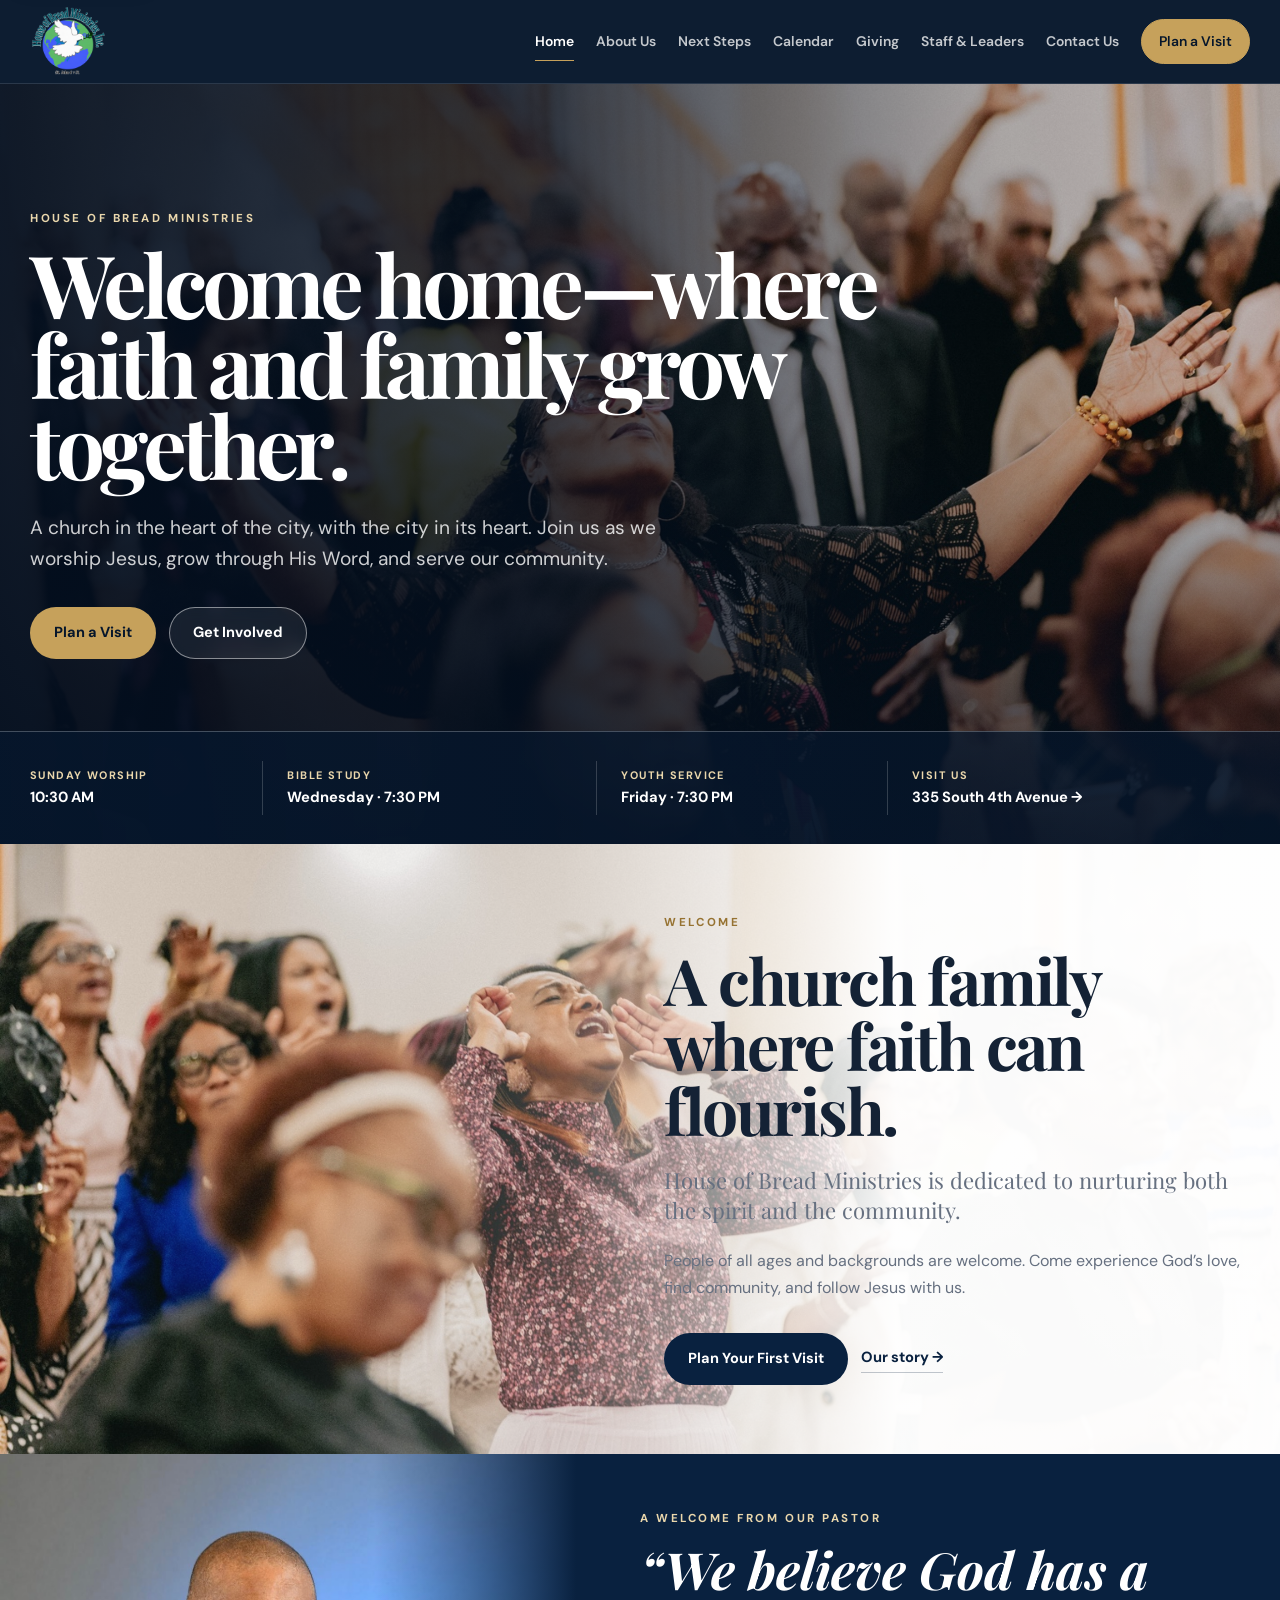
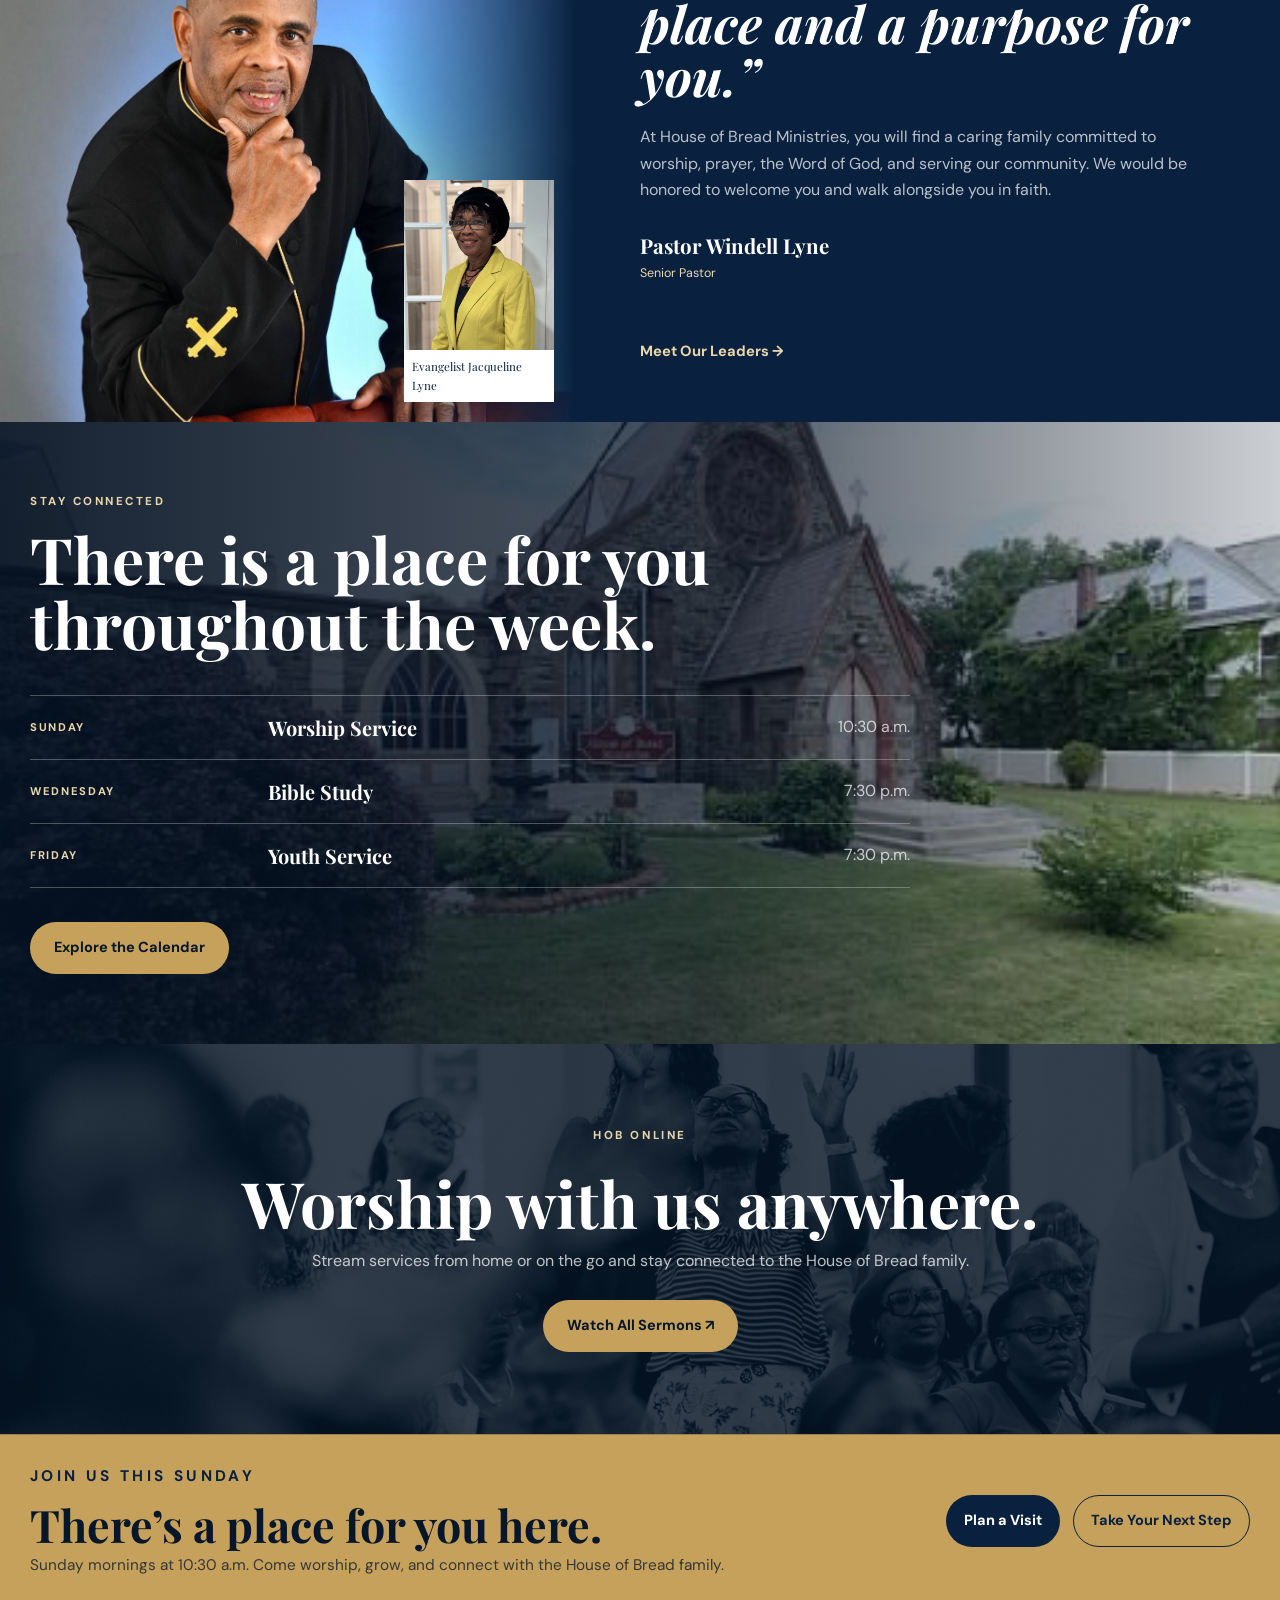
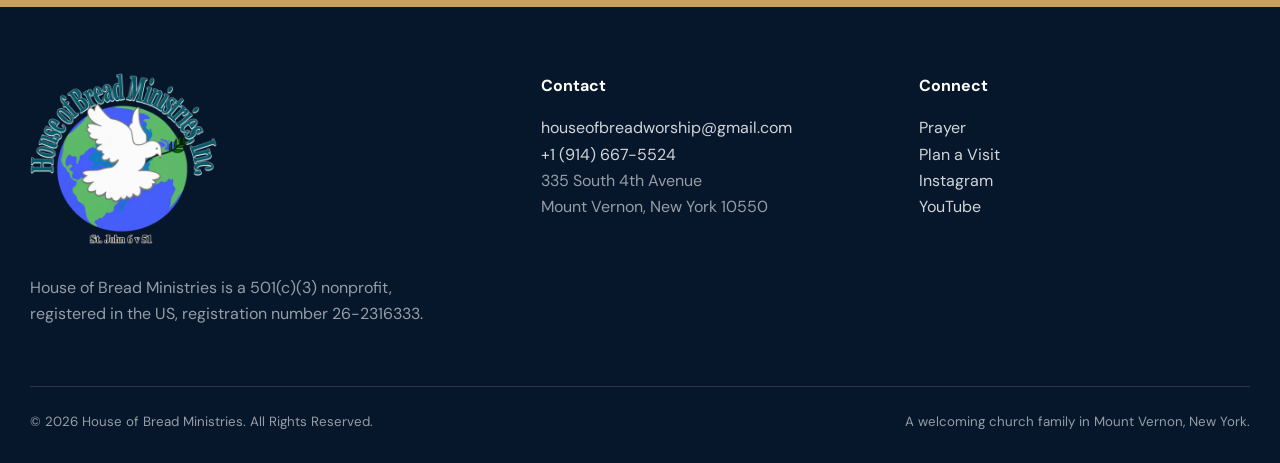
==== index.html @ a7f08b02 "Rebuild homepage with photo-led flowing layout" ====
<!doctype html>
<html lang="en">
<head>
  <meta charset="utf-8">
  <meta name="viewport" content="width=device-width,initial-scale=1">
  <meta name="description" content="House of Bread Ministries in Mount Vernon, New York. Worship, grow in faith, and serve together.">
  <meta name="theme-color" content="#09213f">
  <title>House of Bread Ministries | Welcome Home</title>
  <link rel="stylesheet" href="assets/css/styles.css?v=photo-flow-9">
</head>
<body data-page="home">
<div id="siteHeader"></div>
<main id="main">
  <section class="home-hero photo-flow-hero">
    <img class="home-hero-photo" src="assets/images/worship-hero.jpeg" alt="The House of Bread Ministries church family worshiping together">
    <div class="home-hero-shade"></div>
    <div class="container home-hero-layout">
      <div class="home-hero-copy">
        <p class="eyebrow eyebrow-light">House of Bread Ministries</p>
        <h1>Welcome home—where faith and family grow together.</h1>
        <p class="hero-lede">A church in the heart of the city, with the city in its heart. Join us as we worship Jesus, grow through His Word, and serve our community.</p>
        <div class="actions"><a class="btn btn-gold js-action" data-action="planVisit" href="#">Plan a Visit</a><a class="btn btn-glass" href="next-steps.html">Get Involved</a></div>
      </div>
    </div>
    <div class="hero-service-line">
      <div class="container hero-service-line-inner">
        <div><span>Sunday Worship</span><strong>10:30 AM</strong></div>
        <div><span>Bible Study</span><strong>Wednesday · 7:30 PM</strong></div>
        <div><span>Youth Service</span><strong>Friday · 7:30 PM</strong></div>
        <a href="contact-us.html"><span>Visit us</span><strong>335 South 4th Avenue →</strong></a>
      </div>
    </div>
  </section>

  <section class="welcome-photo-flow">
    <img src="assets/images/worship-community.jpeg" alt="House of Bread Ministries worshiping together">
    <div class="welcome-photo-gradient"></div>
    <div class="container welcome-flow-inner">
      <div class="welcome-flow-copy">
        <p class="eyebrow">Welcome</p>
        <h2>A church family where faith can flourish.</h2>
        <p class="welcome-flow-lead">House of Bread Ministries is dedicated to nurturing both the spirit and the community.</p>
        <p>People of all ages and backgrounds are welcome. Come experience God’s love, find community, and follow Jesus with us.</p>
        <div class="actions"><a class="btn btn-navy js-action" data-action="planVisit" href="#">Plan Your First Visit</a><a class="text-link" href="about-us.html">Our story →</a></div>
      </div>
    </div>
  </section>

  <section class="pastor-photo-flow">
    <div class="pastor-flow-photo">
      <img src="assets/images/pastor-windell.jpeg" alt="Pastor Windell Lyne">
      <div class="pastor-flow-secondary"><img src="assets/images/evangelist-jacqueline.jpeg" alt="Evangelist Jacqueline Lyne"><span>Evangelist Jacqueline Lyne</span></div>
    </div>
    <div class="pastor-flow-copy">
      <div>
        <p class="eyebrow eyebrow-light">A welcome from our pastor</p>
        <h2>“We believe God has a place and a purpose for you.”</h2>
        <p>At House of Bread Ministries, you will find a caring family committed to worship, prayer, the Word of God, and serving our community. We would be honored to welcome you and walk alongside you in faith.</p>
        <div class="pastor-signature"><strong>Pastor Windell Lyne</strong><span>Senior Pastor</span></div>
        <a class="text-link light-link" href="staff-leaders.html">Meet Our Leaders →</a>
      </div>
    </div>
  </section>

  <section class="church-life-photo-flow">
    <img src="assets/images/church-building-wide.png" alt="House of Bread Ministries church building in Mount Vernon">
    <div class="church-life-shade"></div>
    <div class="container church-life-content">
      <div class="church-life-heading"><p class="eyebrow eyebrow-light">Stay connected</p><h2>There is a place for you throughout the week.</h2></div>
      <div class="church-life-times">
        <a href="calendar.html"><span>Sunday</span><strong>Worship Service</strong><em>10:30 a.m.</em></a>
        <a href="calendar.html"><span>Wednesday</span><strong>Bible Study</strong><em>7:30 p.m.</em></a>
        <a href="calendar.html"><span>Friday</span><strong>Youth Service</strong><em>7:30 p.m.</em></a>
      </div>
      <a class="btn btn-gold" href="calendar.html">Explore the Calendar</a>
    </div>
  </section>

  <section class="online-photo-flow">
    <img src="assets/images/worship-black-white.jpeg" alt="House of Bread Ministries congregation in worship">
    <div class="online-photo-shade"></div>
    <div class="container online-flow-copy">
      <p class="eyebrow eyebrow-light">HOB Online</p>
      <h2>Worship with us anywhere.</h2>
      <p>Stream services from home or on the go and stay connected to the House of Bread family.</p>
      <a class="btn btn-gold" data-bind-href="site.youtube" href="#" target="_blank" rel="noopener">Watch All Sermons ↗</a>
    </div>
  </section>
</main>
<div id="siteFooter"></div>
<script src="assets/js/site-data.js"></script>
<script src="assets/js/content-loader.js"></script>
<script src="assets/js/components.js?v=mobile-logo-4"></script>
</body>
</html>
---- assets/css/styles.css ----
@import url('https://fonts.googleapis.com/css2?family=DM+Sans:wght@400;500;600;700&family=Playfair+Display:ital,wght@0,600;0,700;1,600&display=swap');

:root {
  --navy: #09213f;
  --navy-deep: #06162b;
  --navy-soft: #173a61;
  --gold: #c6a15b;
  --gold-light: #ead7ac;
  --cream: #f8f4ec;
  --white: #ffffff;
  --ink: #142235;
  --muted: #667080;
  --green: #536d5a;
  --line: rgba(9,33,63,.12);
  --shadow: 0 26px 70px rgba(6,22,43,.13);
  --shadow-soft: 0 12px 35px rgba(6,22,43,.08);
  --radius: 20px;
  --max: 1220px;
}

* { box-sizing: border-box; }
html { scroll-behavior: smooth; }
body { margin: 0; color: var(--ink); background: var(--white); font-family: "DM Sans", sans-serif; line-height: 1.65; -webkit-font-smoothing: antialiased; }
img { display: block; max-width: 100%; }
a { color: inherit; text-decoration: none; }
button, input, textarea, select { font: inherit; }
button { cursor: pointer; }
.container { width: min(calc(100% - 44px), var(--max)); margin-inline: auto; }
.section { padding: clamp(82px, 9vw, 132px) 0; }
.section-sm { padding: 62px 0; }
.eyebrow { margin: 0 0 15px; color: #967231; font-size: .72rem; font-weight: 700; letter-spacing: .22em; text-transform: uppercase; }
.eyebrow-light { color: var(--gold-light) !important; }
h1, h2, h3, .section-title, .display-title { font-family: "Playfair Display", Georgia, serif; line-height: 1.04; }
.display-title, .section-title { margin: 0; font-size: clamp(2.6rem, 5vw, 5.15rem); letter-spacing: -.035em; text-wrap: balance; }
.section-title { margin-bottom: 22px; }
.lede, .section-copy { color: var(--muted); font-size: clamp(1.03rem, 1.4vw, 1.18rem); }
.lead-paragraph { margin-top: 0; color: var(--ink); font-family: "Playfair Display", Georgia, serif; font-size: clamp(1.35rem, 2.1vw, 2rem); line-height: 1.42; }
.skip-link { position: fixed; top: -70px; left: 12px; z-index: 9999; padding: 10px 15px; border-radius: 8px; background: white; box-shadow: var(--shadow-soft); }
.skip-link:focus { top: 12px; }

.site-header { position: sticky; top: 0; z-index: 1000; border-bottom: 1px solid rgba(255,255,255,.12); background: rgba(6,22,43,.97); color: white; backdrop-filter: blur(16px); }
.nav-wrap { min-height: 82px; display: flex; align-items: center; justify-content: space-between; gap: 24px; }
.brand { min-width: 235px; display: flex; align-items: center; gap: 13px; }
.brand-mark { width: 47px; aspect-ratio: 1; display: grid; place-items: center; border: 1px solid var(--gold); border-radius: 50%; color: var(--gold-light); font-family: "Playfair Display", Georgia, serif; font-size: .76rem; font-weight: 700; letter-spacing: .06em; box-shadow: inset 0 0 0 4px rgba(198,161,91,.08); }
.brand-copy strong { display: block; font-family: "Playfair Display", Georgia, serif; font-size: 1.08rem; letter-spacing: .01em; }
.brand-copy small { display: block; color: rgba(255,255,255,.58); font-size: .7rem; }
.nav-links { display: flex; align-items: center; gap: 22px; font-size: .87rem; font-weight: 600; }
.nav-links a { position: relative; padding: 30px 0; color: rgba(255,255,255,.76); }
.nav-links a::after { content: ""; position: absolute; right: 100%; bottom: 22px; left: 0; height: 1px; background: var(--gold); transition: right .2s ease; }
.nav-links a:hover, .nav-links a.active { color: white; }
.nav-links a:hover::after, .nav-links a.active::after { right: 0; }
.nav-cta { padding: 10px 17px !important; border: 1px solid var(--gold); border-radius: 999px; background: var(--gold); color: var(--navy-deep) !important; }
.nav-cta::after { display: none; }
.menu-btn { display: none; width: 44px; height: 44px; border: 1px solid rgba(255,255,255,.23); border-radius: 50%; background: transparent; color: white; font-size: 1.3rem; }

.home-hero { min-height: 830px; position: relative; display: grid; align-items: end; overflow: hidden; background: var(--navy-deep); color: white; }
.home-hero-photo, .home-hero-shade { position: absolute; inset: 0; width: 100%; height: 100%; }
.home-hero-photo { object-fit: cover; object-position: center 42%; }
.home-hero-shade { background: linear-gradient(90deg, rgba(3,14,30,.94) 0%, rgba(3,14,30,.78) 42%, rgba(3,14,30,.24) 78%, rgba(3,14,30,.16)), linear-gradient(0deg, rgba(3,14,30,.72) 0%, transparent 55%); }
.home-hero-layout { position: relative; z-index: 2; padding: 145px 0 220px; }
.home-hero-copy { max-width: 780px; }
.home-hero h1 { margin: 0 0 28px; font-size: clamp(4.1rem, 8vw, 8.4rem); letter-spacing: -.055em; line-height: .92; }
.hero-lede { max-width: 650px; color: rgba(255,255,255,.8); font-size: clamp(1.06rem, 1.5vw, 1.24rem); }
.service-ribbon { position: absolute; right: 0; bottom: 0; left: 0; z-index: 3; border-top: 1px solid rgba(255,255,255,.17); background: rgba(6,22,43,.9); backdrop-filter: blur(14px); }
.service-ribbon-grid { min-height: 128px; display: grid; grid-template-columns: 1.25fr repeat(3, 1fr) 1.3fr; align-items: center; }
.service-ribbon-grid > * { min-height: 70px; padding: 10px 22px; display: flex; flex-direction: column; justify-content: center; border-left: 1px solid rgba(255,255,255,.14); }
.service-ribbon-grid > :first-child { padding-left: 0; border-left: 0; }
.service-ribbon-grid span { color: rgba(255,255,255,.57); font-size: .76rem; }
.service-ribbon-grid strong { color: white; font-size: .93rem; }
.service-ribbon-label span { color: var(--gold-light); font-size: .68rem; font-weight: 700; letter-spacing: .15em; text-transform: uppercase; }
.service-ribbon-label strong { margin-top: 5px; font-family: "Playfair Display", Georgia, serif; font-size: 1.25rem; }
.service-location { transition: background .2s ease; }
.service-location:hover { background: rgba(198,161,91,.1); }

.actions { display: flex; flex-wrap: wrap; align-items: center; gap: 13px; margin-top: 32px; }
.btn { min-height: 52px; display: inline-flex; align-items: center; justify-content: center; gap: 9px; padding: 13px 23px; border: 1px solid transparent; border-radius: 999px; font-size: .91rem; font-weight: 700; transition: transform .18s ease, box-shadow .18s ease, background .18s ease; }
.btn:hover { transform: translateY(-2px); box-shadow: 0 10px 28px rgba(6,22,43,.18); }
.btn-gold, .btn-light { background: var(--gold); color: var(--navy-deep); }
.btn-navy, .btn-primary { background: var(--navy); color: white; }
.btn-glass { border-color: rgba(255,255,255,.48); background: rgba(255,255,255,.08); color: white; backdrop-filter: blur(8px); }
.btn-outline-light { border-color: rgba(255,255,255,.58); color: white; }
.btn-outline { border-color: var(--navy); }
.text-link { display: inline-flex; align-items: center; gap: 10px; padding-bottom: 3px; border-bottom: 1px solid rgba(9,33,63,.25); color: var(--navy); font-size: .92rem; font-weight: 700; }
.text-link span { color: var(--gold); transition: transform .2s ease; }
.text-link:hover span { transform: translateX(4px); }

.welcome-section { background: var(--cream); }
.welcome-grid { display: grid; grid-template-columns: 1fr .9fr; gap: clamp(50px, 9vw, 125px); align-items: start; }
.welcome-heading .display-title { max-width: 610px; }
.welcome-copy { padding-top: 36px; }
.welcome-copy > p:not(.lead-paragraph) { color: var(--muted); }
.welcome-copy .text-link { margin-top: 14px; }
.photo-story-grid { margin-top: 80px; display: grid; grid-template-columns: 1.45fr .85fr; grid-template-rows: 300px 255px; gap: 22px; }
.photo-story { position: relative; overflow: hidden; margin: 0; background: var(--navy); }
.photo-story img { width: 100%; height: 100%; object-fit: cover; transition: transform .6s ease; }
.photo-story:hover img { transform: scale(1.025); }
.photo-story-main { grid-row: 1 / 3; border-radius: 3px 42px 3px 42px; }
.photo-story-secondary { border-radius: 28px 3px 28px 3px; }
.photo-story figcaption { position: absolute; right: 18px; bottom: 18px; left: 18px; padding: 12px 14px; border: 1px solid rgba(255,255,255,.25); background: rgba(6,22,43,.74); color: white; font-size: .83rem; backdrop-filter: blur(10px); }
.scripture-card { margin: 0; padding: 34px; display: flex; flex-direction: column; justify-content: center; border-radius: 3px 28px 3px 28px; background: var(--green); color: white; }
.scripture-card .scripture-mark { height: 34px; color: var(--gold-light); font-family: "Playfair Display", serif; font-size: 4.2rem; line-height: .8; }
.scripture-card p { margin: 12px 0 16px; font-family: "Playfair Display", serif; font-size: 1.25rem; line-height: 1.35; }
.scripture-card cite { color: rgba(255,255,255,.66); font-size: .76rem; font-style: normal; letter-spacing: .12em; text-transform: uppercase; }

.visit-section { background: white; }
.visit-grid { display: grid; grid-template-columns: 1fr 1fr; gap: clamp(55px, 8vw, 110px); align-items: center; }
.visit-photo-wrap { position: relative; padding: 0 0 32px 32px; }
.visit-photo-wrap::before { content: ""; position: absolute; bottom: 0; left: 0; width: 54%; height: 65%; background: var(--gold-light); }
.visit-photo-wrap img { width: 100%; min-height: 600px; position: relative; object-fit: cover; border-radius: 42px 3px 42px 3px; box-shadow: var(--shadow); }
.visit-photo-note { position: absolute; right: -16px; bottom: 0; padding: 18px 24px; border-top: 3px solid var(--gold); background: var(--navy); color: white; box-shadow: var(--shadow-soft); }
.visit-photo-note span, .visit-photo-note strong { display: block; }
.visit-photo-note span { color: var(--gold-light); font-size: .69rem; letter-spacing: .12em; text-transform: uppercase; }
.visit-photo-note strong { margin-top: 4px; font-family: "Playfair Display", serif; }
.visit-content .display-title { font-size: clamp(2.7rem, 4.4vw, 4.55rem); }
.visit-content .section-copy { margin-top: 27px; }
.visit-points { margin-top: 30px; display: grid; gap: 0; border-top: 1px solid var(--line); }
.visit-points > div { padding: 18px 0; display: grid; grid-template-columns: 48px 1fr; gap: 10px; border-bottom: 1px solid var(--line); }
.visit-points p { margin: 0; color: var(--muted); }
.visit-points strong { color: var(--navy); }
.point-number { color: #98763a; font-family: "Playfair Display", serif; font-size: 1.05rem; }

.pastor-section { position: relative; overflow: hidden; background: var(--navy); color: white; }
.pastor-section::after { content: ""; position: absolute; right: -160px; bottom: -250px; width: 650px; height: 650px; border: 1px solid rgba(198,161,91,.2); border-radius: 50%; box-shadow: 0 0 0 90px rgba(198,161,91,.025), 0 0 0 180px rgba(198,161,91,.02); }
.pastor-layout { position: relative; z-index: 1; display: grid; grid-template-columns: .9fr 1.1fr; gap: clamp(55px, 9vw, 120px); align-items: center; }
.pastor-copy .display-title { margin-bottom: 28px; font-size: clamp(2.7rem, 4.6vw, 4.8rem); font-style: italic; }
.pastor-copy > p:not(.eyebrow) { color: rgba(255,255,255,.73); }
.pastor-signature { margin: 26px 0 30px; display: grid; }
.pastor-signature strong { font-family: "Playfair Display", serif; font-size: 1.28rem; }
.pastor-signature span { color: var(--gold-light); font-size: .78rem; }
.pastor-portrait-stack { min-height: 650px; position: relative; }
.pastor-main { width: 78%; height: 610px; object-fit: cover; object-position: center 18%; border-radius: 3px 42px 3px 42px; box-shadow: 0 30px 80px rgba(0,0,0,.27); }
.pastor-second { width: 44%; position: absolute; right: 0; bottom: 0; padding: 9px; background: white; color: var(--navy); box-shadow: var(--shadow); }
.pastor-second img { width: 100%; aspect-ratio: 4 / 5; object-fit: cover; object-position: center 12%; }
.pastor-second span { display: block; padding: 10px 8px 6px; font-family: "Playfair Display", serif; font-size: .95rem; }

.events-section { background: var(--cream); }
.section-heading-row { display: flex; align-items: end; justify-content: space-between; gap: 30px; }
.section-heading-row .display-title { font-size: clamp(2.7rem, 4.8vw, 4.8rem); }
.event-grid { margin-top: 55px; display: grid; grid-template-columns: repeat(3, 1fr); gap: 18px; }
.event-card { min-height: 250px; padding: 28px; display: grid; grid-template-columns: auto 1fr auto; gap: 20px; align-items: start; border: 1px solid var(--line); border-radius: var(--radius); background: white; box-shadow: var(--shadow-soft); transition: transform .2s ease, border-color .2s ease; }
.event-card:hover { transform: translateY(-5px); border-color: rgba(198,161,91,.6); }
.event-card > a { color: var(--gold); font-size: 1.4rem; }
.event-day { width: 50px; height: 50px; display: grid; place-items: center; border-radius: 50%; background: var(--navy); color: white; font-size: .7rem; font-weight: 700; letter-spacing: .08em; }
.event-type { margin: 0 0 13px; color: #98763a !important; font-size: .69rem; font-weight: 700; letter-spacing: .15em; text-transform: uppercase; }
.event-card h3 { margin: 0 0 13px; color: var(--navy); font-size: 1.55rem; }
.event-card p { color: var(--muted); }

.watch-section { background: white; }
.watch-grid { display: grid; grid-template-columns: 1.2fr .8fr; gap: clamp(55px, 8vw, 105px); align-items: center; }
.watch-art { min-height: 540px; position: relative; overflow: hidden; border-radius: 42px 3px 42px 3px; }
.watch-art img { width: 100%; height: 100%; position: absolute; object-fit: cover; }
.watch-art::after { content: ""; position: absolute; inset: 0; background: linear-gradient(0deg, rgba(6,22,43,.45), transparent 55%); }
.play-button { width: 92px; height: 92px; position: absolute; z-index: 2; top: 50%; left: 50%; display: grid; place-items: center; border: 1px solid rgba(255,255,255,.55); border-radius: 50%; background: rgba(255,255,255,.9); color: var(--navy); transform: translate(-50%,-50%); box-shadow: var(--shadow); }
.play-button span { margin-left: 5px; }
.watch-copy .display-title { font-size: clamp(2.7rem, 4.5vw, 4.7rem); }
.watch-copy .section-copy { margin: 27px 0; }

.next-steps-strip { padding: 74px 0; background: var(--green); color: white; }
.next-steps-grid { display: grid; grid-template-columns: .9fr 1.1fr; gap: 70px; align-items: center; }
.next-steps-grid h2 { margin: 0; font-size: clamp(2.3rem,4vw,4rem); }
.next-step-links { display: grid; }
.next-step-links a { padding: 15px 0; display: flex; justify-content: space-between; border-bottom: 1px solid rgba(255,255,255,.2); font-family: "Playfair Display", serif; font-size: 1.15rem; }
.next-step-links a:first-child { border-top: 1px solid rgba(255,255,255,.2); }
.next-step-links span { color: var(--gold-light); }

.page-hero { position: relative; overflow: hidden; padding: 110px 0 82px; border-bottom: 1px solid rgba(255,255,255,.12); background: linear-gradient(135deg, var(--navy) 0 62%, var(--navy-soft) 62% 100%); color: white; }
.page-hero::after { content: ""; position: absolute; right: 8%; bottom: -180px; width: 360px; height: 360px; border: 1px solid rgba(198,161,91,.25); border-radius: 50%; }
.page-hero h1 { max-width: 980px; margin: 0 0 20px; font-size: clamp(3.3rem, 6.5vw, 6.8rem); letter-spacing: -.045em; }
.page-hero .lede { margin: 0; color: rgba(255,255,255,.72); }
.page-hero .eyebrow { color: var(--gold-light); }
.split { display: grid; grid-template-columns: 1fr 1fr; align-items: center; gap: clamp(50px, 8vw, 105px); }
.split.reverse > :first-child { order: 2; }
.feature-image { width: 100%; aspect-ratio: 4 / 3; object-fit: cover; border-radius: 3px 38px 3px 38px; background: var(--cream); box-shadow: var(--shadow); }
.split:not(.reverse) .feature-image { border-radius: 38px 3px 38px 3px; }
.content p { color: var(--muted); }
.band { position: relative; overflow: hidden; background: var(--navy); color: white; }
.band .lede { color: rgba(255,255,255,.72); }
.cards { margin-top: 40px; display: grid; grid-template-columns: repeat(4, 1fr); gap: 18px; }
.card { min-height: 230px; position: relative; overflow: hidden; padding: 28px; border: 1px solid var(--line); border-radius: var(--radius); background: white; box-shadow: var(--shadow-soft); }
.card::before { content: ""; position: absolute; top: 0; right: 0; left: 0; height: 3px; background: linear-gradient(90deg,var(--gold),var(--green)); }
.card h3 { margin: 0 0 12px; color: var(--navy); font-size: 1.55rem; }
.card p { color: var(--muted); }
.card-link { color: #98763a; font-weight: 700; }
.value-grid { margin-top: 38px; display: grid; grid-template-columns: repeat(3,1fr); gap: 18px; }
.value { padding: 27px 22px; border-top: 3px solid var(--gold); background: var(--cream); }
.value-num { color: #98763a; font-weight: 700; }
.value h3 { margin: 8px 0; font-size: 1.6rem; }
.value p { color: var(--muted); }
.accordion { border-top: 1px solid var(--line); }
.accordion-item { border-bottom: 1px solid var(--line); }
.accordion-btn { width: 100%; padding: 24px 4px; display: flex; justify-content: space-between; border: 0; background: transparent; color: var(--navy); text-align: left; font-family: "Playfair Display",serif; font-size: 1.4rem; }
.accordion-panel { max-height: 0; overflow: hidden; transition: max-height .25s ease; }
.accordion-panel-inner { padding: 0 34px 26px 4px; color: var(--muted); }
.scripture-refs { display: block; margin-top: 10px; color: #98763a; font-weight: 700; }
.leader-grid { margin-top: 40px; display: grid; grid-template-columns: repeat(3,1fr); gap: 22px; }
.leader-card { overflow: hidden; border: 1px solid var(--line); border-radius: var(--radius); background: white; box-shadow: var(--shadow-soft); }
.leader-photo, .leader-photo-img { width: 100%; aspect-ratio: 4 / 3; display: grid; place-items: center; object-fit: cover; background: var(--cream); color: var(--navy); font-family: "Playfair Display",serif; font-size: 3rem; }
.leader-body { padding: 24px; border-top: 3px solid var(--gold); }
.leader-body h3 { margin: 0 0 6px; font-size: 1.5rem; }
.leader-body p { margin: 0; color: var(--muted); }
.contact-grid { display: grid; grid-template-columns: .9fr 1.1fr; gap: 65px; }
.contact-list { display: grid; gap: 18px; }
.contact-item { padding-bottom: 20px; border-bottom: 1px solid var(--line); }
.contact-item small { display: block; color: #98763a; font-weight: 700; }
.giving-grid { margin-top: 38px; display: grid; grid-template-columns: repeat(3,1fr); gap: 20px; }
.give-card { padding: 30px; border: 1px solid var(--line); border-radius: var(--radius); background: var(--cream); }
.give-card h3 { margin-top: 0; font-size: 1.65rem; }
.give-card p { color: var(--muted); }
.calendar-toolbar { margin: 30px 0 18px; display: flex; align-items: center; justify-content: space-between; flex-wrap: wrap; gap: 14px; }
.calendar-actions { display: flex; gap: 8px; }
.icon-btn { padding: 9px 15px; border: 1px solid var(--line); border-radius: 999px; background: white; color: var(--navy); font-weight: 700; }
.week-grid { display: grid; grid-template-columns: repeat(7,minmax(130px,1fr)); overflow: auto; border: 1px solid var(--line); border-radius: var(--radius); background: white; box-shadow: var(--shadow-soft); }
.day-column { min-height: 340px; padding: 14px; border-right: 1px solid var(--line); }
.day-column:last-child { border-right: 0; }
.day-head { padding-bottom: 12px; margin-bottom: 12px; border-bottom: 1px solid var(--line); }
.day-head strong { display: block; }
.day-head span { color: var(--muted); font-size: .85rem; }
.event-pill { padding: 10px 11px; margin-bottom: 10px; border-left: 4px solid var(--gold); border-radius: 8px; background: var(--cream); font-size: .86rem; }
.event-pill strong { display: block; }

.footer-cta { position: relative; overflow: hidden; background: var(--gold); color: var(--navy-deep); }
.footer-cta .eyebrow { color: var(--navy) !important; }
.footer-cta p { color: rgba(6,22,43,.76) !important; }
.footer-cta-inner { display: grid; grid-template-columns: 1fr auto; align-items: center; gap: 40px; }
.footer-cta h2 { margin: 0 0 12px; font-size: clamp(2.3rem,4.4vw,4.7rem); }
.footer-cta .btn-light { background: var(--navy); color: white; }
.footer-cta .btn-outline-light { border-color: var(--navy); color: var(--navy); }
.site-footer { padding: 66px 0 30px; background: var(--navy-deep); color: white; }
.footer-grid { display: grid; grid-template-columns: 1.4fr 1fr 1fr; gap: 48px; }
.site-footer a { color: rgba(255,255,255,.82); }
.site-footer p, .site-footer small { color: rgba(255,255,255,.58); }
.footer-bottom { margin-top: 42px; padding-top: 24px; display: flex; justify-content: space-between; flex-wrap: wrap; gap: 20px; border-top: 1px solid rgba(198,161,91,.24); }
.site-footer .footer-bottom a { color: rgba(255,255,255,.7); text-decoration: underline; }

.modal { display: none; position: fixed; inset: 0; z-index: 2000; padding: 18px; overflow-y: auto; background: rgba(3,14,29,.78); backdrop-filter: blur(7px); }
.modal.open { display: grid; place-items: center; }
.modal-card { width: min(100%,620px); padding: 32px; border-top: 4px solid var(--gold); border-radius: var(--radius); background: white; box-shadow: var(--shadow); }
.modal-head { display: flex; align-items: start; justify-content: space-between; gap: 20px; }
.modal-head h2 { margin: 0; font-size: 2.3rem; }
.modal-close { border: 0; background: transparent; color: var(--navy); font-size: 1.6rem; }
.form-grid { margin-top: 20px; display: grid; grid-template-columns: 1fr 1fr; gap: 14px; }
.field { display: grid; gap: 6px; }
.field.full { grid-column: 1/-1; }
.field label { font-size: .85rem; font-weight: 700; }
.field input, .field textarea, .field select { padding: 12px 13px; border: 1px solid var(--line); border-radius: 10px; background: white; }
.field textarea { min-height: 120px; resize: vertical; }
.form-note { color: var(--muted); font-size: .85rem; }
.notice { padding: 16px 18px; border: 1px solid rgba(198,161,91,.4); border-radius: 14px; background: #fff9eb; color: #5c4717; }

@media (max-width: 1060px) {
  .menu-btn { display: grid; place-items: center; }
  .nav-links { position: absolute; top: 82px; right: 0; left: 0; display: none; flex-direction: column; align-items: stretch; gap: 0; padding: 16px 22px 25px; border-bottom: 1px solid rgba(198,161,91,.34); background: var(--navy-deep); box-shadow: var(--shadow); }
  .nav-links.open { display: flex; }
  .nav-links a { padding: 13px 0; }
  .nav-links a::after { display: none; }
  .nav-cta { margin-top: 10px; text-align: center; }
  .service-ribbon-grid { grid-template-columns: repeat(4,1fr); }
  .service-ribbon-label { display: none; }
  .service-ribbon-grid > :nth-child(2) { padding-left: 0; border-left: 0; }
  .welcome-grid, .visit-grid, .pastor-layout, .watch-grid, .next-steps-grid, .split, .contact-grid, .footer-grid { grid-template-columns: 1fr; }
  .split.reverse > :first-child { order: initial; }
  .pastor-copy { max-width: 760px; }
  .pastor-portrait-stack { width: min(100%,760px); }
  .event-grid { grid-template-columns: 1fr; }
  .event-card { min-height: 0; }
  .cards { grid-template-columns: repeat(2,1fr); }
  .leader-grid, .value-grid, .giving-grid { grid-template-columns: repeat(2,1fr); }
  .footer-cta-inner { grid-template-columns: 1fr; }
}

@media (max-width: 700px) {
  .container { width: min(calc(100% - 28px),var(--max)); }
  .brand { min-width: 0; }
  .brand-copy small { display: none; }
  .section { padding: 74px 0; }
  .home-hero { min-height: 880px; }
  .home-hero-photo { object-position: 60% center; }
  .home-hero-shade { background: linear-gradient(90deg,rgba(3,14,30,.93),rgba(3,14,30,.55)),linear-gradient(0deg,rgba(3,14,30,.88),transparent 65%); }
  .home-hero-layout { padding: 105px 0 345px; }
  .home-hero h1 { font-size: clamp(3.5rem,17vw,5.2rem); }
  .service-ribbon-grid { padding: 14px 0; grid-template-columns: 1fr 1fr; }
  .service-ribbon-grid > * { min-height: 63px; padding: 8px 12px; }
  .service-ribbon-grid > :nth-child(4) { padding-left: 0; border-left: 0; border-top: 1px solid rgba(255,255,255,.12); }
  .service-ribbon-grid > :nth-child(5) { border-top: 1px solid rgba(255,255,255,.12); }
  .photo-story-grid { margin-top: 50px; display: grid; grid-template-columns: 1fr; grid-template-rows: auto; }
  .photo-story-main, .photo-story-secondary { grid-row: auto; min-height: 370px; }
  .scripture-card { min-height: 270px; }
  .visit-photo-wrap { padding: 0 0 22px 18px; }
  .visit-photo-wrap img { min-height: 460px; }
  .visit-photo-note { right: -4px; }
  .pastor-portrait-stack { min-height: 560px; }
  .pastor-main { width: 88%; height: 520px; }
  .pastor-second { width: 48%; }
  .section-heading-row { align-items: start; flex-direction: column; }
  .event-card { padding: 22px; grid-template-columns: auto 1fr; }
  .event-card > a { display: none; }
  .watch-art { min-height: 390px; }
  .next-steps-grid { gap: 42px; }
  .cards, .leader-grid, .value-grid, .giving-grid, .form-grid { grid-template-columns: 1fr; }
  .field.full { grid-column: auto; }
  .page-hero { padding: 80px 0 58px; }
  .feature-image, .split:not(.reverse) .feature-image { border-radius: 3px 26px 3px 26px; }
}

@media (prefers-reduced-motion: reduce) {
  html { scroll-behavior: auto; }
  *, *::before, *::after { transition-duration: .01ms !important; }
}


/* ===== Full interior-page redesign ===== */
.brand-logo-shell{width:54px;height:54px;flex:0 0 54px;display:grid;place-items:center;overflow:hidden;border-radius:50%;background:#fff;border:2px solid rgba(198,161,91,.75);box-shadow:0 0 0 4px rgba(198,161,91,.1)}
.brand-logo{width:100%;height:100%;object-fit:cover;transform:scale(1.22)}
.footer-logo-shell{width:64px;height:64px;flex-basis:64px}
.inner-hero{position:relative;overflow:hidden;padding:clamp(88px,10vw,150px) 0;background:linear-gradient(120deg,var(--navy-deep),#0d3157);color:#fff}
.inner-hero:after{content:"";position:absolute;right:-12vw;bottom:-28vw;width:52vw;height:52vw;border:1px solid rgba(198,161,91,.28);border-radius:50%;box-shadow:0 0 0 7vw rgba(198,161,91,.035),0 0 0 14vw rgba(198,161,91,.025)}
.inner-hero-grid{position:relative;z-index:1;display:grid;grid-template-columns:minmax(0,1.5fr) minmax(280px,.7fr);gap:clamp(48px,8vw,110px);align-items:end}
.inner-hero h1{max-width:900px;margin:0;font-size:clamp(3.4rem,7.5vw,7.5rem);letter-spacing:-.045em}
.inner-lede{max-width:720px;margin:28px 0 0;color:rgba(255,255,255,.72);font-size:clamp(1.05rem,1.6vw,1.3rem)}
.hero-verse,.hero-service-card{padding:28px;border-top:1px solid var(--gold);background:rgba(255,255,255,.06);backdrop-filter:blur(12px)}
.hero-verse>span,.hero-service-card>span{color:var(--gold-light);font-size:.7rem;font-weight:700;letter-spacing:.18em;text-transform:uppercase}
.hero-verse p{font-family:"Playfair Display",Georgia,serif;font-size:1.45rem;line-height:1.35}
.hero-verse cite{color:rgba(255,255,255,.62);font-style:normal}
.hero-service-card strong{display:block;margin:10px 0;font-family:"Playfair Display",Georgia,serif;font-size:3rem;color:#fff}
.hero-service-card p{color:rgba(255,255,255,.7)}
.hero-service-card a{color:var(--gold-light);font-weight:700}
.editorial-split{display:grid;grid-template-columns:minmax(300px,.82fr) minmax(0,1.18fr);gap:clamp(55px,9vw,130px);align-items:center}
.editorial-photo{position:relative}
.editorial-photo img{width:100%;height:clamp(480px,60vw,700px);object-fit:cover;border-radius:220px 220px 24px 24px}
.photo-tag{position:absolute;right:-24px;bottom:36px;padding:14px 20px;background:var(--gold);color:var(--navy-deep);font-size:.75rem;font-weight:700;letter-spacing:.08em;text-transform:uppercase}
.editorial-copy>p:not(.eyebrow){font-size:1.08rem;color:var(--muted)}
.heritage-note{display:flex;gap:18px;align-items:center;margin-top:35px;padding-top:24px;border-top:1px solid var(--line)}
.heritage-note strong{font-family:"Playfair Display",Georgia,serif;font-size:1.3rem;color:var(--navy)}
.heritage-note span{color:var(--muted)}
.mission-panel{background:var(--navy);color:#fff}
.mission-grid{display:grid;grid-template-columns:1.2fr .8fr;gap:clamp(50px,9vw,130px);align-items:center}
.mission-grid h2,.prayer-feature h2{margin:0 0 25px;font-size:clamp(2.8rem,5.8vw,5.8rem);letter-spacing:-.04em}
.mission-grid>div>p:last-child,.prayer-feature p{max-width:680px;color:rgba(255,255,255,.72);font-size:1.12rem}
.mission-vision{padding:35px;border-left:1px solid var(--gold)}
.mission-vision span{color:var(--gold-light);font-size:.72rem;font-weight:700;letter-spacing:.18em;text-transform:uppercase}
.mission-vision p{font-family:"Playfair Display",Georgia,serif;font-size:1.55rem!important;line-height:1.45;color:#fff!important}
.section-heading-row{display:grid;grid-template-columns:1.25fr .75fr;gap:50px;align-items:end;margin-bottom:55px}
.section-heading-row>p{max-width:480px;margin:0 0 6px;color:var(--muted);font-size:1.08rem}
.values-section{background:var(--cream)}
.beliefs-section{background:#fff}
.beliefs-layout{display:grid;grid-template-columns:.65fr 1.35fr;gap:clamp(55px,9vw,130px);align-items:start}
.beliefs-intro{position:sticky;top:130px}
.beliefs-intro>p{color:var(--muted)}
.gold-rule{width:80px;height:2px;margin-top:30px;background:var(--gold)}
.step-path{display:grid;gap:0;border-top:1px solid rgba(255,255,255,.18)}
.step-path span{padding:13px 0;border-bottom:1px solid rgba(255,255,255,.18);color:rgba(255,255,255,.72)}
.journey-grid{display:grid;grid-template-columns:repeat(3,1fr);gap:24px}
.journey-card{position:relative;padding:18px 18px 30px;border:1px solid var(--line);background:#fff;box-shadow:var(--shadow-soft)}
.journey-num{position:absolute;top:28px;right:28px;z-index:2;padding:6px 9px;background:var(--gold);color:var(--navy);font-weight:700}
.journey-card h3{margin:25px 8px 10px;font-size:1.8rem}
.journey-card p,.journey-card a{margin-inline:8px}
.placeholder-media{position:relative;min-height:360px;display:flex;flex-direction:column;align-items:center;justify-content:center;text-align:center;border:1px dashed rgba(198,161,91,.65);background:linear-gradient(145deg,#eef0ed,#f8f4ec);color:var(--navy)}
.placeholder-media:before{content:"✦";display:grid;place-items:center;width:52px;height:52px;margin-bottom:15px;border:1px solid var(--gold);border-radius:50%;color:#9a762f}
.placeholder-media span{font-family:"Playfair Display",Georgia,serif;font-size:1.4rem}
.placeholder-media small{max-width:210px;margin-top:6px;color:var(--muted)}
.placeholder-media.compact{min-height:240px}
.placeholder-media.tall{min-height:560px}
.weekly-section{background:var(--cream)}
.weekly-list{margin-top:50px;border-top:1px solid rgba(9,33,63,.18)}
.weekly-list article{display:grid;grid-template-columns:.45fr 1fr 1fr auto;gap:30px;align-items:center;padding:28px 0;border-bottom:1px solid rgba(9,33,63,.18)}
.weekly-list article>span{color:#9a762f;font-size:.74rem;font-weight:700;letter-spacing:.16em;text-transform:uppercase}
.weekly-list h3{margin:0;font-size:1.55rem}.weekly-list p{margin:0;color:var(--muted)}.weekly-list a{font-weight:700;color:var(--navy)}
.prayer-feature{background:linear-gradient(120deg,#08203d,#143b63);color:#fff}
.prayer-grid{display:grid;grid-template-columns:1.2fr .8fr;gap:60px;align-items:center}
.prayer-mark{justify-self:end;color:rgba(255,255,255,.08);font-family:"Playfair Display",Georgia,serif;font-size:clamp(4.2rem,9vw,9rem);font-style:italic;line-height:.82}
.events-intro{padding-bottom:70px}
.event-feature-grid{display:grid;grid-template-columns:1.15fr .85fr;min-height:420px}
.event-placeholder{min-height:420px}
.event-callout{display:flex;flex-direction:column;justify-content:center;padding:clamp(35px,6vw,75px);background:var(--navy);color:#fff}
.event-kicker{color:var(--gold-light);font-size:.72rem;font-weight:700;letter-spacing:.18em;text-transform:uppercase}
.event-callout h3{margin:15px 0;font-size:2.5rem}.event-callout p{color:rgba(255,255,255,.7)}.event-callout a{color:var(--gold-light)}
.calendar-section{background:var(--cream)}
.calendar-toolbar h2{margin:0;font-size:clamp(1.55rem,3vw,2.4rem)}
.giving-story{grid-template-columns:1.05fr .75fr}
.giving-options{background:var(--cream)}
.give-option-grid{display:grid;grid-template-columns:1.15fr .85fr .85fr;gap:22px}
.give-option{min-height:360px;display:flex;flex-direction:column;align-items:flex-start;padding:38px;border:1px solid var(--line);background:#fff}
.give-option.featured{background:var(--navy);color:#fff}.give-option.featured p{color:rgba(255,255,255,.72)}
.give-icon{display:grid;place-items:center;width:48px;height:48px;margin-bottom:auto;border:1px solid var(--gold);border-radius:50%;color:#a27c34;font-weight:700}
.give-option h3{margin:25px 0 12px;font-size:2rem}.give-option p{color:var(--muted)}.give-option a{margin-top:auto}
.giving-note{max-width:760px;margin:35px auto 0;text-align:center;color:var(--muted);font-size:.86rem}
.pastor-duo{display:grid;grid-template-columns:1fr 1fr;gap:28px}
.pastor-duo article{position:relative;min-height:650px;overflow:hidden;background:var(--navy)}
.pastor-duo img{width:100%;height:100%;min-height:650px;object-fit:cover}
.pastor-duo article>div{position:absolute;right:0;bottom:0;left:0;padding:90px 36px 32px;background:linear-gradient(transparent,rgba(6,22,43,.96));color:#fff}
.pastor-duo span{color:var(--gold-light);font-size:.72rem;font-weight:700;letter-spacing:.14em;text-transform:uppercase}
.pastor-duo h3{margin:8px 0;font-size:2rem}.pastor-duo p{margin:0;color:rgba(255,255,255,.72)}
.ministry-leaders{background:var(--navy);color:#fff}.ministry-leaders .section-heading-row>p{color:rgba(255,255,255,.68)}
.ministry-leaders .leader-card{background:#fff;color:var(--ink)}
.support-section{background:var(--cream)}
.contact-modern{display:grid;grid-template-columns:1fr .9fr;gap:clamp(55px,8vw,110px)}
.contact-methods{margin:40px 0;border-top:1px solid var(--line)}
.contact-methods>a,.contact-methods>div{position:relative;display:block;padding:21px 36px 21px 0;border-bottom:1px solid var(--line)}
.contact-methods span{display:block;color:#9a762f;font-size:.7rem;font-weight:700;letter-spacing:.16em;text-transform:uppercase}
.contact-methods strong{font-size:1.05rem}.contact-methods b{position:absolute;right:0;top:30px}
.contact-visual img{width:100%;height:370px;object-fit:cover}
.map-placeholder{padding:34px;background:var(--navy);color:#fff}.map-placeholder span{color:var(--gold-light);font-size:.72rem;font-weight:700;letter-spacing:.16em;text-transform:uppercase}.map-placeholder a{color:var(--gold-light);font-weight:700}
.not-found{min-height:78vh;display:grid;place-items:center;padding:90px 0;background:var(--navy);color:#fff;text-align:center}
.not-found-inner{position:relative}.not-found img{width:120px;height:120px;margin:0 auto 25px;border-radius:50%;object-fit:cover}.not-found h1{max-width:800px;margin:0 auto;font-size:clamp(3rem,7vw,6rem)}.not-found p:not(.eyebrow){color:rgba(255,255,255,.7)}.not-found .actions{justify-content:center}.error-number{display:block;margin-top:45px;color:rgba(255,255,255,.1);font-family:"Playfair Display",Georgia,serif;font-size:8rem;line-height:.7}
@media(max-width:980px){
 .brand{min-width:0}.brand-copy small{display:none}.inner-hero-grid,.editorial-split,.mission-grid,.beliefs-layout,.prayer-grid,.contact-modern{grid-template-columns:1fr}
 .hero-verse,.hero-service-card{max-width:520px}.section-heading-row{grid-template-columns:1fr;gap:20px}.beliefs-intro{position:static}
 .journey-grid,.give-option-grid{grid-template-columns:1fr 1fr}.journey-card:last-child,.give-option.featured{grid-column:1/-1}
 .weekly-list article{grid-template-columns:.35fr 1fr 1fr}.weekly-list article a{grid-column:2}.pastor-duo article,.pastor-duo img{min-height:540px}
}
@media(max-width:680px){
 .container{width:min(calc(100% - 32px),var(--max))}.brand-logo-shell{width:46px;height:46px;flex-basis:46px}.brand-copy strong{font-size:.93rem}
 .inner-hero{padding:76px 0 88px}.inner-hero h1{font-size:clamp(3rem,15vw,4.6rem)}
 .photo-tag{right:0}.journey-grid,.give-option-grid,.event-feature-grid,.pastor-duo{grid-template-columns:1fr}.journey-card:last-child,.give-option.featured{grid-column:auto}
 .weekly-list article{grid-template-columns:1fr;gap:5px}.weekly-list article a{grid-column:auto;margin-top:8px}
 .prayer-mark{display:none}.event-placeholder{min-height:300px}.pastor-duo article,.pastor-duo img{min-height:500px}
 .contact-visual img{height:280px}.placeholder-media.tall{min-height:400px}.section-heading-row{margin-bottom:36px}
}


/* ===== Shortened homepage ===== */
.compact-home-hero{min-height:auto}
.compact-home-hero .home-hero-layout{min-height:clamp(530px,68vh,720px);padding-top:70px;padding-bottom:150px}
.compact-home-hero .home-hero-copy{max-width:790px}
.compact-home-hero .home-hero-copy h1{font-size:clamp(3.8rem,7.6vw,7.7rem)}
.home-visit-compact{padding-block:clamp(72px,8vw,110px)}
.compact-visit-grid{display:grid;grid-template-columns:.9fr 1.1fr;gap:clamp(48px,7vw,95px);align-items:center}
.compact-visit-photo{position:relative}
.compact-visit-photo img{width:100%;height:clamp(390px,50vw,570px);object-fit:cover;border-radius:220px 220px 20px 20px}
.compact-visit-photo>span{position:absolute;right:-18px;bottom:28px;padding:13px 18px;background:var(--gold);color:var(--navy-deep);font-size:.7rem;font-weight:700;letter-spacing:.07em;text-transform:uppercase}
.compact-visit-copy .display-title{font-size:clamp(2.8rem,5vw,5rem)}
.compact-visit-copy>p:not(.eyebrow):not(.lead-paragraph){color:var(--muted);font-size:1.05rem}
.compact-facts{display:grid;gap:0;margin:27px 0;border-top:1px solid var(--line)}
.compact-facts span{display:flex;gap:15px;padding:11px 0;border-bottom:1px solid var(--line);font-size:.92rem}
.compact-facts b{color:#9a762f}
.home-feature-pair{padding:0 0 clamp(72px,8vw,110px)}
.feature-pair-grid{display:grid;grid-template-columns:1.05fr .95fr;gap:22px}
.pastor-welcome-card,.watch-card{min-height:560px}
.pastor-welcome-card{display:grid;grid-template-columns:.82fr 1.18fr;background:var(--navy);color:#fff;overflow:hidden}
.pastor-welcome-photo img{width:100%;height:100%;object-fit:cover}
.pastor-welcome-copy{display:flex;flex-direction:column;justify-content:center;padding:clamp(32px,5vw,62px)}
.pastor-welcome-copy h2,.watch-card h2{margin:0 0 18px;font-size:clamp(2.15rem,3.6vw,3.8rem);letter-spacing:-.035em}
.pastor-welcome-copy>p:not(.eyebrow){color:rgba(255,255,255,.7)}
.pastor-welcome-copy>strong{margin-top:14px}.pastor-welcome-copy>span{color:var(--gold-light);font-size:.8rem}
.light-link{margin-top:25px;color:var(--gold-light)!important}
.watch-card{position:relative;overflow:hidden;background:#07182d;color:#fff}
.watch-card>img{width:100%;height:100%;object-fit:cover;opacity:.62}
.watch-card:after{content:"";position:absolute;inset:0;background:linear-gradient(180deg,rgba(6,22,43,.05),rgba(6,22,43,.94))}
.watch-card-overlay{position:absolute;z-index:1;right:0;bottom:0;left:0;padding:clamp(32px,5vw,58px)}
.watch-card-overlay>p:not(.eyebrow){color:rgba(255,255,255,.72)}
.watch-play{display:grid;place-items:center;width:60px;height:60px;margin-bottom:25px;border:1px solid var(--gold);border-radius:50%;color:var(--gold-light)}
.compact-events{padding-block:clamp(70px,8vw,105px);background:var(--cream)}
.compact-heading{align-items:end;margin-bottom:35px}
.compact-heading>a{justify-self:end}
.compact-event-list{border-top:1px solid rgba(9,33,63,.18)}
.compact-event-list article{display:grid;grid-template-columns:75px 1fr auto;gap:24px;align-items:center;padding:20px 8px;border-bottom:1px solid rgba(9,33,63,.18)}
.event-day{display:grid;place-items:center;width:58px;height:58px;border:1px solid var(--gold);border-radius:50%;color:#9a762f;font-size:.72rem;font-weight:700;letter-spacing:.12em}
.compact-event-list small{color:#9a762f;font-size:.66rem;font-weight:700;letter-spacing:.15em;text-transform:uppercase}
.compact-event-list h3{display:inline;margin:0 18px 0 0;font-size:1.42rem}
.compact-event-list p{display:inline;margin:0;color:var(--muted);font-size:.9rem}
.compact-event-list article>a{font-size:1.5rem;color:var(--navy)}
@media(max-width:980px){
 .compact-visit-grid,.feature-pair-grid{grid-template-columns:1fr}
 .compact-visit-photo{max-width:620px}.compact-visit-photo>span{right:0}
 .pastor-welcome-card{grid-template-columns:.8fr 1.2fr}
}
@media(max-width:680px){
 .compact-home-hero .home-hero-layout{min-height:560px;padding-bottom:210px}
 .pastor-welcome-card{grid-template-columns:1fr}.pastor-welcome-card,.watch-card{min-height:auto}.pastor-welcome-photo img{height:380px}
 .watch-card{min-height:500px}.compact-event-list article{grid-template-columns:62px 1fr auto;gap:12px;padding-block:16px}
 .compact-event-list h3,.compact-event-list p{display:block}.compact-heading>a{justify-self:start}
}


/* ===== Copy-aligned homepage refinements ===== */
.footer-cta.section-sm{padding:30px 0}
.footer-cta-inner{gap:28px}
.footer-cta-inner h2{margin:2px 0 6px;font-size:clamp(2rem,3.5vw,3.15rem)}
.footer-cta-inner p{font-size:.96rem;line-height:1.45}
.footer-cta-inner .actions{margin-top:0}
.footer-cta-inner .btn{padding:10px 17px}
.compact-home-hero .home-hero-copy h1{max-width:940px;font-size:clamp(3.5rem,6.7vw,6.9rem)}
.restored-pastor{padding-block:clamp(72px,8vw,110px)}
.compact-watch-strip{padding:52px 0;background:linear-gradient(110deg,var(--navy-deep),var(--navy-soft));color:#fff}
.compact-watch-grid{display:grid;grid-template-columns:1fr auto;gap:45px;align-items:center}
.compact-watch-grid h2{margin:0 0 8px;font-size:clamp(2.2rem,4vw,4rem)}
.compact-watch-grid p:not(.eyebrow){max-width:720px;margin:0;color:rgba(255,255,255,.7)}
@media(max-width:760px){
 .footer-cta.section-sm{padding:26px 0}.footer-cta-inner{gap:18px}.footer-cta-inner h2{font-size:2rem}
 .compact-watch-grid{grid-template-columns:1fr;gap:24px}
 .compact-home-hero .home-hero-copy h1{font-size:clamp(3rem,13vw,4.8rem)}
}

/* ===== Simplified logo-only header ===== */
.site-header .brand{min-width:0;width:auto;gap:0}
.header-logo{display:block;width:78px;height:68px;object-fit:contain;background:transparent}
@media(max-width:680px){.header-logo{width:66px;height:58px}}


/* ===== Mobile-first layout repair ===== */
html,body{max-width:100%;overflow-x:hidden}
@media(max-width:780px){
  .container{width:min(calc(100% - 32px),var(--max))}
  .section{padding:58px 0}
  .display-title,.section-title{font-size:clamp(2.35rem,11vw,3.5rem);line-height:1.08}
  .lead-paragraph{font-size:1.25rem}
  .site-header{min-height:72px}
  .nav-wrap{min-height:72px}
  .header-logo{width:62px;height:56px}
  .nav-links{top:72px;max-height:calc(100vh - 72px);overflow-y:auto;padding:12px 20px 22px}
  .nav-links a{padding:12px 4px;font-size:1rem}
  .menu-btn{width:42px;height:42px}

  .compact-home-hero{min-height:0}
  .compact-home-hero .home-hero-layout{min-height:0;padding:78px 0 66px}
  .compact-home-hero .home-hero-copy h1{max-width:100%;font-size:clamp(2.85rem,13.5vw,4.45rem);line-height:.98}
  .hero-lede{font-size:1rem;line-height:1.55}
  .service-ribbon{position:relative;right:auto;bottom:auto;left:auto}
  .service-ribbon-grid{min-height:0;padding:0;grid-template-columns:1fr 1fr}
  .service-ribbon-grid>*{min-height:72px;padding:10px 12px;border-top:1px solid rgba(255,255,255,.12)}
  .service-ribbon-label{display:none}
  .service-ribbon-grid>:nth-child(2){grid-column:1/-1;padding-left:12px;border-left:0}
  .service-ribbon-grid>:nth-child(3){border-left:0}
  .service-ribbon-grid>:nth-child(4){padding-left:12px;border-left:1px solid rgba(255,255,255,.14)}
  .service-ribbon-grid>:nth-child(5){grid-column:1/-1;border-left:0}
  .service-ribbon-grid span{font-size:.68rem}.service-ribbon-grid strong{font-size:.87rem}

  .compact-visit-grid{gap:34px}
  .compact-visit-photo img{height:320px;border-radius:120px 120px 16px 16px}
  .compact-visit-photo>span{right:0;bottom:16px;max-width:88%;font-size:.61rem}
  .compact-visit-copy .display-title{font-size:clamp(2.35rem,11vw,3.5rem)}
  .compact-facts span{align-items:flex-start;font-size:.86rem}
  
  .pastor-layout{gap:38px}
  .pastor-copy .display-title{font-size:clamp(2.35rem,10vw,3.3rem)}
  .pastor-portrait-stack{width:100%;min-height:0;display:grid;grid-template-columns:1.15fr .85fr;gap:10px;align-items:end}
  .pastor-main{width:100%;height:390px;border-radius:3px 24px 3px 24px}
  .pastor-second{position:static;width:100%;padding:5px}
  .pastor-second img{aspect-ratio:3/4}
  .pastor-second span{padding:7px 5px 4px;font-size:.72rem;line-height:1.2}

  .compact-heading{gap:16px;margin-bottom:25px}
  .compact-event-list article{grid-template-columns:54px 1fr;gap:12px;padding:15px 0}
  .compact-event-list article>a{display:none}
  .compact-event-list h3{display:block;margin:1px 0 3px;font-size:1.15rem;line-height:1.2}
  .compact-event-list p{display:block;font-size:.8rem;line-height:1.35}
  .event-day{width:48px;height:48px}
  .compact-watch-strip{padding:42px 0}
  .compact-watch-grid h2{font-size:2.35rem;line-height:1.05}

  .inner-hero{padding:66px 0}
  .inner-hero:after{right:-45vw;bottom:-20vw;width:110vw;height:110vw}
  .inner-hero-grid{gap:30px}
  .inner-hero h1{font-size:clamp(2.75rem,13vw,4.2rem);line-height:1}
  .inner-lede{margin-top:20px;font-size:1rem}
  .hero-verse,.hero-service-card{padding:22px}
  .hero-verse p{font-size:1.2rem}
  .hero-service-card strong{font-size:2.4rem}
  .step-path{margin-top:4px}

  .editorial-split,.mission-grid,.beliefs-layout,.prayer-grid,.contact-modern{gap:38px}
  .editorial-photo img{height:410px;border-radius:130px 130px 18px 18px}
  .photo-tag{right:0;bottom:20px;max-width:90%;font-size:.62rem}
  .heritage-note{align-items:flex-start;flex-direction:column;gap:3px}
  .mission-vision{padding:24px 0 0 20px}
  .mission-vision p{font-size:1.25rem!important}
  .section-heading-row{display:grid;grid-template-columns:1fr;gap:15px;align-items:start}
  .section-heading-row>p{font-size:.98rem}
  .beliefs-intro{position:static}
  .accordion-btn{padding:19px 3px;font-size:1.18rem}
  .accordion-panel-inner{padding-right:5px}

  .journey-grid,.give-option-grid,.pastor-duo{grid-template-columns:1fr}
  .journey-card:last-child,.give-option.featured{grid-column:auto}
  .placeholder-media.compact{min-height:210px}
  .placeholder-media.tall{min-height:330px}
  .weekly-list article{grid-template-columns:1fr;gap:3px;padding:20px 0}
  .weekly-list article a{grid-column:auto;margin-top:7px}
  .prayer-mark{display:none}

  .event-feature-grid{grid-template-columns:1fr;min-height:0}
  .event-placeholder{min-height:260px}
  .event-callout{padding:34px 25px}
  .event-callout h3{font-size:2rem}
  .calendar-toolbar{align-items:flex-start;flex-direction:column;margin-top:0}
  .calendar-actions{width:100%;display:grid;grid-template-columns:1fr 1fr 1fr}
  .icon-btn{padding:9px 6px;font-size:.77rem}
  .week-grid{width:100%;grid-template-columns:repeat(7,minmax(150px,1fr));border-radius:12px}
  .day-column{min-height:290px}

  .give-option-grid{gap:14px}
  .give-option{min-height:0;padding:28px}
  .give-option h3{font-size:1.7rem}
  .giving-note{text-align:left}

  .pastor-duo article,.pastor-duo img{min-height:460px}
  .pastor-duo article>div{padding:75px 25px 25px}
  .leader-grid{grid-template-columns:1fr;gap:16px}
  .leader-photo,.leader-photo-img{aspect-ratio:4/3}

  .contact-modern{grid-template-columns:1fr}
  .contact-methods strong,.contact-methods a{overflow-wrap:anywhere}
  .contact-visual img{height:260px}
  .map-placeholder{padding:26px}

  .footer-cta.section-sm{padding:30px 0}
  .footer-cta-inner{grid-template-columns:1fr;gap:20px}
  .footer-cta-inner h2{font-size:2rem;line-height:1.05}
  .footer-cta-inner .actions{display:grid;grid-template-columns:1fr 1fr;width:100%;gap:9px}
  .footer-cta-inner .btn{width:100%;justify-content:center;padding:10px 8px;font-size:.8rem}
  .site-footer{padding:46px 0 24px}
  .footer-grid{grid-template-columns:1fr;gap:28px}
  .site-footer .brand{align-items:flex-start}
  .site-footer .brand-copy small{display:block;font-size:.66rem;line-height:1.35}
  .footer-bottom{margin-top:28px;padding-top:18px;display:grid;gap:8px}

  .modal{padding:10px}
  .modal-card{padding:23px 18px;border-radius:14px}
  .modal-head h2{font-size:1.8rem}
  .form-grid{grid-template-columns:1fr}
  .field.full{grid-column:auto}
}
@media(max-width:430px){
  .container{width:min(calc(100% - 24px),var(--max))}
  .actions{gap:9px}
  .home-hero-copy .actions{display:grid;grid-template-columns:1fr 1fr;width:100%}
  .home-hero-copy .btn{width:100%;justify-content:center;padding:11px 8px;font-size:.82rem}
  .pastor-portrait-stack{grid-template-columns:1.35fr .65fr}
  .pastor-main{height:350px}
  .footer-cta-inner .actions{grid-template-columns:1fr}
  .compact-watch-grid .btn{width:100%;justify-content:center}
}

/* ===== Standalone transparent footer logo ===== */
.footer-brand-block>a{display:inline-block}
.footer-logo{display:block;width:190px;height:auto;max-height:190px;object-fit:contain;background:transparent}
.footer-brand-block p{max-width:430px;margin-top:20px}
@media(max-width:780px){
  .footer-logo{width:155px;max-height:155px}
  .footer-brand-block p{max-width:100%;font-size:.86rem;line-height:1.55}
}


/* ===== More compact homepage pastor feature ===== */
.restored-pastor{padding:58px 0}
.restored-pastor .pastor-layout{grid-template-columns:1fr 1fr;gap:clamp(38px,5vw,70px)}
.restored-pastor .pastor-copy .display-title{max-width:620px;margin-bottom:18px;font-size:clamp(2.35rem,3.8vw,3.75rem)}
.restored-pastor .pastor-copy>p:not(.eyebrow){max-width:620px;margin:0;font-size:.98rem;line-height:1.6}
.restored-pastor .pastor-signature{margin:18px 0 22px}
.restored-pastor .pastor-portrait-stack{min-height:490px}
.restored-pastor .pastor-main{width:76%;height:455px}
.restored-pastor .pastor-second{width:37%}
.restored-pastor .pastor-second span{font-size:.82rem}
@media(max-width:780px){
 .restored-pastor{padding:48px 0}
 .restored-pastor .pastor-layout{grid-template-columns:1fr;gap:28px}
 .restored-pastor .pastor-copy .display-title{font-size:clamp(2.15rem,9.5vw,2.9rem)}
 .restored-pastor .pastor-portrait-stack{max-width:520px;min-height:0}
 .restored-pastor .pastor-main{width:100%;height:310px}
 .restored-pastor .pastor-second{width:100%}
}
@media(max-width:430px){
 .restored-pastor{padding:42px 0}
 .restored-pastor .pastor-main{height:275px}
 .restored-pastor .pastor-copy>p:not(.eyebrow){font-size:.92rem}
}


/* ===== Redesigned stay-connected service cards ===== */
.connected-section{padding:68px 0;background:var(--cream)}
.connected-heading{display:grid;grid-template-columns:1.2fr .8fr;gap:60px;align-items:end;margin-bottom:34px}
.connected-heading .display-title{font-size:clamp(2.7rem,4.5vw,4.6rem)}
.connected-heading>div:last-child{max-width:470px;justify-self:end}
.connected-heading>div:last-child p{margin:0 0 12px;color:var(--muted)}
.service-card-grid{display:grid;grid-template-columns:repeat(3,1fr);gap:16px}
.weekly-service-card{position:relative;min-height:255px;display:flex;flex-direction:column;padding:25px;border:1px solid var(--line);background:#fff;box-shadow:var(--shadow-soft);overflow:hidden}
.weekly-service-card:before{content:"";position:absolute;top:0;right:0;left:0;height:3px;background:var(--gold)}
.weekly-service-top{display:flex;align-items:center;justify-content:space-between;margin-bottom:28px}
.service-day-badge{display:grid;place-items:center;width:48px;height:48px;border-radius:50%;background:var(--navy);color:#fff;font-size:.68rem;font-weight:700;letter-spacing:.1em}
.weekly-service-top small{color:#9a762f;font-size:.68rem;font-weight:700;letter-spacing:.15em;text-transform:uppercase}
.weekly-service-card h3{margin:0 0 8px;font-size:1.55rem;line-height:1.15}
.weekly-service-card p{margin:0;color:var(--muted);font-size:.9rem}
.weekly-service-card>a{display:flex;justify-content:space-between;margin-top:auto;padding-top:20px;border-top:1px solid var(--line);color:var(--navy);font-size:.82rem;font-weight:700}
.weekly-service-card>a span{color:var(--gold)}
@media(max-width:780px){
 .connected-section{padding:52px 0}
 .connected-heading{grid-template-columns:1fr;gap:15px;margin-bottom:26px}
 .connected-heading>div:last-child{max-width:none;justify-self:start}
 .connected-heading .display-title{font-size:clamp(2.35rem,11vw,3.4rem)}
 .service-card-grid{grid-template-columns:1fr;gap:11px}
 .weekly-service-card{min-height:0;display:grid;grid-template-columns:58px 1fr auto;gap:0 12px;align-items:center;padding:18px}
 .weekly-service-card:before{top:0;right:auto;bottom:0;width:3px;height:auto}
 .weekly-service-top{grid-row:1/3;display:block;margin:0}.weekly-service-top small{display:none}
 .weekly-service-card h3{grid-column:2;margin:0 0 4px;font-size:1.18rem}
 .weekly-service-card p{grid-column:2;margin:0;font-size:.8rem}
 .weekly-service-card>a{grid-column:3;grid-row:1/3;margin:0;padding:0;border:0;font-size:0}
 .weekly-service-card>a span{font-size:1.35rem}
}


/* ===== Editorial open-layout direction ===== */
:root{--radius:6px;--shadow:0 22px 65px rgba(6,22,43,.11);--shadow-soft:0 10px 30px rgba(6,22,43,.055)}
.section{position:relative}
.btn,.nav-cta,.icon-btn{border-radius:999px}
.section-heading-row,.connected-heading{padding-top:18px;border-top:1px solid rgba(198,161,91,.6)}
.section-heading-row:before,.connected-heading:before{content:"";position:absolute}
.compact-visit-photo img,.editorial-photo img,.contact-visual img,.feature-image{border-radius:2px;box-shadow:none}
.compact-visit-photo{padding:0 18px 18px 0}
.compact-visit-photo:after{content:"";position:absolute;right:0;bottom:0;width:72%;height:72%;z-index:-1;background:var(--gold)}
.compact-visit-photo>span,.photo-tag{right:18px;bottom:18px;border-radius:0}
.compact-facts{border-top:1px solid rgba(9,33,63,.2)}
.compact-facts span{padding:13px 0}

.restored-pastor{padding-block:54px}
.restored-pastor .pastor-layout{grid-template-columns:1.05fr .95fr}
.restored-pastor .pastor-main{border-radius:0;box-shadow:none}
.restored-pastor .pastor-second{padding:7px;border-left:3px solid var(--gold);box-shadow:0 20px 55px rgba(0,0,0,.2)}
.restored-pastor:before{content:"PASTOR'S WELCOME";position:absolute;left:-28px;bottom:55px;color:rgba(255,255,255,.045);font-family:"Playfair Display",Georgia,serif;font-size:clamp(4rem,10vw,9rem);letter-spacing:.03em;white-space:nowrap}

.connected-section{padding:72px 0;background:var(--cream)}
.connected-heading{grid-template-columns:1.1fr .9fr;margin-bottom:42px}
.service-card-grid{gap:0;border-top:1px solid rgba(9,33,63,.2);border-bottom:1px solid rgba(9,33,63,.2)}
.weekly-service-card{min-height:235px;padding:30px 34px;border:0;border-left:1px solid rgba(9,33,63,.16);background:transparent;box-shadow:none}
.weekly-service-card:first-child{border-left:0}
.weekly-service-card:before{display:none}
.weekly-service-top{align-items:flex-start}
.service-day-badge{width:auto;height:auto;display:block;border-radius:0;background:transparent;color:#9a762f;font-family:"Playfair Display",Georgia,serif;font-size:2rem;font-weight:600;letter-spacing:0}
.weekly-service-card h3{font-size:1.7rem}
.weekly-service-card>a{border-top:0;padding-top:24px;color:#9a762f}
.compact-watch-strip{padding:48px 0;border-top:1px solid rgba(198,161,91,.42);background:var(--navy-deep)}
.compact-watch-grid{grid-template-columns:1fr auto}

.inner-hero{border-bottom:4px solid var(--gold)}
.inner-hero:before{content:"";position:absolute;top:0;right:16%;width:1px;height:100%;background:rgba(198,161,91,.22)}
.hero-verse,.hero-service-card{border:0;border-left:1px solid var(--gold);background:transparent;backdrop-filter:none}
.editorial-photo img{border-radius:0}
.heritage-note{border-top:1px solid rgba(9,33,63,.2)}
.mission-panel,.prayer-feature,.ministry-leaders{background:var(--navy)}
.mission-grid,.prayer-grid{padding-block:12px}
.mission-vision{border-left:1px solid var(--gold)}

.journey-grid{gap:40px}
.journey-card{padding:20px 0 34px;border:0;border-top:2px solid var(--gold);background:transparent;box-shadow:none}
.journey-card .placeholder-media{margin-inline:0}
.journey-card h3,.journey-card p,.journey-card a{margin-inline:0}
.journey-num{top:30px;right:10px;border-radius:0}
.placeholder-media{border:0;border-radius:0;background:linear-gradient(145deg,#e9ece8,#f8f4ec);box-shadow:none}
.weekly-list{border-top:1px solid rgba(9,33,63,.2)}
.weekly-list article{border-bottom:1px solid rgba(9,33,63,.2);background:transparent}
.event-feature-grid{box-shadow:none}
.event-callout{border-radius:0}
.week-grid{border-radius:0;box-shadow:none}
.day-column{background:#fff}
.event-pill{border-radius:2px}

.give-option-grid{gap:0;border-top:1px solid rgba(9,33,63,.2);border-bottom:1px solid rgba(9,33,63,.2)}
.give-option{min-height:350px;padding:34px;border:0;border-left:1px solid rgba(9,33,63,.16);background:transparent}
.give-option:first-child{border-left:0}
.give-option.featured{background:var(--navy)}
.give-icon{border-radius:0;border:0;border-bottom:2px solid var(--gold)}

.value-grid{gap:0;border-top:1px solid rgba(9,33,63,.18)}
.value{padding:30px 26px;border:0;border-right:1px solid rgba(9,33,63,.13);border-bottom:1px solid rgba(9,33,63,.13);background:transparent}
.value:nth-child(3n){border-right:0}
.leader-grid{gap:36px}
.leader-card{border:0;border-radius:0;background:transparent;box-shadow:none}
.leader-photo,.leader-photo-img{border-radius:0;aspect-ratio:4/3}
.leader-body{padding:19px 0;border-top:2px solid var(--gold)}
.pastor-duo article{border-radius:0;box-shadow:none}

.contact-methods{border-top:1px solid rgba(9,33,63,.2)}
.contact-methods>a,.contact-methods>div{border-bottom:1px solid rgba(9,33,63,.2)}
.map-placeholder{border-radius:0}
.accordion-btn{transition:padding .2s ease,background .2s ease}
.accordion-btn:hover{padding-inline:14px;background:var(--cream)}
.footer-cta{border-top:1px solid rgba(9,33,63,.25)}

@media(max-width:780px){
 .section-heading-row,.connected-heading{padding-top:14px}
 .compact-visit-photo{padding:0 10px 10px 0}
 .compact-visit-photo>span{right:10px;bottom:10px}
 .restored-pastor:before{display:none}
 .restored-pastor .pastor-layout{grid-template-columns:1fr}
 .connected-section{padding:54px 0}
 .connected-heading{grid-template-columns:1fr;margin-bottom:26px}
 .service-card-grid{grid-template-columns:1fr;border-bottom:0}
 .weekly-service-card{min-height:0;padding:20px 6px;border-left:0;border-bottom:1px solid rgba(9,33,63,.18)}
 .weekly-service-card{display:grid;grid-template-columns:64px 1fr auto}
 .service-day-badge{font-size:1.45rem}
 .weekly-service-card>a{padding-top:0}
 .journey-grid{gap:26px}
 .give-option-grid{grid-template-columns:1fr;border-bottom:0}
 .give-option{min-height:0;padding:27px 5px;border-left:0;border-bottom:1px solid rgba(9,33,63,.18)}
 .give-option.featured{padding:27px 24px}
 .value{border-right:0}
 .inner-hero:before{display:none}
}


/* ===== Photo-led flowing homepage ===== */
.photo-flow-hero{min-height:760px}
.photo-flow-hero .home-hero-layout{padding:120px 0 185px}
.photo-flow-hero .home-hero-copy{max-width:900px}
.photo-flow-hero .home-hero-copy h1{font-size:clamp(3.5rem,6.8vw,7rem)}
.hero-service-line{position:absolute;right:0;bottom:0;left:0;z-index:3;border-top:1px solid rgba(255,255,255,.24);background:linear-gradient(90deg,rgba(6,22,43,.94),rgba(6,22,43,.72))}
.hero-service-line-inner{min-height:112px;display:grid;grid-template-columns:.8fr 1.15fr 1fr 1.25fr;align-items:center}
.hero-service-line-inner>*{min-height:54px;display:flex;flex-direction:column;justify-content:center;padding:0 24px;border-left:1px solid rgba(255,255,255,.18)}
.hero-service-line-inner>*:first-child{padding-left:0;border-left:0}
.hero-service-line span{color:var(--gold-light);font-size:.68rem;font-weight:700;letter-spacing:.13em;text-transform:uppercase}
.hero-service-line strong{color:#fff;font-size:.92rem}

.welcome-photo-flow{position:relative;min-height:610px;overflow:hidden;background:#fff}
.welcome-photo-flow>img{position:absolute;inset:0;width:100%;height:100%;object-fit:cover;object-position:center}
.welcome-photo-gradient{position:absolute;inset:0;background:linear-gradient(90deg,rgba(255,255,255,.02) 20%,rgba(255,255,255,.22) 44%,rgba(255,255,255,.98) 70%)}
.welcome-flow-inner{position:relative;min-height:610px;display:flex;align-items:center;justify-content:flex-end}
.welcome-flow-copy{width:min(48%,610px);padding:45px 0}
.welcome-flow-copy h2{margin:0 0 22px;font-family:"Playfair Display",Georgia,serif;font-size:clamp(2.8rem,5vw,5.2rem);line-height:1.02;letter-spacing:-.035em}
.welcome-flow-lead{font-family:"Playfair Display",Georgia,serif;font-size:1.38rem;line-height:1.4}
.welcome-flow-copy>p:not(.eyebrow){color:var(--muted)}

.pastor-photo-flow{min-height:520px;display:grid;grid-template-columns:.9fr 1.1fr;background:var(--navy);color:#fff}
.pastor-flow-photo{position:relative;min-height:520px;overflow:hidden}
.pastor-flow-photo>img{width:100%;height:100%;position:absolute;object-fit:cover;object-position:center 18%}
.pastor-flow-photo:after{content:"";position:absolute;inset:0;background:linear-gradient(90deg,transparent 65%,var(--navy))}
.pastor-flow-secondary{position:absolute;z-index:2;right:22px;bottom:20px;width:150px;background:#fff;color:var(--navy);box-shadow:var(--shadow)}
.pastor-flow-secondary img{width:100%;height:170px;object-fit:cover;object-position:center 15%}
.pastor-flow-secondary span{display:block;padding:7px 8px;font-family:"Playfair Display",Georgia,serif;font-size:.72rem}
.pastor-flow-copy{display:flex;align-items:center;padding:55px clamp(40px,7vw,105px) 55px clamp(30px,5vw,80px)}
.pastor-flow-copy>div{max-width:670px}
.pastor-flow-copy h2{margin:0 0 20px;font-family:"Playfair Display",Georgia,serif;font-size:clamp(2.5rem,4vw,4.2rem);font-style:italic;line-height:1.05}
.pastor-flow-copy>div>p:not(.eyebrow){color:rgba(255,255,255,.72)}
.light-link{color:var(--gold-light)!important}

.church-life-photo-flow{position:relative;min-height:550px;display:flex;align-items:center;overflow:hidden;color:#fff}
.church-life-photo-flow>img{position:absolute;inset:0;width:100%;height:100%;object-fit:cover}
.church-life-shade{position:absolute;inset:0;background:linear-gradient(90deg,rgba(4,17,34,.93),rgba(4,17,34,.7) 55%,rgba(4,17,34,.2))}
.church-life-content{position:relative;z-index:1;padding-block:70px}
.church-life-heading{max-width:700px}
.church-life-heading h2{margin:0 0 38px;font-family:"Playfair Display",Georgia,serif;font-size:clamp(2.8rem,5vw,5.3rem);line-height:1.02}
.church-life-times{max-width:880px;margin-bottom:34px;border-top:1px solid rgba(255,255,255,.28)}
.church-life-times a{display:grid;grid-template-columns:.5fr 1fr .45fr;gap:25px;padding:15px 0;border-bottom:1px solid rgba(255,255,255,.28);align-items:center}
.church-life-times span{color:var(--gold-light);font-size:.7rem;font-weight:700;letter-spacing:.15em;text-transform:uppercase}
.church-life-times strong{font-family:"Playfair Display",Georgia,serif;font-size:1.25rem}
.church-life-times em{color:rgba(255,255,255,.72);font-style:normal;text-align:right}

.online-photo-flow{position:relative;min-height:390px;display:flex;align-items:center;overflow:hidden;color:#fff;text-align:center}
.online-photo-flow>img{position:absolute;inset:0;width:100%;height:100%;object-fit:cover;object-position:center 45%}
.online-photo-shade{position:absolute;inset:0;background:rgba(5,20,39,.78)}
.online-flow-copy{position:relative;z-index:1}
.online-flow-copy h2{margin:0 0 12px;font-family:"Playfair Display",Georgia,serif;font-size:clamp(2.8rem,5vw,5rem)}
.online-flow-copy p{max-width:680px;margin:0 auto 25px;color:rgba(255,255,255,.74)}

@media(max-width:900px){
 .hero-service-line-inner{grid-template-columns:1fr 1fr}
 .hero-service-line-inner>*{padding:10px 16px;border-top:1px solid rgba(255,255,255,.12)}
 .hero-service-line-inner>:nth-child(3){border-left:0}
 .pastor-photo-flow{grid-template-columns:1fr}
 .pastor-flow-photo{min-height:430px}
 .pastor-flow-photo:after{background:linear-gradient(0deg,var(--navy),transparent 30%)}
 .pastor-flow-copy{padding:40px 28px 52px}
}
@media(max-width:700px){
 .photo-flow-hero{min-height:0}
 .photo-flow-hero .home-hero-layout{padding:76px 0 66px;min-height:0}
 .photo-flow-hero .home-hero-copy h1{font-size:clamp(2.85rem,13vw,4.35rem)}
 .hero-service-line{position:relative}
 .hero-service-line-inner{grid-template-columns:1fr}
 .hero-service-line-inner>*{min-height:60px;padding:9px 2px;border-left:0;border-top:1px solid rgba(255,255,255,.15)}
 .hero-service-line-inner>*:first-child{padding-left:2px}
 .welcome-photo-flow{min-height:0;overflow:visible}
 .welcome-photo-flow>img{position:relative;height:330px;object-position:35% center}
 .welcome-photo-gradient{display:none}
 .welcome-flow-inner{min-height:0;display:block}
 .welcome-flow-copy{width:100%;padding:46px 0 54px}
 .welcome-flow-copy h2{font-size:clamp(2.55rem,11vw,3.65rem)}
 .pastor-flow-photo{min-height:350px}
 .pastor-flow-secondary{right:12px;bottom:12px;width:105px}
 .pastor-flow-secondary img{height:118px}
 .pastor-flow-copy h2{font-size:clamp(2.35rem,10vw,3.25rem)}
 .church-life-photo-flow{min-height:590px}
 .church-life-content{padding-block:55px}
 .church-life-heading h2{font-size:clamp(2.55rem,11vw,3.7rem)}
 .church-life-times a{grid-template-columns:1fr auto;gap:4px 15px;padding:13px 0}
 .church-life-times span{grid-column:1/-1}
 .church-life-times strong{font-size:1.08rem}
 .online-photo-flow{min-height:350px;text-align:left}
 .online-flow-copy p{margin-left:0}
}
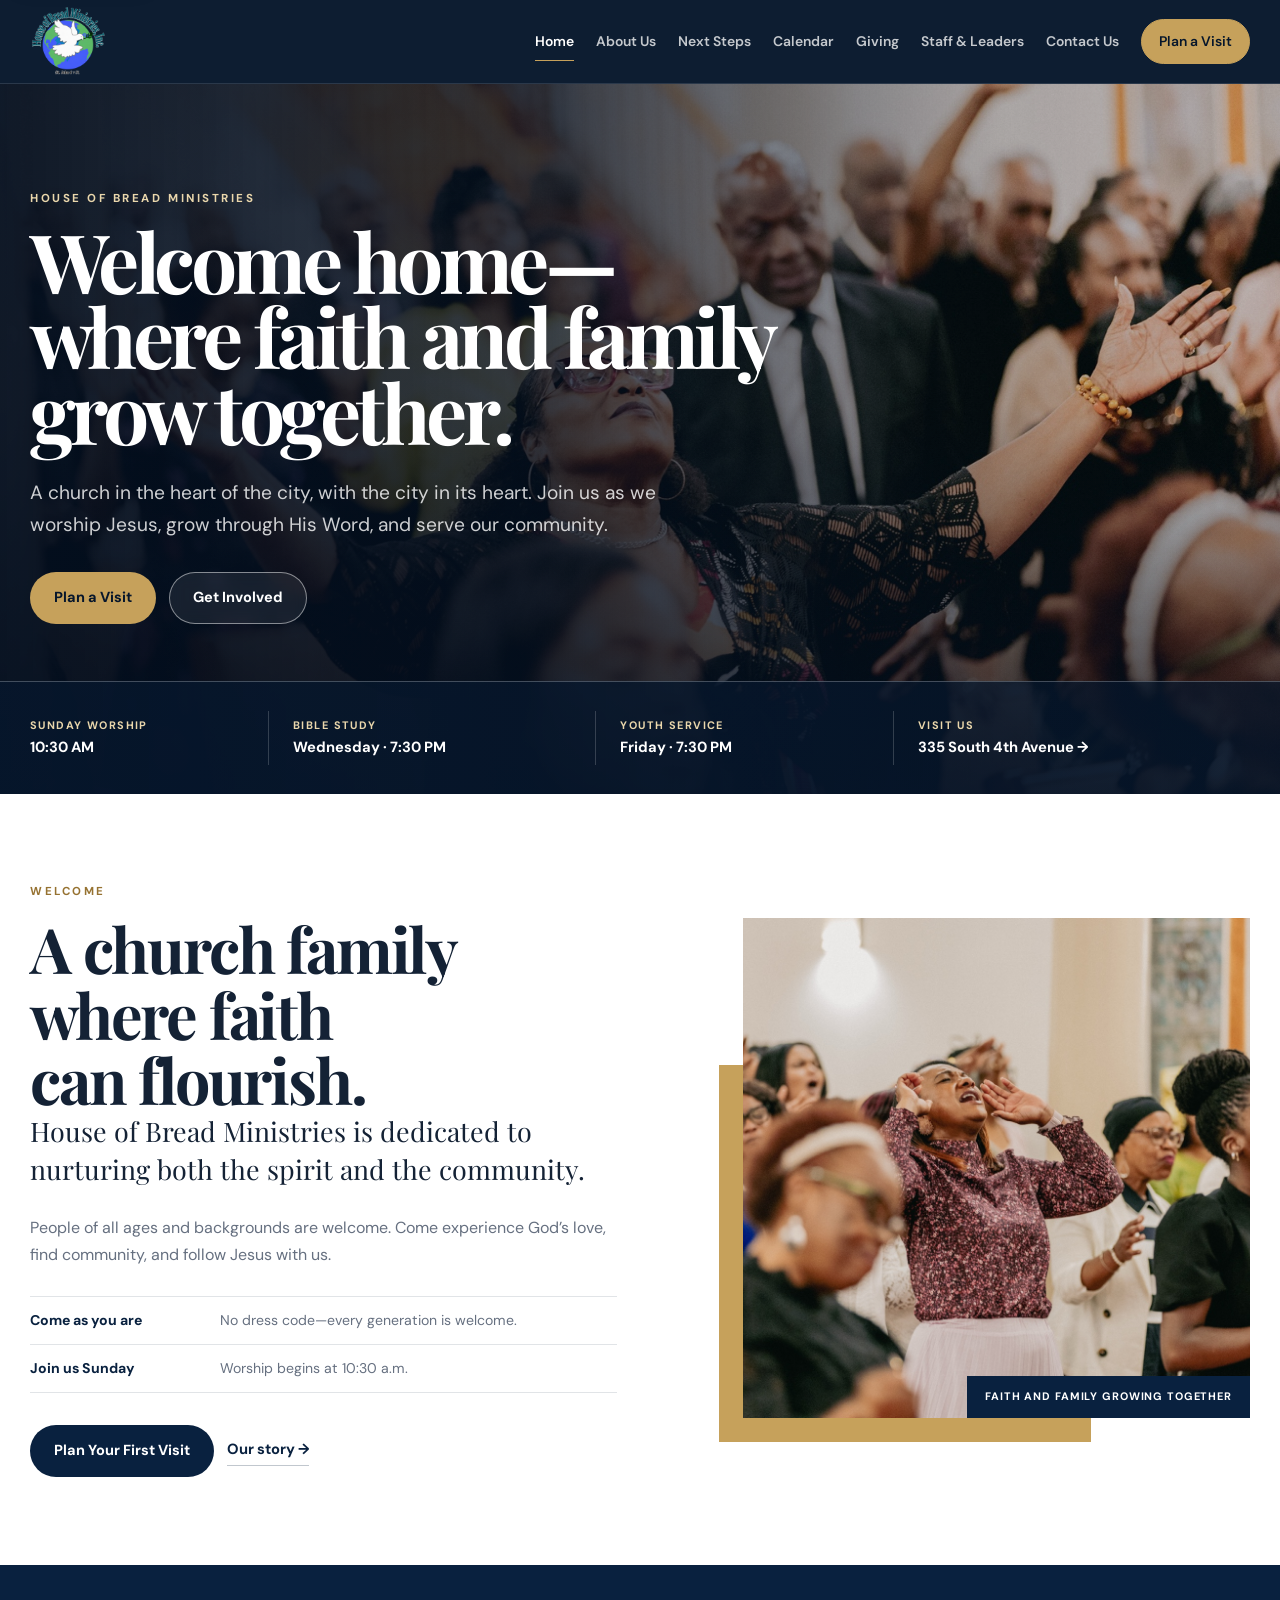
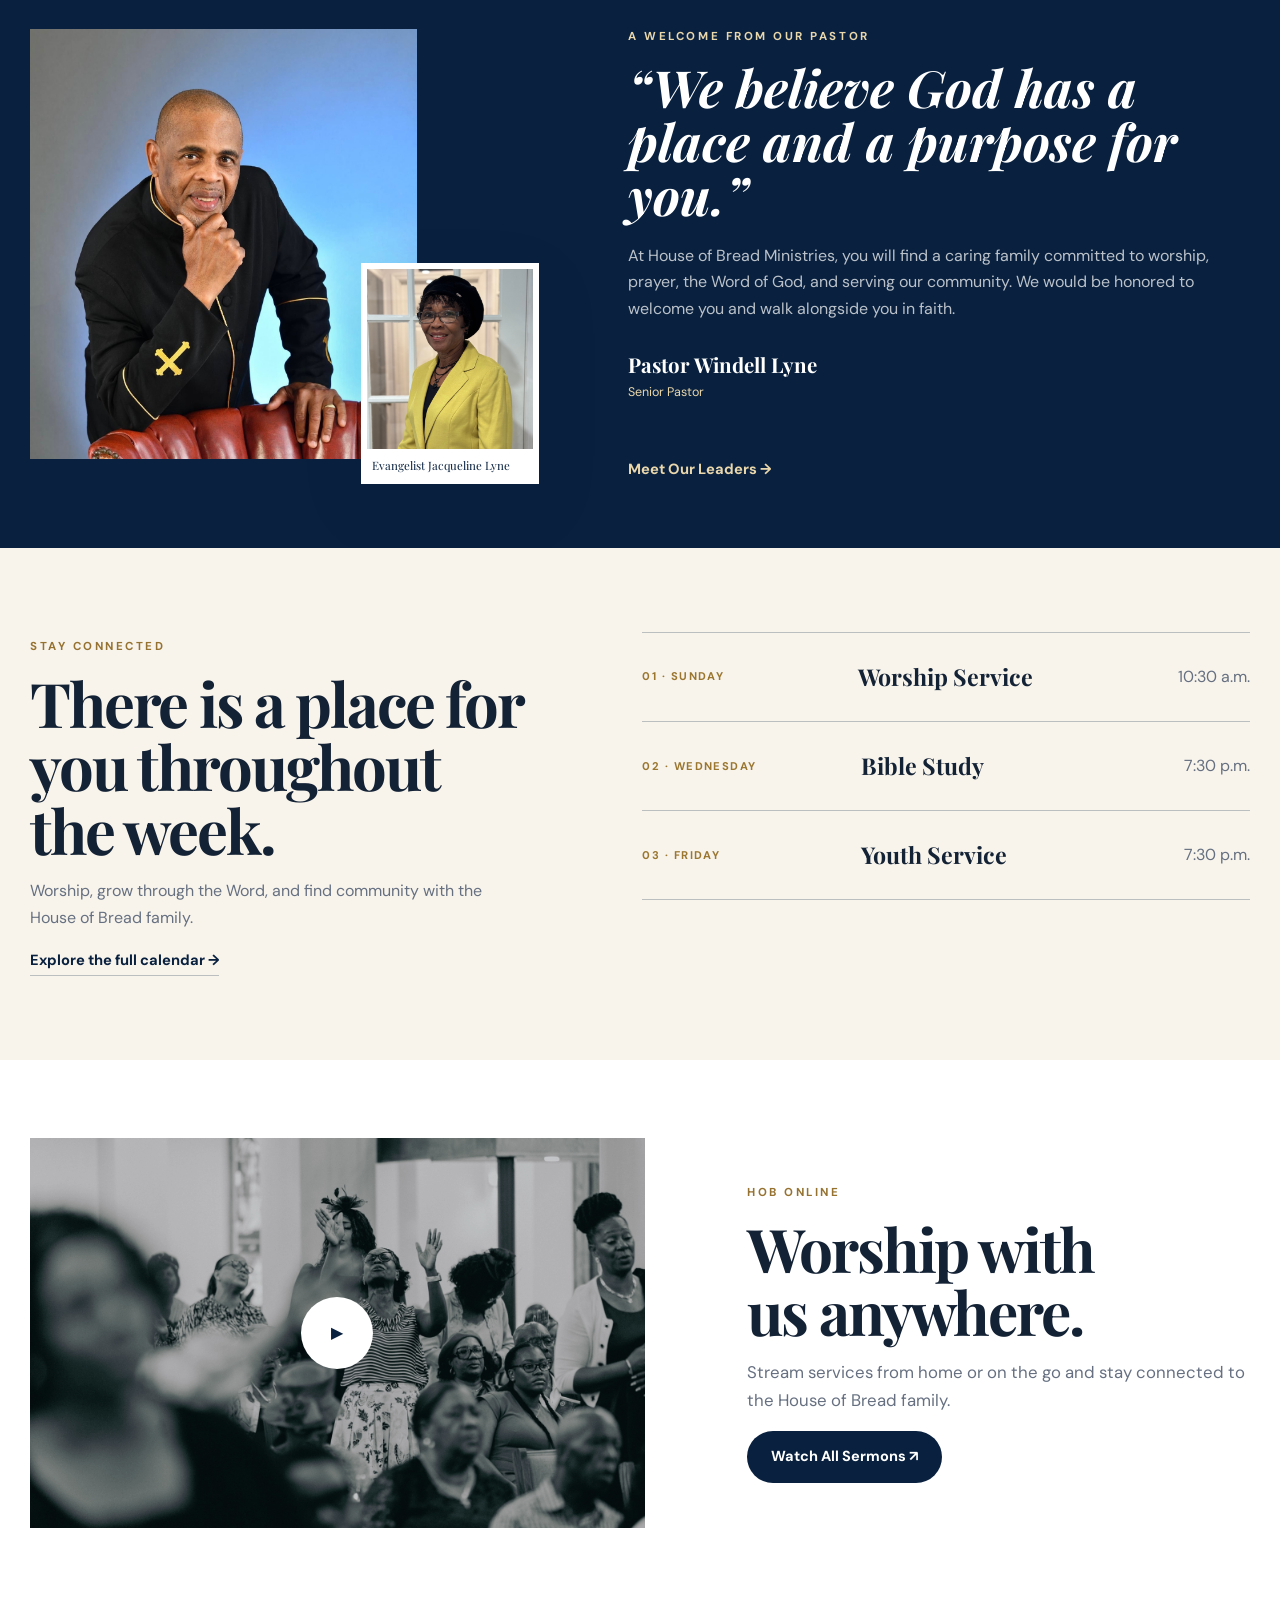
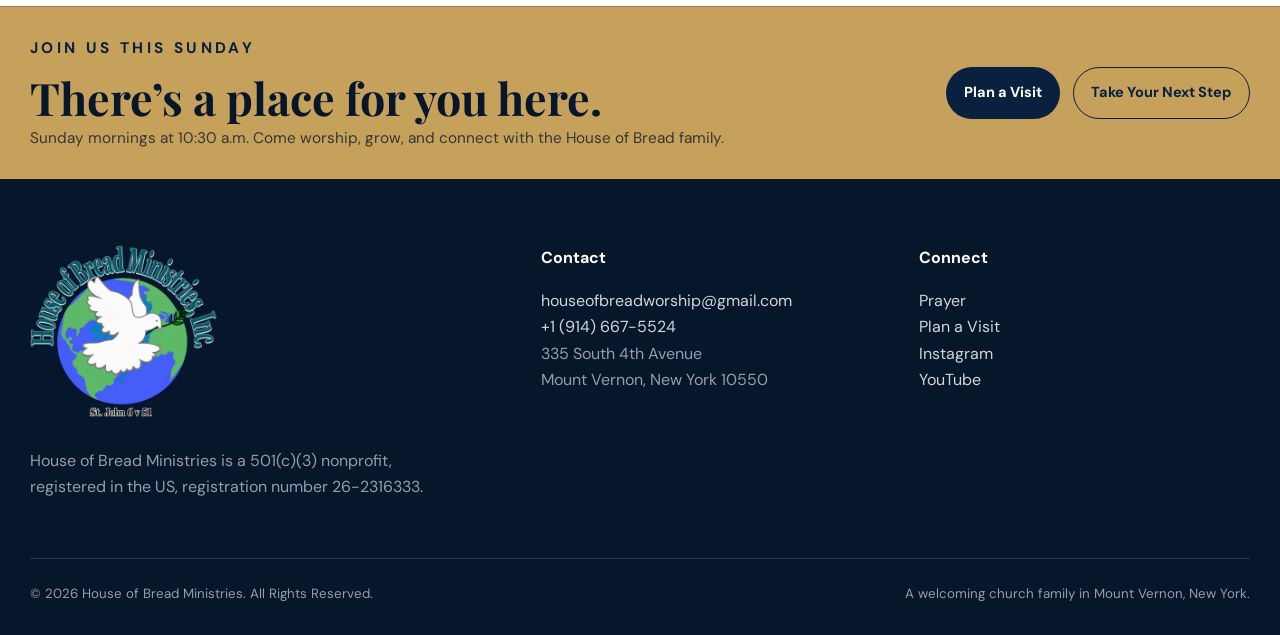
==== commit 40d034f7: "Balance homepage photography with open content sections" ====
--- a/index.html
+++ b/index.html
@@ -6,12 +6,12 @@
   <meta name="description" content="House of Bread Ministries in Mount Vernon, New York. Worship, grow in faith, and serve together.">
   <meta name="theme-color" content="#09213f">
   <title>House of Bread Ministries | Welcome Home</title>
-  <link rel="stylesheet" href="assets/css/styles.css?v=photo-flow-9">
+  <link rel="stylesheet" href="assets/css/styles.css?v=balanced-layout-10">
 </head>
-<body data-page="home">
+<body data-page="home" class="balanced-home">
 <div id="siteHeader"></div>
 <main id="main">
-  <section class="home-hero photo-flow-hero">
+  <section class="home-hero balanced-hero">
     <img class="home-hero-photo" src="assets/images/worship-hero.jpeg" alt="The House of Bread Ministries church family worshiping together">
     <div class="home-hero-shade"></div>
     <div class="container home-hero-layout">
@@ -32,27 +32,30 @@
     </div>
   </section>
 
-  <section class="welcome-photo-flow">
-    <img src="assets/images/worship-community.jpeg" alt="House of Bread Ministries worshiping together">
-    <div class="welcome-photo-gradient"></div>
-    <div class="container welcome-flow-inner">
-      <div class="welcome-flow-copy">
+  <section class="section balanced-welcome">
+    <div class="container balanced-welcome-grid">
+      <div class="balanced-welcome-copy">
         <p class="eyebrow">Welcome</p>
-        <h2>A church family where faith can flourish.</h2>
-        <p class="welcome-flow-lead">House of Bread Ministries is dedicated to nurturing both the spirit and the community.</p>
+        <h2 class="display-title">A church family where faith can flourish.</h2>
+        <p class="lead-paragraph">House of Bread Ministries is dedicated to nurturing both the spirit and the community.</p>
         <p>People of all ages and backgrounds are welcome. Come experience God’s love, find community, and follow Jesus with us.</p>
+        <div class="welcome-details">
+          <span><b>Come as you are</b>No dress code—every generation is welcome.</span>
+          <span><b>Join us Sunday</b>Worship begins at 10:30 a.m.</span>
+        </div>
         <div class="actions"><a class="btn btn-navy js-action" data-action="planVisit" href="#">Plan Your First Visit</a><a class="text-link" href="about-us.html">Our story →</a></div>
       </div>
+      <div class="balanced-welcome-image"><img src="assets/images/worship-community.jpeg" alt="House of Bread Ministries worshiping together"><span>Faith and family growing together</span></div>
     </div>
   </section>
 
-  <section class="pastor-photo-flow">
-    <div class="pastor-flow-photo">
-      <img src="assets/images/pastor-windell.jpeg" alt="Pastor Windell Lyne">
-      <div class="pastor-flow-secondary"><img src="assets/images/evangelist-jacqueline.jpeg" alt="Evangelist Jacqueline Lyne"><span>Evangelist Jacqueline Lyne</span></div>
-    </div>
-    <div class="pastor-flow-copy">
-      <div>
+  <section class="balanced-pastor">
+    <div class="container balanced-pastor-grid">
+      <div class="balanced-pastor-images">
+        <img class="balanced-pastor-main" src="assets/images/pastor-windell.jpeg" alt="Pastor Windell Lyne">
+        <div class="balanced-pastor-second"><img src="assets/images/evangelist-jacqueline.jpeg" alt="Evangelist Jacqueline Lyne"><span>Evangelist Jacqueline Lyne</span></div>
+      </div>
+      <div class="balanced-pastor-copy">
         <p class="eyebrow eyebrow-light">A welcome from our pastor</p>
         <h2>“We believe God has a place and a purpose for you.”</h2>
         <p>At House of Bread Ministries, you will find a caring family committed to worship, prayer, the Word of God, and serving our community. We would be honored to welcome you and walk alongside you in faith.</p>
@@ -62,28 +65,21 @@
     </div>
   </section>
 
-  <section class="church-life-photo-flow">
-    <img src="assets/images/church-building-wide.png" alt="House of Bread Ministries church building in Mount Vernon">
-    <div class="church-life-shade"></div>
-    <div class="container church-life-content">
-      <div class="church-life-heading"><p class="eyebrow eyebrow-light">Stay connected</p><h2>There is a place for you throughout the week.</h2></div>
-      <div class="church-life-times">
-        <a href="calendar.html"><span>Sunday</span><strong>Worship Service</strong><em>10:30 a.m.</em></a>
-        <a href="calendar.html"><span>Wednesday</span><strong>Bible Study</strong><em>7:30 p.m.</em></a>
-        <a href="calendar.html"><span>Friday</span><strong>Youth Service</strong><em>7:30 p.m.</em></a>
+  <section class="section balanced-connected">
+    <div class="container balanced-connected-grid">
+      <div class="balanced-connected-heading"><p class="eyebrow">Stay connected</p><h2 class="display-title">There is a place for you throughout the week.</h2><p>Worship, grow through the Word, and find community with the House of Bread family.</p><a class="text-link" href="calendar.html">Explore the full calendar →</a></div>
+      <div class="balanced-service-list">
+        <a href="calendar.html"><span>01 · Sunday</span><strong>Worship Service</strong><em>10:30 a.m.</em></a>
+        <a href="calendar.html"><span>02 · Wednesday</span><strong>Bible Study</strong><em>7:30 p.m.</em></a>
+        <a href="calendar.html"><span>03 · Friday</span><strong>Youth Service</strong><em>7:30 p.m.</em></a>
       </div>
-      <a class="btn btn-gold" href="calendar.html">Explore the Calendar</a>
     </div>
   </section>
 
-  <section class="online-photo-flow">
-    <img src="assets/images/worship-black-white.jpeg" alt="House of Bread Ministries congregation in worship">
-    <div class="online-photo-shade"></div>
-    <div class="container online-flow-copy">
-      <p class="eyebrow eyebrow-light">HOB Online</p>
-      <h2>Worship with us anywhere.</h2>
-      <p>Stream services from home or on the go and stay connected to the House of Bread family.</p>
-      <a class="btn btn-gold" data-bind-href="site.youtube" href="#" target="_blank" rel="noopener">Watch All Sermons ↗</a>
+  <section class="section balanced-online">
+    <div class="container balanced-online-grid">
+      <div class="balanced-online-image"><img src="assets/images/worship-black-white.jpeg" alt="House of Bread Ministries congregation in worship"><a data-bind-href="site.youtube" href="#" target="_blank" rel="noopener" aria-label="Watch House of Bread Ministries sermons">▶</a></div>
+      <div class="balanced-online-copy"><p class="eyebrow">HOB Online</p><h2 class="display-title">Worship with us anywhere.</h2><p>Stream services from home or on the go and stay connected to the House of Bread family.</p><a class="btn btn-navy" data-bind-href="site.youtube" href="#" target="_blank" rel="noopener">Watch All Sermons ↗</a></div>
     </div>
   </section>
 </main>
--- a/assets/css/styles.css
+++ b/assets/css/styles.css
@@ -886,3 +886,90 @@
  .online-photo-flow{min-height:350px;text-align:left}
  .online-flow-copy p{margin-left:0}
 }
+
+
+/* ===== Balanced image-and-content homepage ===== */
+.balanced-hero{min-height:710px}
+.balanced-hero .home-hero-layout{padding:105px 0 170px}
+.balanced-hero .home-hero-copy h1{max-width:920px;font-size:clamp(3.4rem,6.4vw,6.6rem)}
+.balanced-home .hero-service-line-inner{grid-template-columns:.8fr 1.1fr 1fr 1.2fr}
+
+.balanced-welcome{padding:88px 0;background:#fff}
+.balanced-welcome-grid{display:grid;grid-template-columns:1.05fr .95fr;gap:clamp(55px,8vw,110px);align-items:center}
+.balanced-welcome-copy .display-title{font-size:clamp(2.8rem,4.9vw,5rem)}
+.balanced-welcome-copy>p:not(.eyebrow):not(.lead-paragraph){color:var(--muted)}
+.welcome-details{margin:28px 0;border-top:1px solid var(--line)}
+.welcome-details span{display:grid;grid-template-columns:170px 1fr;gap:20px;padding:12px 0;border-bottom:1px solid var(--line);color:var(--muted);font-size:.88rem}
+.welcome-details b{color:var(--navy)}
+.balanced-welcome-image{position:relative;padding:0 0 24px 24px}
+.balanced-welcome-image:before{content:"";position:absolute;bottom:0;left:0;width:70%;height:72%;background:var(--gold)}
+.balanced-welcome-image img{position:relative;width:100%;height:500px;object-fit:cover;object-position:center}
+.balanced-welcome-image span{position:absolute;right:0;bottom:24px;padding:12px 18px;background:var(--navy);color:#fff;font-size:.68rem;font-weight:700;letter-spacing:.08em;text-transform:uppercase}
+
+.balanced-pastor{padding:62px 0;background:var(--navy);color:#fff}
+.balanced-pastor-grid{display:grid;grid-template-columns:.9fr 1.1fr;gap:clamp(50px,7vw,100px);align-items:center}
+.balanced-pastor-images{position:relative;min-height:455px}
+.balanced-pastor-main{width:76%;height:430px;object-fit:cover;object-position:center 18%}
+.balanced-pastor-second{position:absolute;right:0;bottom:0;width:35%;padding:6px;background:#fff;color:var(--navy);box-shadow:var(--shadow)}
+.balanced-pastor-second img{width:100%;height:180px;object-fit:cover;object-position:center 14%}
+.balanced-pastor-second span{display:block;padding:7px 5px 3px;font-family:"Playfair Display",Georgia,serif;font-size:.72rem}
+.balanced-pastor-copy h2{margin:0 0 20px;font-family:"Playfair Display",Georgia,serif;font-size:clamp(2.45rem,4vw,4rem);font-style:italic;line-height:1.05}
+.balanced-pastor-copy>p:not(.eyebrow){max-width:650px;color:rgba(255,255,255,.72)}
+
+.balanced-connected{padding:84px 0;background:var(--cream)}
+.balanced-connected-grid{display:grid;grid-template-columns:.9fr 1.1fr;gap:clamp(55px,9vw,125px);align-items:start}
+.balanced-connected-heading{padding-top:5px}
+.balanced-connected-heading .display-title{font-size:clamp(2.8rem,4.8vw,4.9rem)}
+.balanced-connected-heading>p:not(.eyebrow){color:var(--muted)}
+.balanced-service-list{border-top:1px solid rgba(9,33,63,.25)}
+.balanced-service-list a{display:grid;grid-template-columns:.65fr 1fr auto;gap:24px;align-items:center;padding:25px 0;border-bottom:1px solid rgba(9,33,63,.25)}
+.balanced-service-list span{color:#9a762f;font-size:.7rem;font-weight:700;letter-spacing:.13em;text-transform:uppercase}
+.balanced-service-list strong{font-family:"Playfair Display",Georgia,serif;font-size:1.45rem}
+.balanced-service-list em{color:var(--muted);font-style:normal}
+
+.balanced-online{padding:78px 0;background:#fff}
+.balanced-online-grid{display:grid;grid-template-columns:1.1fr .9fr;gap:clamp(50px,8vw,105px);align-items:center}
+.balanced-online-image{position:relative;min-height:390px;overflow:hidden}
+.balanced-online-image img{position:absolute;width:100%;height:100%;object-fit:cover}
+.balanced-online-image:after{content:"";position:absolute;inset:0;background:rgba(6,22,43,.18)}
+.balanced-online-image a{position:absolute;z-index:2;top:50%;left:50%;width:72px;height:72px;display:grid;place-items:center;border-radius:50%;background:#fff;color:var(--navy);transform:translate(-50%,-50%);box-shadow:var(--shadow)}
+.balanced-online-copy .display-title{font-size:clamp(2.8rem,4.7vw,4.8rem)}
+.balanced-online-copy>p:not(.eyebrow){color:var(--muted);font-size:1.05rem}
+
+@media(max-width:900px){
+ .balanced-welcome-grid,.balanced-pastor-grid,.balanced-connected-grid,.balanced-online-grid{grid-template-columns:1fr}
+ .balanced-welcome-image{max-width:650px}
+ .balanced-pastor-images{width:min(100%,620px)}
+ .balanced-connected-grid,.balanced-online-grid{gap:38px}
+ .balanced-online-image{min-height:360px}
+}
+@media(max-width:700px){
+ .balanced-hero{min-height:0}
+ .balanced-hero .home-hero-layout{min-height:0;padding:76px 0 62px}
+ .balanced-hero .home-hero-copy h1{font-size:clamp(2.85rem,13vw,4.35rem)}
+ .balanced-home .hero-service-line-inner{grid-template-columns:1fr 1fr}
+ .balanced-home .hero-service-line-inner>*{min-height:68px;padding:9px 10px;border-top:1px solid rgba(255,255,255,.14)}
+ .balanced-home .hero-service-line-inner>:nth-child(odd){border-left:0}
+ .balanced-welcome{padding:58px 0}
+ .balanced-welcome-grid{gap:38px}
+ .balanced-welcome-copy .display-title{font-size:clamp(2.55rem,11vw,3.6rem)}
+ .welcome-details span{grid-template-columns:1fr;gap:2px}
+ .balanced-welcome-image{padding:0 0 12px 12px}
+ .balanced-welcome-image img{height:340px}
+ .balanced-welcome-image span{bottom:12px;max-width:86%;font-size:.58rem}
+ .balanced-pastor{padding:48px 0}
+ .balanced-pastor-grid{gap:28px}
+ .balanced-pastor-images{min-height:320px}
+ .balanced-pastor-main{width:78%;height:300px}
+ .balanced-pastor-second{width:34%}
+ .balanced-pastor-second img{height:120px}
+ .balanced-pastor-copy h2{font-size:clamp(2.3rem,10vw,3.15rem)}
+ .balanced-connected{padding:58px 0}
+ .balanced-connected-heading .display-title{font-size:clamp(2.55rem,11vw,3.65rem)}
+ .balanced-service-list a{grid-template-columns:1fr auto;gap:4px 14px;padding:18px 0}
+ .balanced-service-list span{grid-column:1/-1}
+ .balanced-service-list strong{font-size:1.18rem}
+ .balanced-online{padding:58px 0}
+ .balanced-online-image{min-height:285px}
+ .balanced-online-copy .display-title{font-size:clamp(2.55rem,11vw,3.6rem)}
+}
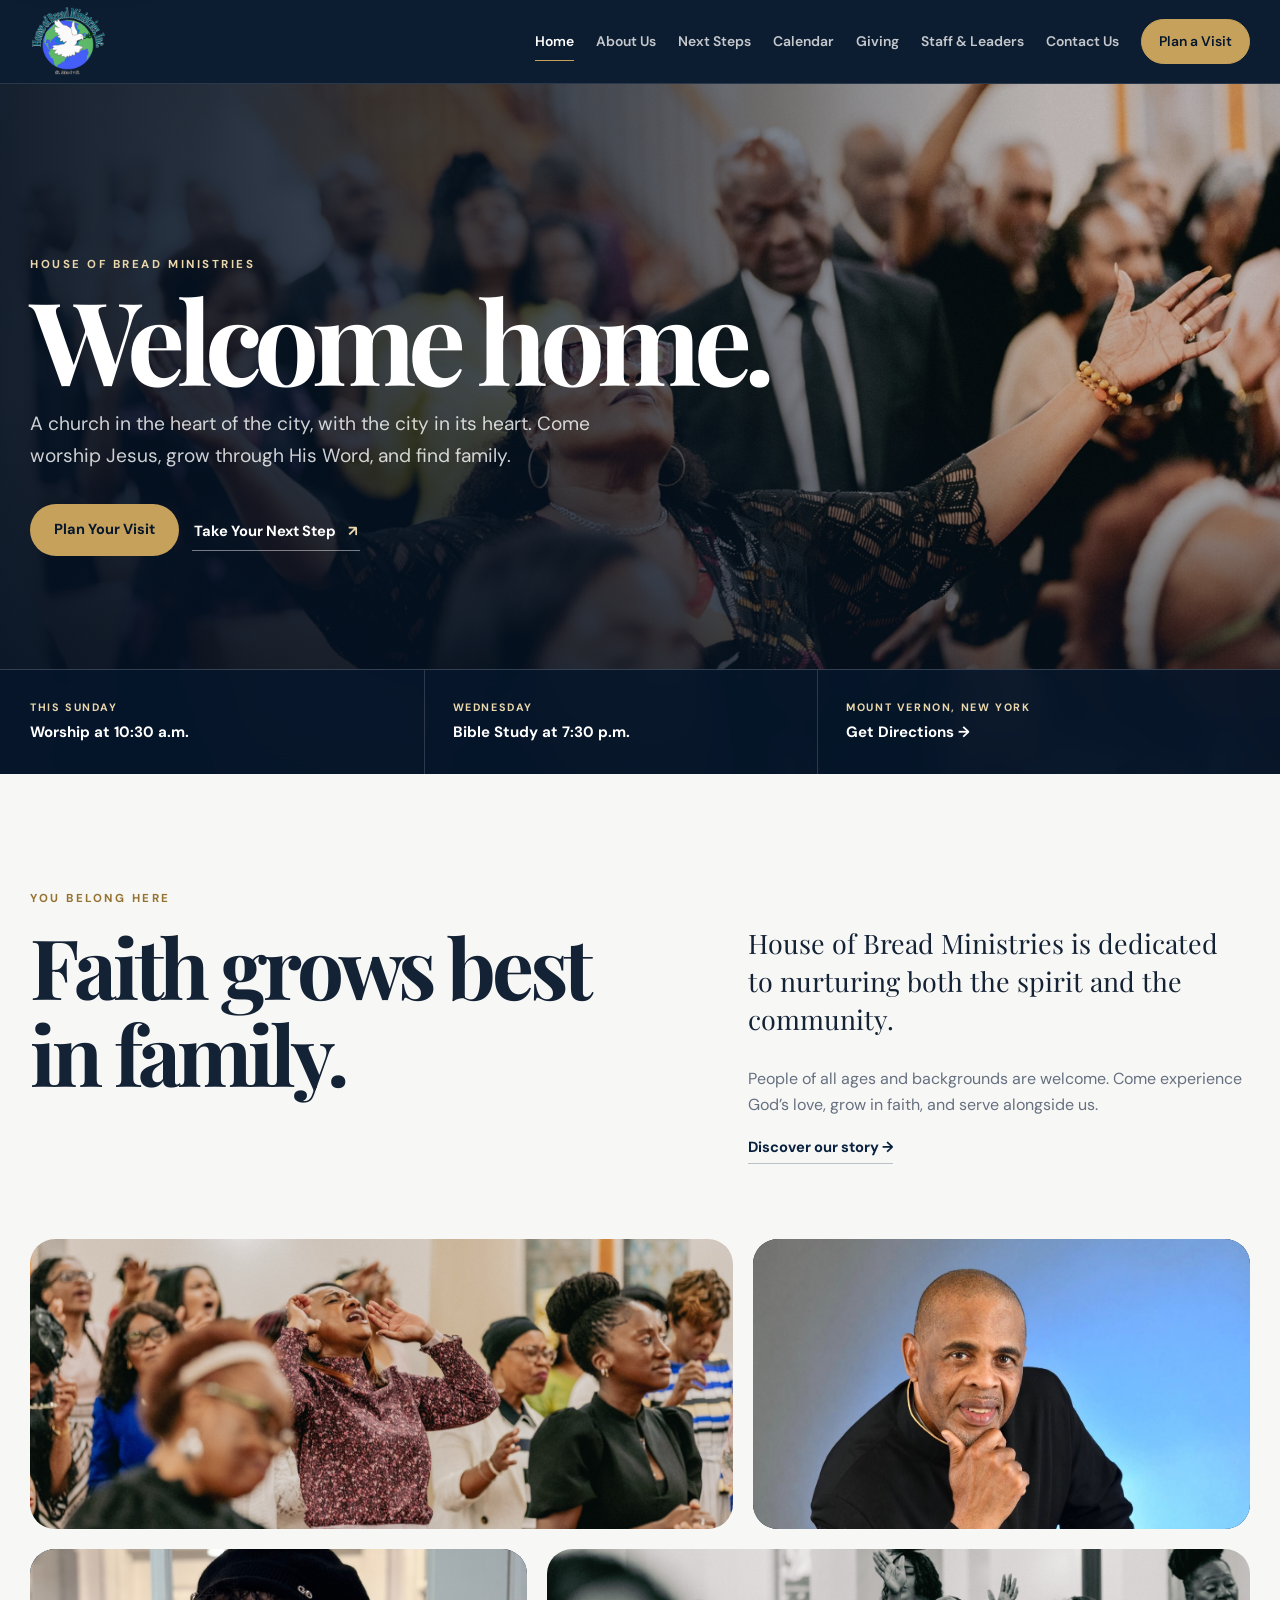
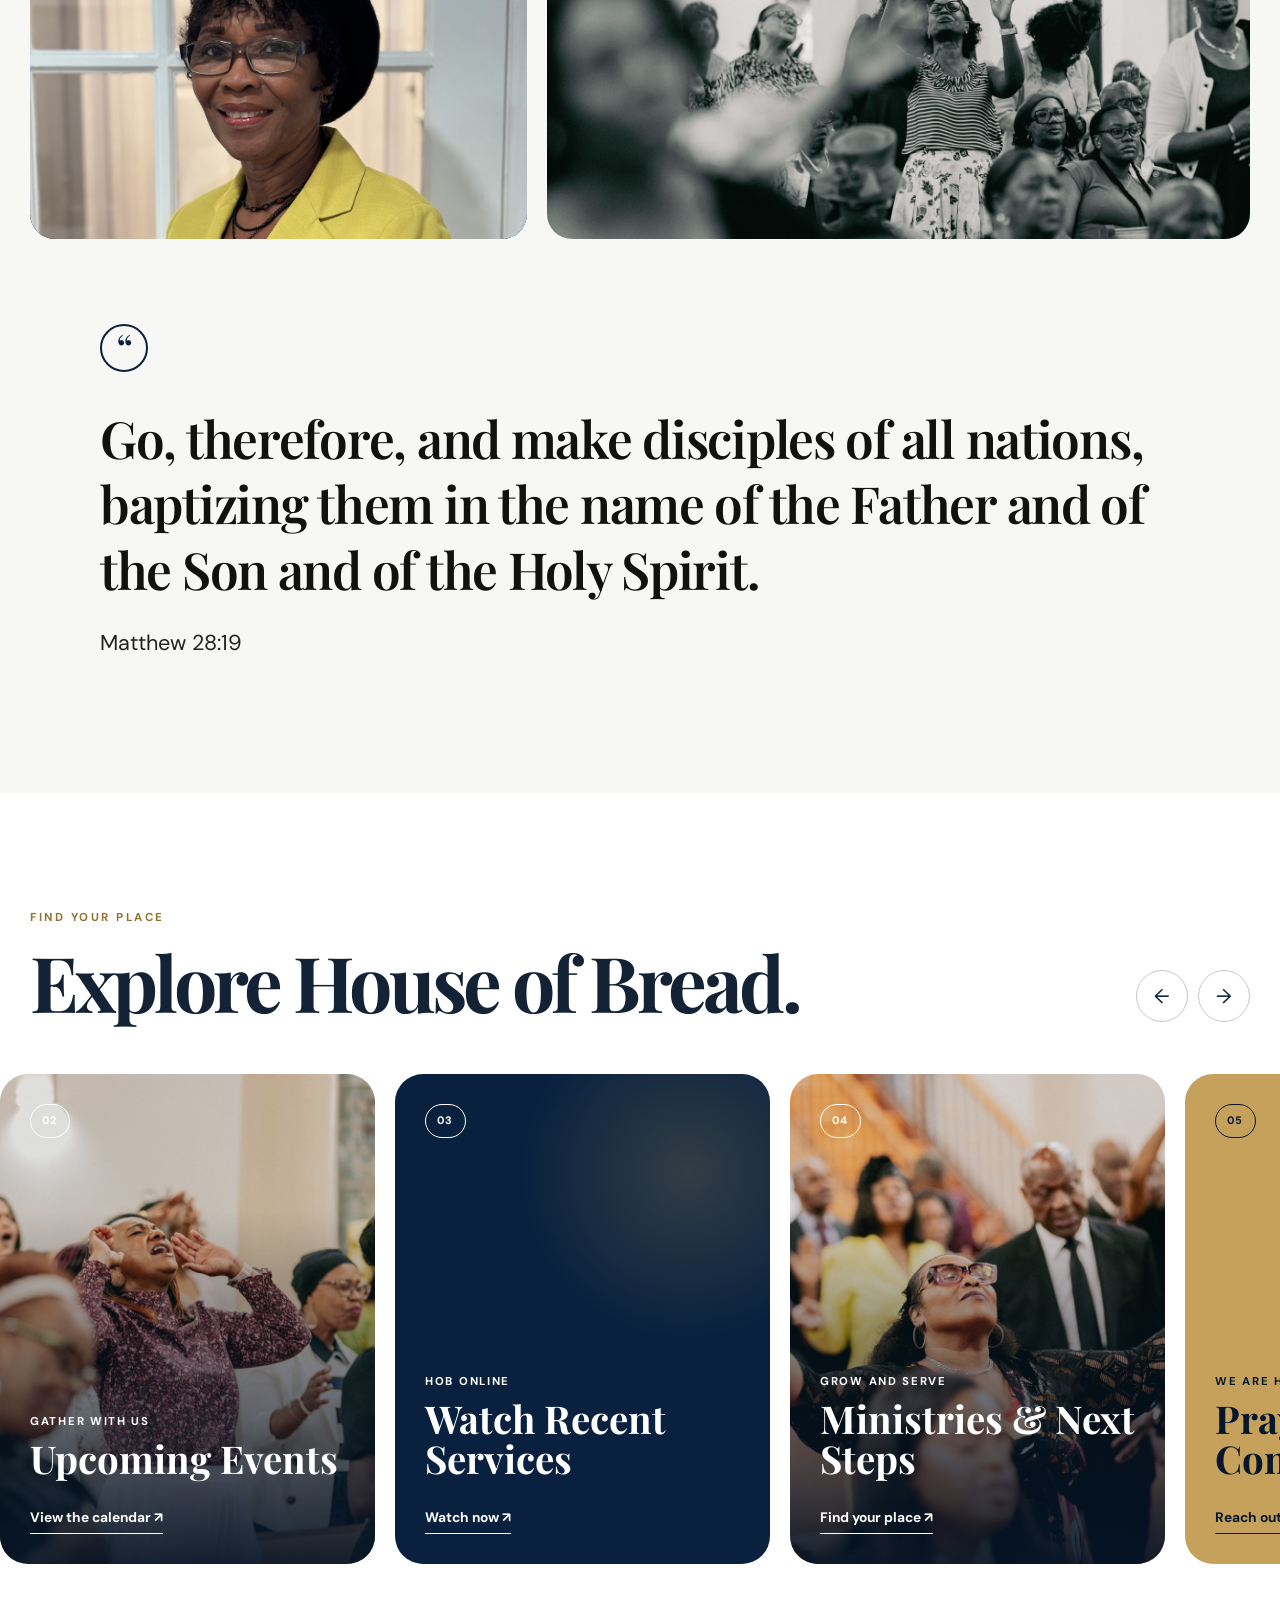
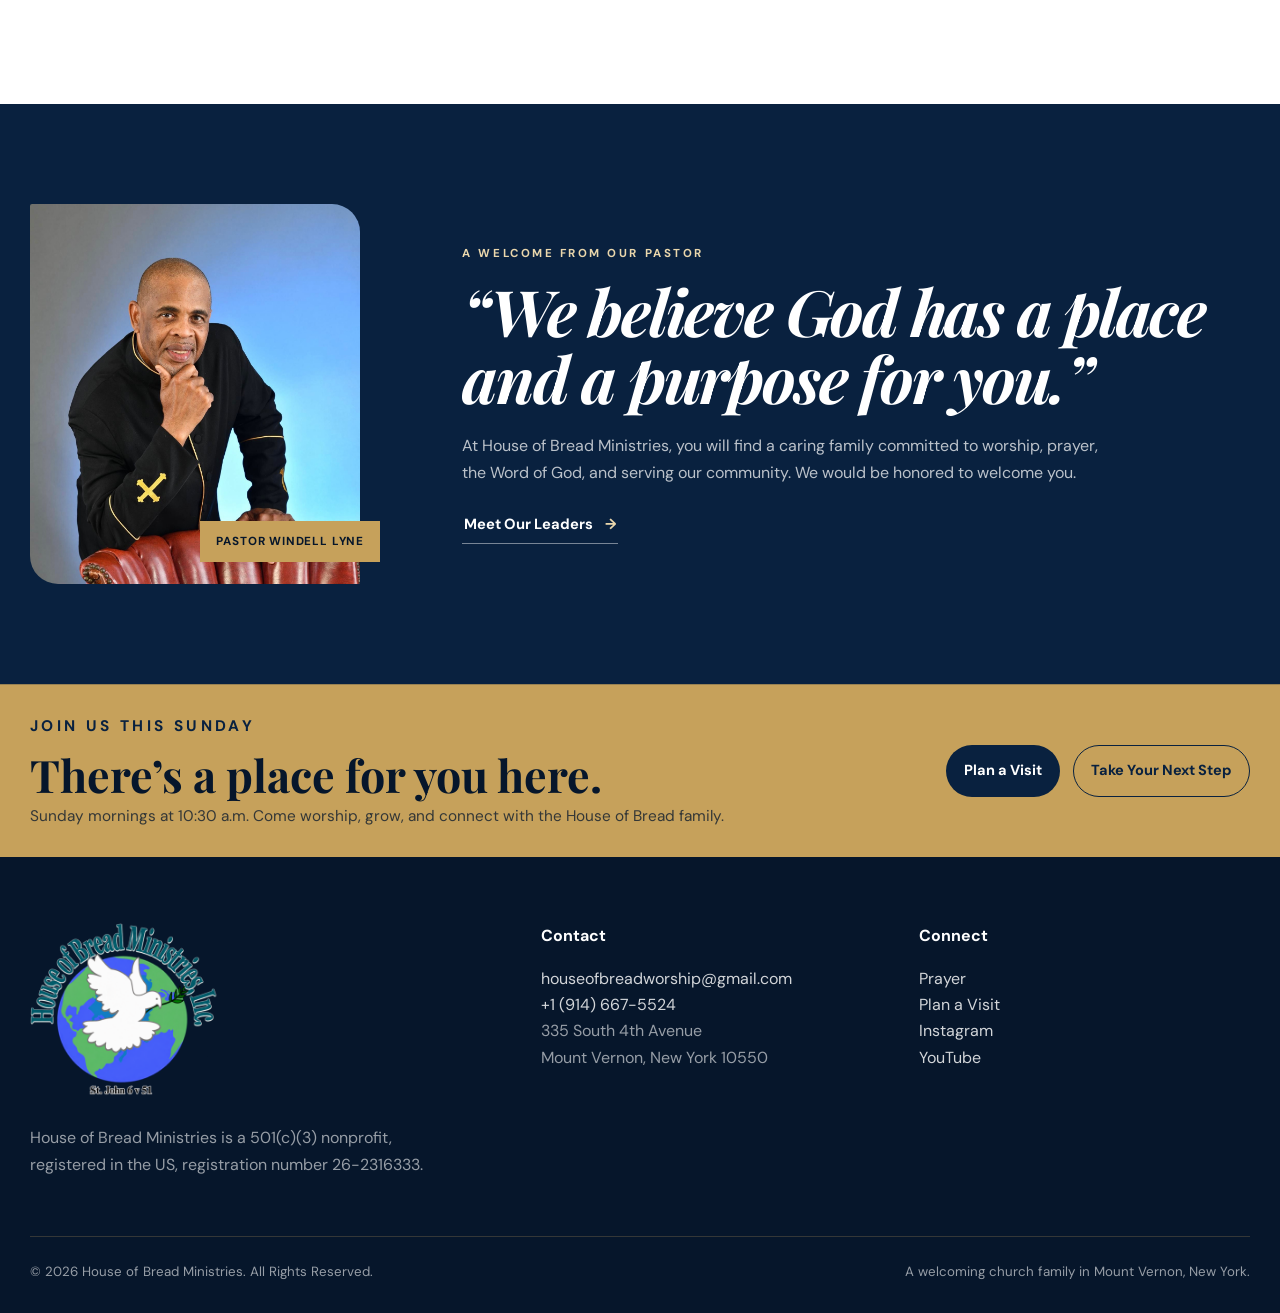
==== commit 758a50f0: "Redesign homepage with editorial story and interactive cards" ====
--- a/index.html
+++ b/index.html
@@ -6,80 +6,124 @@
   <meta name="description" content="House of Bread Ministries in Mount Vernon, New York. Worship, grow in faith, and serve together.">
   <meta name="theme-color" content="#09213f">
   <title>House of Bread Ministries | Welcome Home</title>
-  <link rel="stylesheet" href="assets/css/styles.css?v=balanced-layout-10">
+  <link rel="stylesheet" href="assets/css/styles.css?v=editorial-interactive-11">
 </head>
-<body data-page="home" class="balanced-home">
+<body data-page="home" class="editorial-home">
 <div id="siteHeader"></div>
 <main id="main">
-  <section class="home-hero balanced-hero">
-    <img class="home-hero-photo" src="assets/images/worship-hero.jpeg" alt="The House of Bread Ministries church family worshiping together">
-    <div class="home-hero-shade"></div>
-    <div class="container home-hero-layout">
-      <div class="home-hero-copy">
+  <section class="editorial-hero">
+    <img class="editorial-hero-photo" src="assets/images/worship-hero.jpeg" alt="The House of Bread Ministries church family worshiping together">
+    <div class="editorial-hero-shade"></div>
+    <div class="container editorial-hero-inner">
+      <div class="editorial-hero-copy">
         <p class="eyebrow eyebrow-light">House of Bread Ministries</p>
-        <h1>Welcome home—where faith and family grow together.</h1>
-        <p class="hero-lede">A church in the heart of the city, with the city in its heart. Join us as we worship Jesus, grow through His Word, and serve our community.</p>
-        <div class="actions"><a class="btn btn-gold js-action" data-action="planVisit" href="#">Plan a Visit</a><a class="btn btn-glass" href="next-steps.html">Get Involved</a></div>
+        <h1>Welcome home.</h1>
+        <p>A church in the heart of the city, with the city in its heart. Come worship Jesus, grow through His Word, and find family.</p>
+        <div class="actions">
+          <a class="btn btn-gold js-action" data-action="planVisit" href="#">Plan Your Visit</a>
+          <a class="editorial-text-link" href="next-steps.html">Take Your Next Step <span>↗</span></a>
+        </div>
       </div>
     </div>
-    <div class="hero-service-line">
-      <div class="container hero-service-line-inner">
-        <div><span>Sunday Worship</span><strong>10:30 AM</strong></div>
-        <div><span>Bible Study</span><strong>Wednesday · 7:30 PM</strong></div>
-        <div><span>Youth Service</span><strong>Friday · 7:30 PM</strong></div>
-        <a href="contact-us.html"><span>Visit us</span><strong>335 South 4th Avenue →</strong></a>
+    <div class="editorial-service-bar">
+      <div class="container editorial-service-inner">
+        <p><span>This Sunday</span><strong>Worship at 10:30 a.m.</strong></p>
+        <p><span>Wednesday</span><strong>Bible Study at 7:30 p.m.</strong></p>
+        <a href="contact-us.html"><span>Mount Vernon, New York</span><strong>Get Directions →</strong></a>
       </div>
     </div>
   </section>
 
-  <section class="section balanced-welcome">
-    <div class="container balanced-welcome-grid">
-      <div class="balanced-welcome-copy">
-        <p class="eyebrow">Welcome</p>
-        <h2 class="display-title">A church family where faith can flourish.</h2>
+  <section class="editorial-story">
+    <div class="container editorial-story-intro">
+      <div>
+        <p class="eyebrow">You belong here</p>
+        <h2>Faith grows best in family.</h2>
+      </div>
+      <div class="editorial-story-copy">
         <p class="lead-paragraph">House of Bread Ministries is dedicated to nurturing both the spirit and the community.</p>
-        <p>People of all ages and backgrounds are welcome. Come experience God’s love, find community, and follow Jesus with us.</p>
-        <div class="welcome-details">
-          <span><b>Come as you are</b>No dress code—every generation is welcome.</span>
-          <span><b>Join us Sunday</b>Worship begins at 10:30 a.m.</span>
-        </div>
-        <div class="actions"><a class="btn btn-navy js-action" data-action="planVisit" href="#">Plan Your First Visit</a><a class="text-link" href="about-us.html">Our story →</a></div>
+        <p>People of all ages and backgrounds are welcome. Come experience God’s love, grow in faith, and serve alongside us.</p>
+        <a class="text-link" href="about-us.html">Discover our story →</a>
       </div>
-      <div class="balanced-welcome-image"><img src="assets/images/worship-community.jpeg" alt="House of Bread Ministries worshiping together"><span>Faith and family growing together</span></div>
+    </div>
+
+    <div class="container editorial-mosaic" aria-label="Life at House of Bread Ministries">
+      <figure class="editorial-tile editorial-tile-wide">
+        <img src="assets/images/worship-community.jpeg" alt="House of Bread Ministries congregation worshiping together">
+      </figure>
+      <figure class="editorial-tile editorial-tile-tall">
+        <img src="assets/images/pastor-windell.jpeg" alt="Pastor Windell Lyne">
+      </figure>
+      <figure class="editorial-tile editorial-tile-small">
+        <img src="assets/images/evangelist-jacqueline.jpeg" alt="Evangelist Jacqueline Lyne">
+      </figure>
+      <figure class="editorial-tile editorial-tile-service">
+        <img src="assets/images/worship-black-white.jpeg" alt="House of Bread Ministries church family in worship">
+      </figure>
+    </div>
+
+    <blockquote class="container editorial-scripture">
+      <span aria-hidden="true">“</span>
+      <p>Go, therefore, and make disciples of all nations, baptizing them in the name of the Father and of the Son and of the Holy Spirit.</p>
+      <cite>Matthew 28:19</cite>
+    </blockquote>
+  </section>
+
+  <section class="explore-section" aria-labelledby="explore-title">
+    <div class="container explore-heading">
+      <div>
+        <p class="eyebrow">Find your place</p>
+        <h2 id="explore-title">Explore House of Bread.</h2>
+      </div>
+      <div class="explore-controls" aria-label="Scroll through ways to connect">
+        <button class="explore-arrow" type="button" data-carousel-prev aria-label="Previous card">←</button>
+        <button class="explore-arrow" type="button" data-carousel-next aria-label="Next card">→</button>
+      </div>
+    </div>
+
+    <div class="explore-track-wrap">
+      <div class="explore-track" data-carousel tabindex="0">
+        <a class="explore-card explore-card-cream js-action" data-action="planVisit" href="#">
+          <span class="explore-number">01</span>
+          <div><p>New here?</p><h3>Plan Your Visit</h3><span class="explore-cta">What to expect ↗</span></div>
+        </a>
+        <a class="explore-card explore-card-photo" href="calendar.html">
+          <img src="assets/images/worship-community.jpeg" alt="Church family gathering together">
+          <span class="explore-card-shade"></span>
+          <span class="explore-number">02</span>
+          <div><p>Gather with us</p><h3>Upcoming Events</h3><span class="explore-cta">View the calendar ↗</span></div>
+        </a>
+        <a class="explore-card explore-card-navy" data-bind-href="site.youtube" href="#" target="_blank" rel="noopener">
+          <span class="explore-number">03</span>
+          <div><p>HOB Online</p><h3>Watch Recent Services</h3><span class="explore-cta">Watch now ↗</span></div>
+        </a>
+        <a class="explore-card explore-card-photo" href="next-steps.html">
+          <img src="assets/images/worship-hero.jpeg" alt="House of Bread Ministries worship service">
+          <span class="explore-card-shade"></span>
+          <span class="explore-number">04</span>
+          <div><p>Grow and serve</p><h3>Ministries &amp; Next Steps</h3><span class="explore-cta">Find your place ↗</span></div>
+        </a>
+        <a class="explore-card explore-card-gold" href="contact-us.html">
+          <span class="explore-number">05</span>
+          <div><p>We are here for you</p><h3>Prayer &amp; Connection</h3><span class="explore-cta">Reach out ↗</span></div>
+        </a>
+      </div>
+      <p class="explore-swipe">Swipe to explore <span>→</span></p>
     </div>
   </section>
 
-  <section class="balanced-pastor">
-    <div class="container balanced-pastor-grid">
-      <div class="balanced-pastor-images">
-        <img class="balanced-pastor-main" src="assets/images/pastor-windell.jpeg" alt="Pastor Windell Lyne">
-        <div class="balanced-pastor-second"><img src="assets/images/evangelist-jacqueline.jpeg" alt="Evangelist Jacqueline Lyne"><span>Evangelist Jacqueline Lyne</span></div>
+  <section class="editorial-pastor">
+    <div class="container editorial-pastor-inner">
+      <div class="editorial-pastor-portrait">
+        <img src="assets/images/pastor-windell.jpeg" alt="Pastor Windell Lyne">
+        <span>Pastor Windell Lyne</span>
       </div>
-      <div class="balanced-pastor-copy">
+      <div class="editorial-pastor-message">
         <p class="eyebrow eyebrow-light">A welcome from our pastor</p>
         <h2>“We believe God has a place and a purpose for you.”</h2>
-        <p>At House of Bread Ministries, you will find a caring family committed to worship, prayer, the Word of God, and serving our community. We would be honored to welcome you and walk alongside you in faith.</p>
-        <div class="pastor-signature"><strong>Pastor Windell Lyne</strong><span>Senior Pastor</span></div>
-        <a class="text-link light-link" href="staff-leaders.html">Meet Our Leaders →</a>
+        <p>At House of Bread Ministries, you will find a caring family committed to worship, prayer, the Word of God, and serving our community. We would be honored to welcome you.</p>
+        <a class="editorial-text-link" href="staff-leaders.html">Meet Our Leaders <span>→</span></a>
       </div>
-    </div>
-  </section>
-
-  <section class="section balanced-connected">
-    <div class="container balanced-connected-grid">
-      <div class="balanced-connected-heading"><p class="eyebrow">Stay connected</p><h2 class="display-title">There is a place for you throughout the week.</h2><p>Worship, grow through the Word, and find community with the House of Bread family.</p><a class="text-link" href="calendar.html">Explore the full calendar →</a></div>
-      <div class="balanced-service-list">
-        <a href="calendar.html"><span>01 · Sunday</span><strong>Worship Service</strong><em>10:30 a.m.</em></a>
-        <a href="calendar.html"><span>02 · Wednesday</span><strong>Bible Study</strong><em>7:30 p.m.</em></a>
-        <a href="calendar.html"><span>03 · Friday</span><strong>Youth Service</strong><em>7:30 p.m.</em></a>
-      </div>
-    </div>
-  </section>
-
-  <section class="section balanced-online">
-    <div class="container balanced-online-grid">
-      <div class="balanced-online-image"><img src="assets/images/worship-black-white.jpeg" alt="House of Bread Ministries congregation in worship"><a data-bind-href="site.youtube" href="#" target="_blank" rel="noopener" aria-label="Watch House of Bread Ministries sermons">▶</a></div>
-      <div class="balanced-online-copy"><p class="eyebrow">HOB Online</p><h2 class="display-title">Worship with us anywhere.</h2><p>Stream services from home or on the go and stay connected to the House of Bread family.</p><a class="btn btn-navy" data-bind-href="site.youtube" href="#" target="_blank" rel="noopener">Watch All Sermons ↗</a></div>
     </div>
   </section>
 </main>
@@ -87,5 +131,6 @@
 <script src="assets/js/site-data.js"></script>
 <script src="assets/js/content-loader.js"></script>
 <script src="assets/js/components.js?v=mobile-logo-4"></script>
+<script src="assets/js/home-interactions.js?v=1"></script>
 </body>
-</html>+</html>
--- a/assets/css/styles.css
+++ b/assets/css/styles.css
@@ -973,3 +973,125 @@
  .balanced-online-image{min-height:285px}
  .balanced-online-copy .display-title{font-size:clamp(2.55rem,11vw,3.6rem)}
 }
+
+/* ===== Editorial interactive homepage ===== */
+.editorial-home{overflow-x:hidden;background:#f7f7f5}
+.editorial-hero{min-height:690px;position:relative;display:flex;align-items:center;overflow:hidden;background:var(--navy-deep);color:#fff}
+.editorial-hero-photo,.editorial-hero-shade{position:absolute;inset:0;width:100%;height:100%}
+.editorial-hero-photo{object-fit:cover;object-position:center 45%}
+.editorial-hero-shade{background:linear-gradient(90deg,rgba(4,17,34,.92),rgba(4,17,34,.68) 48%,rgba(4,17,34,.16) 82%),linear-gradient(0deg,rgba(4,17,34,.74),transparent 55%)}
+.editorial-hero-inner{position:relative;z-index:2;padding:108px 0 155px}
+.editorial-hero-copy{max-width:760px}
+.editorial-hero h1{margin:0 0 20px;font-size:clamp(4.3rem,9vw,8.7rem);letter-spacing:-.065em;line-height:.86}
+.editorial-hero-copy>p:not(.eyebrow){max-width:610px;margin:0;color:rgba(255,255,255,.8);font-size:clamp(1.05rem,1.5vw,1.24rem)}
+.editorial-text-link{display:inline-flex;align-items:center;gap:12px;padding:10px 2px 7px;border-bottom:1px solid rgba(255,255,255,.45);color:#fff;font-size:.92rem;font-weight:700}
+.editorial-text-link span{color:var(--gold-light);transition:transform .2s ease}
+.editorial-text-link:hover span{transform:translate(3px,-2px)}
+.editorial-service-bar{position:absolute;right:0;bottom:0;left:0;z-index:3;border-top:1px solid rgba(255,255,255,.18);background:rgba(6,22,43,.88);backdrop-filter:blur(15px)}
+.editorial-service-inner{min-height:104px;display:grid;grid-template-columns:1fr 1fr 1.1fr}
+.editorial-service-inner>*{margin:0;padding:20px 28px;display:flex;flex-direction:column;justify-content:center;border-left:1px solid rgba(255,255,255,.16)}
+.editorial-service-inner>*:first-child{padding-left:0;border-left:0}
+.editorial-service-inner span{color:var(--gold-light);font-size:.67rem;font-weight:700;letter-spacing:.15em;text-transform:uppercase}
+.editorial-service-inner strong{margin-top:4px;color:#fff;font-size:.94rem}
+
+.editorial-story{padding:clamp(78px,9vw,126px) 0;background:#f7f7f5}
+.editorial-story-intro{display:grid;grid-template-columns:1fr .85fr;gap:clamp(50px,10vw,145px);align-items:start}
+.editorial-story-intro h2{max-width:670px;margin:0;font-size:clamp(3rem,6.5vw,6.6rem);letter-spacing:-.05em}
+.editorial-story-copy{padding-top:35px}
+.editorial-story-copy>p:not(.lead-paragraph){color:var(--muted)}
+.editorial-mosaic{margin-top:75px;display:grid;grid-template-columns:repeat(12,1fr);grid-template-rows:290px 290px;gap:20px}
+.editorial-tile{position:relative;overflow:hidden;margin:0;border-radius:25px;background:var(--navy)}
+.editorial-tile img{width:100%;height:100%;object-fit:cover;transition:transform .7s cubic-bezier(.2,.7,.2,1)}
+.editorial-tile:hover img{transform:scale(1.035)}
+.editorial-tile-wide{grid-column:1 / span 7;grid-row:1}
+.editorial-tile-tall{grid-column:8 / span 5;grid-row:1}
+.editorial-tile-small{grid-column:1 / span 5;grid-row:2}
+.editorial-tile-service{grid-column:6 / span 7;grid-row:2}
+.editorial-tile-tall img{object-position:center 18%}
+.editorial-tile-small img{object-position:center 14%}
+.editorial-scripture{margin-top:70px;padding-top:15px;max-width:1080px}
+.editorial-scripture>span{width:48px;height:48px;display:grid;place-items:center;border:2px solid var(--navy);border-radius:50%;color:var(--navy);font-family:"Playfair Display",Georgia,serif;font-size:2.6rem;line-height:1}
+.editorial-scripture p{margin:34px 0 24px;color:#111;font-family:"Playfair Display",Georgia,serif;font-size:clamp(2rem,4vw,4rem);font-weight:600;line-height:1.28;letter-spacing:-.025em}
+.editorial-scripture cite{color:#222;font-size:clamp(1rem,1.7vw,1.35rem);font-style:normal}
+
+.explore-section{padding:clamp(78px,9vw,120px) 0;background:#fff}
+.explore-heading{display:flex;align-items:end;justify-content:space-between;gap:30px}
+.explore-heading h2{margin:0;font-size:clamp(3rem,6vw,5.8rem);letter-spacing:-.05em}
+.explore-controls{display:flex;gap:10px}
+.explore-arrow{width:52px;height:52px;border:1px solid rgba(9,33,63,.24);border-radius:50%;background:transparent;color:var(--navy);font-size:1.25rem;transition:background .2s,color .2s,transform .2s}
+.explore-arrow:hover{background:var(--navy);color:#fff;transform:scale(1.04)}
+.explore-track-wrap{margin-top:50px}
+.explore-track{display:grid;grid-auto-flow:column;grid-auto-columns:min(375px,82vw);gap:20px;overflow-x:auto;overscroll-behavior-inline:contain;scroll-snap-type:inline mandatory;scrollbar-width:none;padding:2px max(22px,calc((100vw - var(--max))/2)) 25px}
+.explore-track::-webkit-scrollbar{display:none}
+.explore-card{min-height:490px;position:relative;overflow:hidden;padding:30px;display:flex;flex-direction:column;justify-content:space-between;border-radius:28px;scroll-snap-align:start;isolation:isolate;transition:transform .28s ease}
+.explore-card:hover{transform:translateY(-7px)}
+.explore-card>img,.explore-card-shade{position:absolute;inset:0;width:100%;height:100%;z-index:-2}
+.explore-card>img{object-fit:cover;transition:transform .7s cubic-bezier(.2,.7,.2,1)}
+.explore-card:hover>img{transform:scale(1.045)}
+.explore-card-shade{z-index:-1;background:linear-gradient(0deg,rgba(5,20,39,.92),rgba(5,20,39,.05) 72%)}
+.explore-number{align-self:flex-start;padding:7px 11px;border:1px solid currentColor;border-radius:999px;font-size:.68rem;font-weight:700;letter-spacing:.12em}
+.explore-card p{margin:0 0 8px;font-size:.71rem;font-weight:700;letter-spacing:.15em;text-transform:uppercase}
+.explore-card h3{margin:0 0 25px;font-size:clamp(2rem,3vw,2.9rem);line-height:1.04}
+.explore-cta{display:inline-block;padding-bottom:4px;border-bottom:1px solid currentColor;font-size:.86rem;font-weight:700}
+.explore-card-photo,.explore-card-navy{color:#fff}
+.explore-card-cream{background:#f0e9dc;color:var(--navy)}
+.explore-card-navy{background:var(--navy);background-image:radial-gradient(circle at 78% 20%,rgba(198,161,91,.22),transparent 34%)}
+.explore-card-gold{background:var(--gold);color:var(--navy-deep)}
+.explore-swipe{display:none;margin:10px 22px 0;color:var(--muted);font-size:.78rem;font-weight:700;letter-spacing:.1em;text-transform:uppercase}
+
+.editorial-pastor{padding:clamp(65px,8vw,100px) 0;background:var(--navy);color:#fff}
+.editorial-pastor-inner{display:grid;grid-template-columns:330px 1fr;gap:clamp(48px,8vw,110px);align-items:center}
+.editorial-pastor-portrait{position:relative}
+.editorial-pastor-portrait img{width:100%;height:380px;object-fit:cover;object-position:center 18%;border-radius:2px 28px 2px 28px}
+.editorial-pastor-portrait span{position:absolute;right:-20px;bottom:22px;padding:11px 16px;background:var(--gold);color:var(--navy-deep);font-size:.73rem;font-weight:700;letter-spacing:.07em;text-transform:uppercase}
+.editorial-pastor-message{max-width:760px}
+.editorial-pastor-message h2{margin:0 0 22px;font-size:clamp(2.6rem,5vw,5rem);font-style:italic;letter-spacing:-.035em}
+.editorial-pastor-message>p:not(.eyebrow){max-width:650px;color:rgba(255,255,255,.72)}
+
+@media(max-width:900px){
+ .editorial-story-intro{grid-template-columns:1fr;gap:25px}
+ .editorial-story-copy{max-width:700px;padding-top:0}
+ .editorial-mosaic{grid-template-rows:240px 240px}
+ .editorial-pastor-inner{grid-template-columns:260px 1fr;gap:45px}
+ .editorial-pastor-portrait img{height:330px}
+}
+@media(max-width:700px){
+ .editorial-hero{min-height:0;display:block}
+ .editorial-hero-photo{height:100%;object-position:58% center}
+ .editorial-hero-shade{background:linear-gradient(90deg,rgba(4,17,34,.9),rgba(4,17,34,.5)),linear-gradient(0deg,rgba(4,17,34,.84),transparent)}
+ .editorial-hero-inner{padding:88px 0 72px}
+ .editorial-hero h1{font-size:clamp(3.75rem,18vw,5.8rem)}
+ .editorial-hero-copy>p:not(.eyebrow){font-size:1rem}
+ .editorial-service-bar{position:relative}
+ .editorial-service-inner{grid-template-columns:1fr}
+ .editorial-service-inner>*{min-height:68px;padding:11px 0;border-top:1px solid rgba(255,255,255,.15);border-left:0}
+ .editorial-service-inner>*:first-child{border-top:0}
+ .editorial-story{padding:62px 0}
+ .editorial-story-intro h2{font-size:clamp(2.75rem,13vw,4.2rem)}
+ .editorial-mosaic{margin-top:45px;grid-template-columns:1.2fr .8fr;grid-template-rows:190px 165px;gap:10px}
+ .editorial-tile{border-radius:15px}
+ .editorial-tile-wide{grid-column:1;grid-row:1}
+ .editorial-tile-tall{grid-column:2;grid-row:1}
+ .editorial-tile-small{grid-column:1;grid-row:2}
+ .editorial-tile-service{grid-column:2;grid-row:2}
+ .editorial-scripture{margin-top:46px}
+ .editorial-scripture>span{width:40px;height:40px;font-size:2rem}
+ .editorial-scripture p{margin:24px 0 18px;font-size:clamp(1.65rem,7.5vw,2.4rem)}
+ .explore-section{padding:62px 0}
+ .explore-heading{align-items:flex-end}
+ .explore-heading h2{font-size:clamp(2.7rem,12vw,4rem)}
+ .explore-controls{display:none}
+ .explore-track-wrap{margin-top:36px}
+ .explore-track{grid-auto-columns:82vw;gap:14px;padding-left:22px;padding-right:22px}
+ .explore-card{min-height:410px;padding:24px;border-radius:22px}
+ .explore-swipe{display:block}
+ .editorial-pastor{padding:56px 0}
+ .editorial-pastor-inner{grid-template-columns:1fr;gap:36px}
+ .editorial-pastor-portrait{width:min(78vw,310px)}
+ .editorial-pastor-portrait img{height:350px}
+ .editorial-pastor-portrait span{right:-14px}
+ .editorial-pastor-message h2{font-size:clamp(2.4rem,11vw,3.5rem)}
+}
+@media(prefers-reduced-motion:reduce){
+ .editorial-tile img,.explore-card,.explore-card>img,.explore-arrow{transition:none}
+}
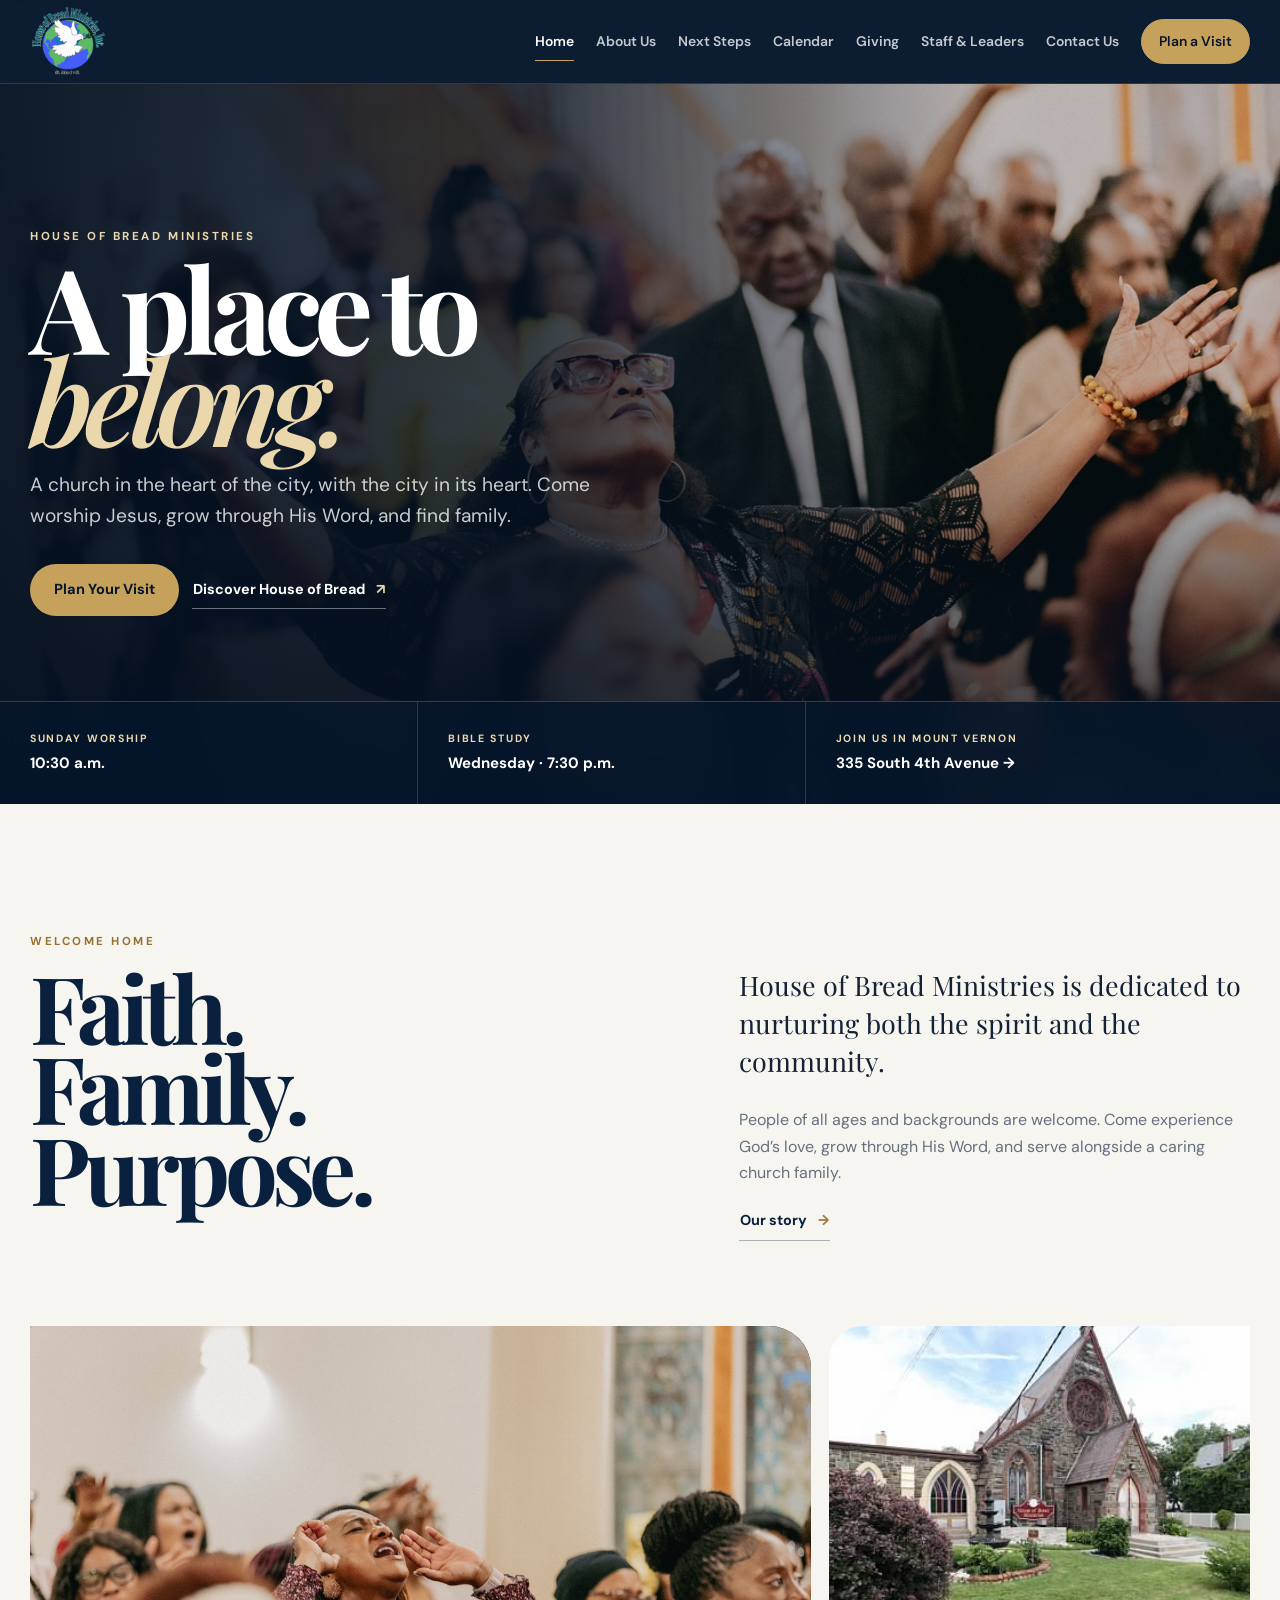
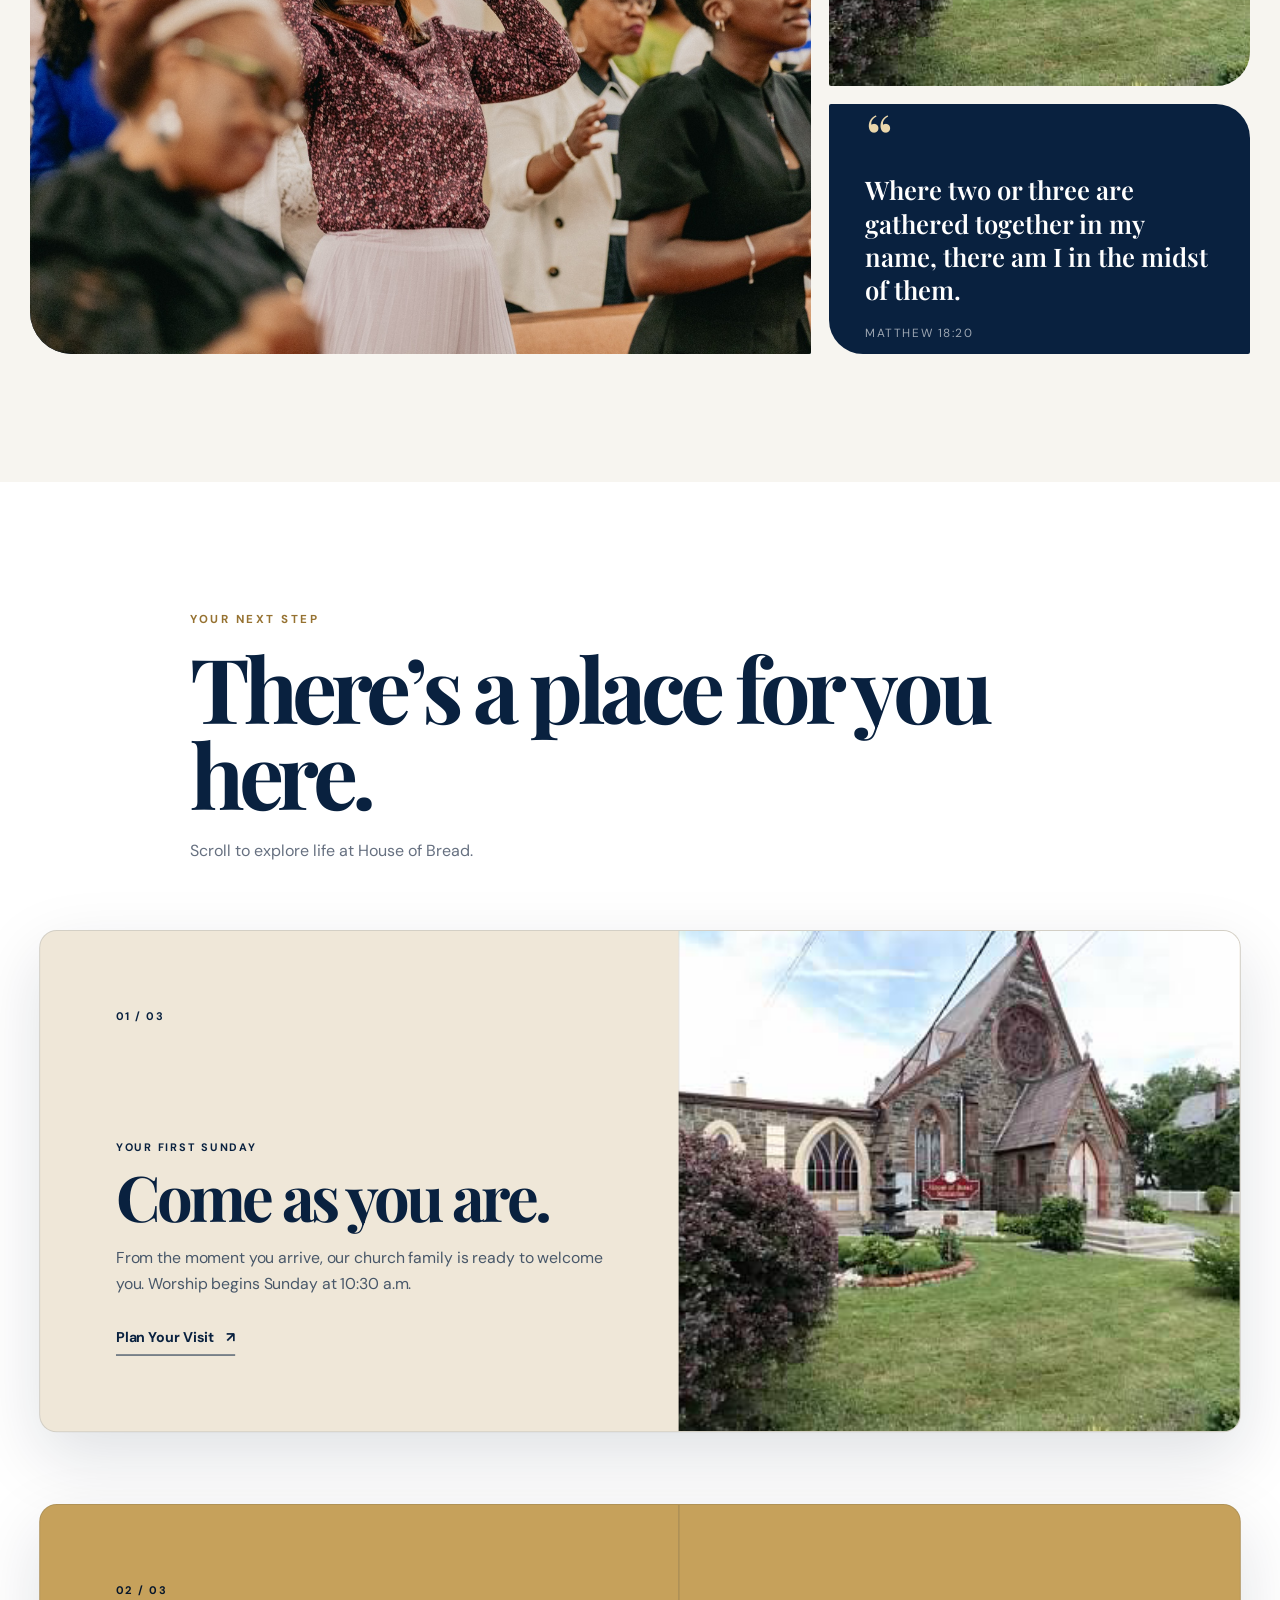
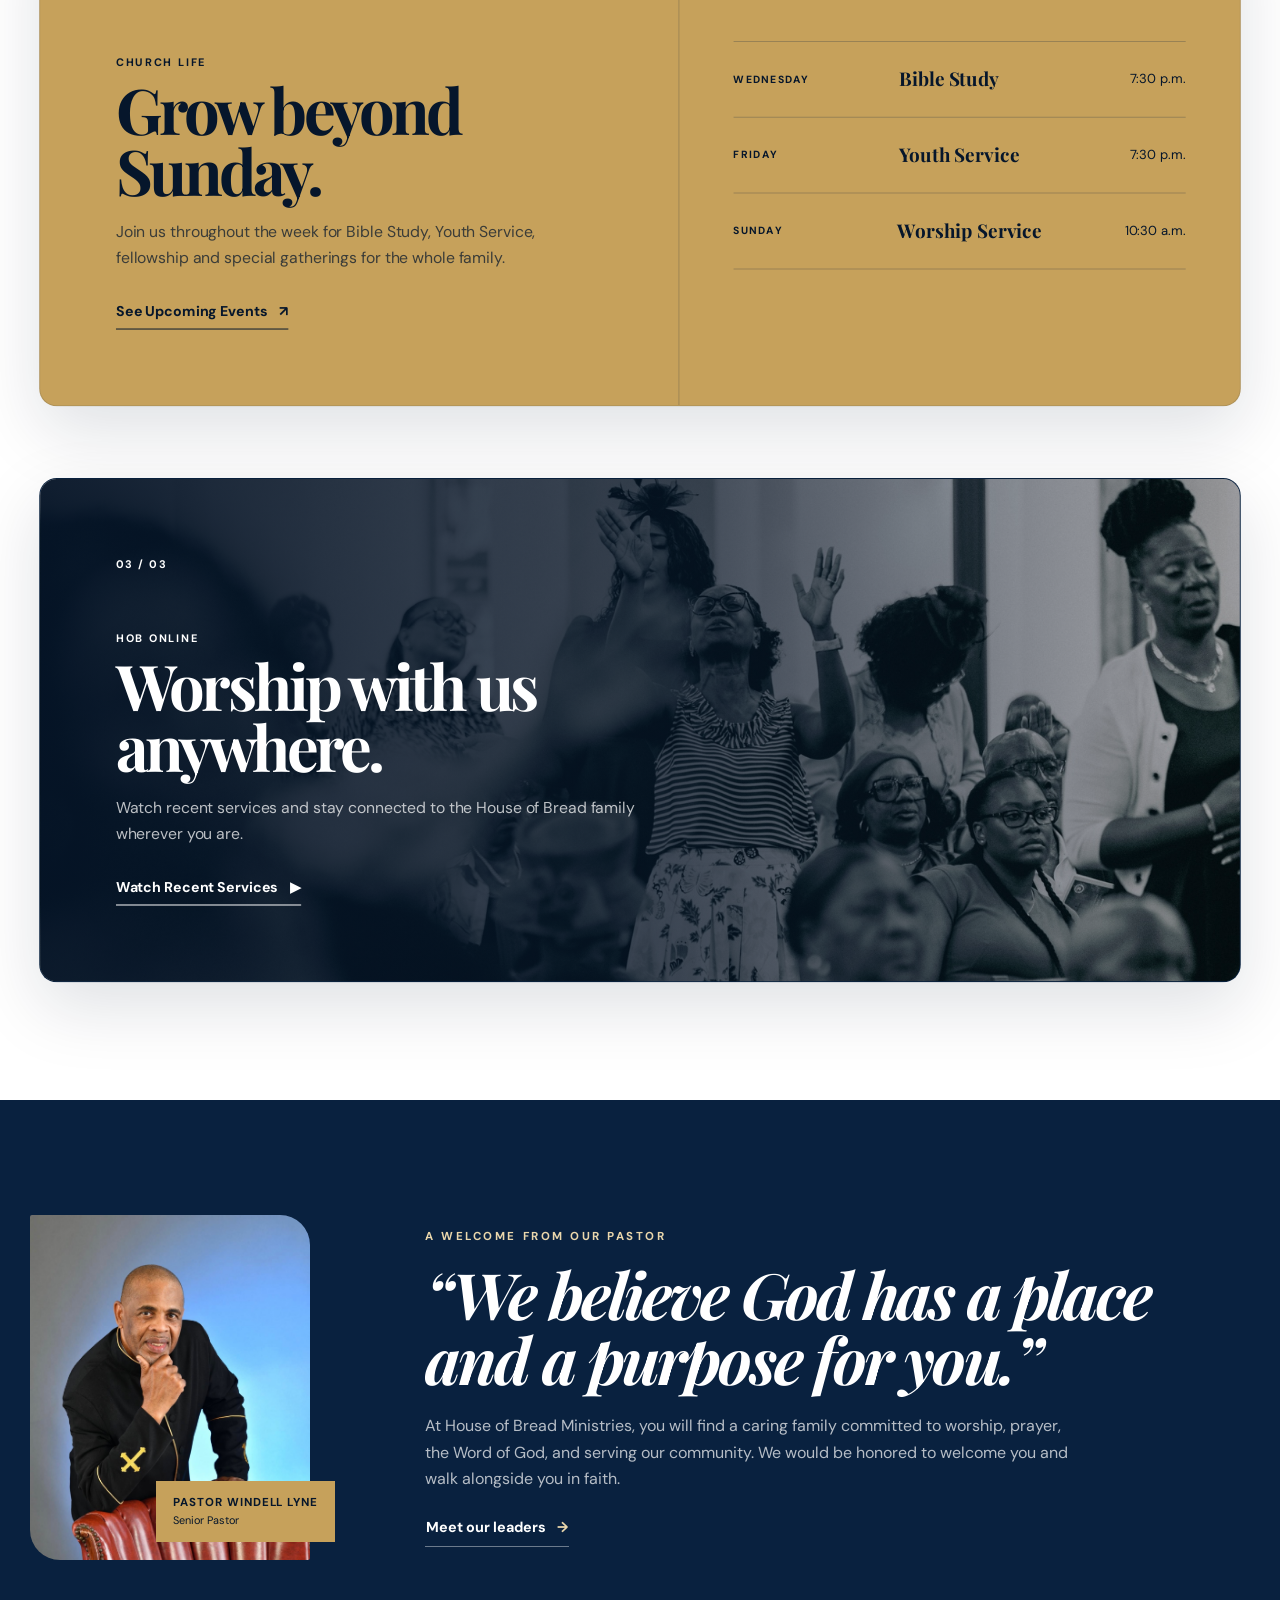
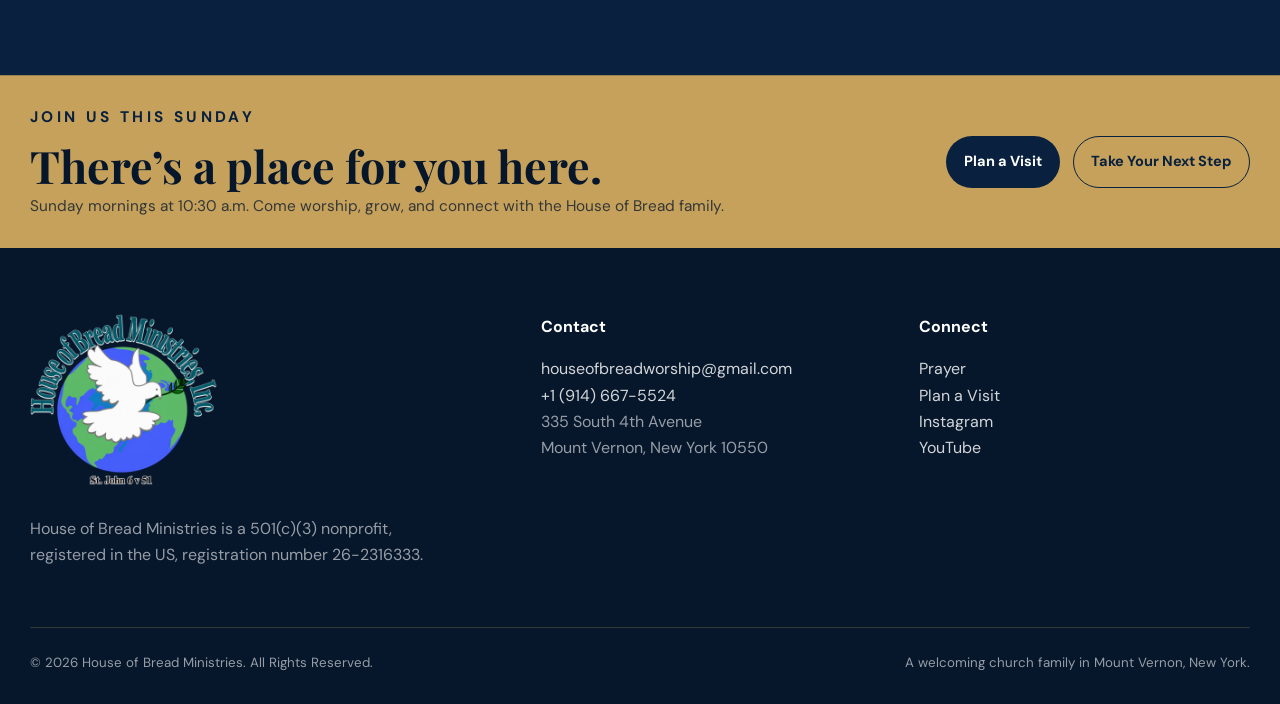
==== commit f4b26555: "Create cohesive scroll-led homepage experience" ====
--- a/index.html
+++ b/index.html
@@ -6,123 +6,125 @@
   <meta name="description" content="House of Bread Ministries in Mount Vernon, New York. Worship, grow in faith, and serve together.">
   <meta name="theme-color" content="#09213f">
   <title>House of Bread Ministries | Welcome Home</title>
-  <link rel="stylesheet" href="assets/css/styles.css?v=editorial-interactive-11">
+  <link rel="stylesheet" href="assets/css/styles.css?v=signature-home-12">
 </head>
-<body data-page="home" class="editorial-home">
+<body data-page="home" class="signature-home">
 <div id="siteHeader"></div>
 <main id="main">
-  <section class="editorial-hero">
-    <img class="editorial-hero-photo" src="assets/images/worship-hero.jpeg" alt="The House of Bread Ministries church family worshiping together">
-    <div class="editorial-hero-shade"></div>
-    <div class="container editorial-hero-inner">
-      <div class="editorial-hero-copy">
+  <section class="signature-hero">
+    <img class="signature-hero-photo" src="assets/images/worship-hero.jpeg" alt="The House of Bread Ministries church family worshiping together">
+    <div class="signature-hero-overlay"></div>
+    <div class="container signature-hero-inner">
+      <div class="signature-hero-copy">
         <p class="eyebrow eyebrow-light">House of Bread Ministries</p>
-        <h1>Welcome home.</h1>
+        <h1>A place to<br><em>belong.</em></h1>
         <p>A church in the heart of the city, with the city in its heart. Come worship Jesus, grow through His Word, and find family.</p>
         <div class="actions">
           <a class="btn btn-gold js-action" data-action="planVisit" href="#">Plan Your Visit</a>
-          <a class="editorial-text-link" href="next-steps.html">Take Your Next Step <span>↗</span></a>
+          <a class="signature-link signature-link-light" href="about-us.html">Discover House of Bread <span>↗</span></a>
         </div>
       </div>
     </div>
-    <div class="editorial-service-bar">
-      <div class="container editorial-service-inner">
-        <p><span>This Sunday</span><strong>Worship at 10:30 a.m.</strong></p>
-        <p><span>Wednesday</span><strong>Bible Study at 7:30 p.m.</strong></p>
-        <a href="contact-us.html"><span>Mount Vernon, New York</span><strong>Get Directions →</strong></a>
+    <div class="signature-service">
+      <div class="container signature-service-inner">
+        <p><span>Sunday Worship</span><strong>10:30 a.m.</strong></p>
+        <p><span>Bible Study</span><strong>Wednesday · 7:30 p.m.</strong></p>
+        <a href="contact-us.html"><span>Join us in Mount Vernon</span><strong>335 South 4th Avenue →</strong></a>
       </div>
     </div>
   </section>
 
-  <section class="editorial-story">
-    <div class="container editorial-story-intro">
+  <section class="signature-intro">
+    <div class="container signature-intro-grid">
       <div>
-        <p class="eyebrow">You belong here</p>
-        <h2>Faith grows best in family.</h2>
+        <p class="eyebrow">Welcome home</p>
+        <h2>Faith.<br>Family.<br>Purpose.</h2>
       </div>
-      <div class="editorial-story-copy">
+      <div class="signature-intro-copy">
         <p class="lead-paragraph">House of Bread Ministries is dedicated to nurturing both the spirit and the community.</p>
-        <p>People of all ages and backgrounds are welcome. Come experience God’s love, grow in faith, and serve alongside us.</p>
-        <a class="text-link" href="about-us.html">Discover our story →</a>
+        <p>People of all ages and backgrounds are welcome. Come experience God’s love, grow through His Word, and serve alongside a caring church family.</p>
+        <a class="signature-link" href="about-us.html">Our story <span>→</span></a>
       </div>
     </div>
 
-    <div class="container editorial-mosaic" aria-label="Life at House of Bread Ministries">
-      <figure class="editorial-tile editorial-tile-wide">
+    <div class="container signature-gallery">
+      <figure class="signature-gallery-main">
         <img src="assets/images/worship-community.jpeg" alt="House of Bread Ministries congregation worshiping together">
       </figure>
-      <figure class="editorial-tile editorial-tile-tall">
-        <img src="assets/images/pastor-windell.jpeg" alt="Pastor Windell Lyne">
+      <figure class="signature-gallery-side">
+        <img src="assets/images/church-building-wide.png" alt="House of Bread Ministries church building in Mount Vernon">
       </figure>
-      <figure class="editorial-tile editorial-tile-small">
-        <img src="assets/images/evangelist-jacqueline.jpeg" alt="Evangelist Jacqueline Lyne">
-      </figure>
-      <figure class="editorial-tile editorial-tile-service">
-        <img src="assets/images/worship-black-white.jpeg" alt="House of Bread Ministries church family in worship">
-      </figure>
-    </div>
-
-    <blockquote class="container editorial-scripture">
-      <span aria-hidden="true">“</span>
-      <p>Go, therefore, and make disciples of all nations, baptizing them in the name of the Father and of the Son and of the Holy Spirit.</p>
-      <cite>Matthew 28:19</cite>
-    </blockquote>
-  </section>
-
-  <section class="explore-section" aria-labelledby="explore-title">
-    <div class="container explore-heading">
-      <div>
-        <p class="eyebrow">Find your place</p>
-        <h2 id="explore-title">Explore House of Bread.</h2>
+      <div class="signature-verse">
+        <span aria-hidden="true">“</span>
+        <blockquote>Where two or three are gathered together in my name, there am I in the midst of them.</blockquote>
+        <cite>Matthew 18:20</cite>
       </div>
-      <div class="explore-controls" aria-label="Scroll through ways to connect">
-        <button class="explore-arrow" type="button" data-carousel-prev aria-label="Previous card">←</button>
-        <button class="explore-arrow" type="button" data-carousel-next aria-label="Next card">→</button>
-      </div>
-    </div>
-
-    <div class="explore-track-wrap">
-      <div class="explore-track" data-carousel tabindex="0">
-        <a class="explore-card explore-card-cream js-action" data-action="planVisit" href="#">
-          <span class="explore-number">01</span>
-          <div><p>New here?</p><h3>Plan Your Visit</h3><span class="explore-cta">What to expect ↗</span></div>
-        </a>
-        <a class="explore-card explore-card-photo" href="calendar.html">
-          <img src="assets/images/worship-community.jpeg" alt="Church family gathering together">
-          <span class="explore-card-shade"></span>
-          <span class="explore-number">02</span>
-          <div><p>Gather with us</p><h3>Upcoming Events</h3><span class="explore-cta">View the calendar ↗</span></div>
-        </a>
-        <a class="explore-card explore-card-navy" data-bind-href="site.youtube" href="#" target="_blank" rel="noopener">
-          <span class="explore-number">03</span>
-          <div><p>HOB Online</p><h3>Watch Recent Services</h3><span class="explore-cta">Watch now ↗</span></div>
-        </a>
-        <a class="explore-card explore-card-photo" href="next-steps.html">
-          <img src="assets/images/worship-hero.jpeg" alt="House of Bread Ministries worship service">
-          <span class="explore-card-shade"></span>
-          <span class="explore-number">04</span>
-          <div><p>Grow and serve</p><h3>Ministries &amp; Next Steps</h3><span class="explore-cta">Find your place ↗</span></div>
-        </a>
-        <a class="explore-card explore-card-gold" href="contact-us.html">
-          <span class="explore-number">05</span>
-          <div><p>We are here for you</p><h3>Prayer &amp; Connection</h3><span class="explore-cta">Reach out ↗</span></div>
-        </a>
-      </div>
-      <p class="explore-swipe">Swipe to explore <span>→</span></p>
     </div>
   </section>
 
-  <section class="editorial-pastor">
-    <div class="container editorial-pastor-inner">
-      <div class="editorial-pastor-portrait">
+  <section class="journey-section" aria-labelledby="journey-title">
+    <div class="container journey-heading">
+      <p class="eyebrow">Your next step</p>
+      <h2 id="journey-title">There’s a place for you here.</h2>
+      <p>Scroll to explore life at House of Bread.</p>
+    </div>
+
+    <div class="container journey-stack" data-journey>
+      <article class="journey-panel journey-panel-visit" data-journey-panel>
+        <div class="journey-copy">
+          <span class="journey-count">01 / 03</span>
+          <p class="journey-kicker">Your first Sunday</p>
+          <h3>Come as you are.</h3>
+          <p>From the moment you arrive, our church family is ready to welcome you. Worship begins Sunday at 10:30 a.m.</p>
+          <a class="journey-action js-action" data-action="planVisit" href="#">Plan Your Visit <span>↗</span></a>
+        </div>
+        <div class="journey-media">
+          <img src="assets/images/church-building-wide.png" alt="House of Bread Ministries church building">
+        </div>
+      </article>
+
+      <article class="journey-panel journey-panel-connect" data-journey-panel>
+        <div class="journey-copy">
+          <span class="journey-count">02 / 03</span>
+          <p class="journey-kicker">Church life</p>
+          <h3>Grow beyond Sunday.</h3>
+          <p>Join us throughout the week for Bible Study, Youth Service, fellowship and special gatherings for the whole family.</p>
+          <a class="journey-action" href="calendar.html">See Upcoming Events <span>↗</span></a>
+        </div>
+        <div class="journey-schedule" aria-label="Weekly service times">
+          <p><span>Wednesday</span><strong>Bible Study</strong><em>7:30 p.m.</em></p>
+          <p><span>Friday</span><strong>Youth Service</strong><em>7:30 p.m.</em></p>
+          <p><span>Sunday</span><strong>Worship Service</strong><em>10:30 a.m.</em></p>
+        </div>
+      </article>
+
+      <article class="journey-panel journey-panel-watch" data-journey-panel>
+        <div class="journey-watch-bg">
+          <img src="assets/images/worship-black-white.jpeg" alt="House of Bread Ministries congregation worshiping">
+        </div>
+        <div class="journey-watch-shade"></div>
+        <div class="journey-copy">
+          <span class="journey-count">03 / 03</span>
+          <p class="journey-kicker">HOB Online</p>
+          <h3>Worship with us anywhere.</h3>
+          <p>Watch recent services and stay connected to the House of Bread family wherever you are.</p>
+          <a class="journey-action" data-bind-href="site.youtube" href="#" target="_blank" rel="noopener">Watch Recent Services <span>▶</span></a>
+        </div>
+      </article>
+    </div>
+  </section>
+
+  <section class="signature-pastor">
+    <div class="container signature-pastor-grid">
+      <div class="signature-pastor-image">
         <img src="assets/images/pastor-windell.jpeg" alt="Pastor Windell Lyne">
-        <span>Pastor Windell Lyne</span>
+        <p><strong>Pastor Windell Lyne</strong><span>Senior Pastor</span></p>
       </div>
-      <div class="editorial-pastor-message">
+      <div class="signature-pastor-copy">
         <p class="eyebrow eyebrow-light">A welcome from our pastor</p>
         <h2>“We believe God has a place and a purpose for you.”</h2>
-        <p>At House of Bread Ministries, you will find a caring family committed to worship, prayer, the Word of God, and serving our community. We would be honored to welcome you.</p>
-        <a class="editorial-text-link" href="staff-leaders.html">Meet Our Leaders <span>→</span></a>
+        <p>At House of Bread Ministries, you will find a caring family committed to worship, prayer, the Word of God, and serving our community. We would be honored to welcome you and walk alongside you in faith.</p>
+        <a class="signature-link signature-link-light" href="staff-leaders.html">Meet our leaders <span>→</span></a>
       </div>
     </div>
   </section>
@@ -131,6 +133,6 @@
 <script src="assets/js/site-data.js"></script>
 <script src="assets/js/content-loader.js"></script>
 <script src="assets/js/components.js?v=mobile-logo-4"></script>
-<script src="assets/js/home-interactions.js?v=1"></script>
+<script src="assets/js/home-interactions.js?v=2"></script>
 </body>
 </html>
--- a/assets/css/styles.css
+++ b/assets/css/styles.css
@@ -1095,3 +1095,145 @@
 @media(prefers-reduced-motion:reduce){
  .editorial-tile img,.explore-card,.explore-card>img,.explore-arrow{transition:none}
 }
+
+/* ===== House of Bread signature homepage ===== */
+.signature-home{overflow-x:hidden;background:#f7f5f0}
+.signature-hero{min-height:720px;position:relative;display:flex;align-items:center;overflow:hidden;background:var(--navy-deep);color:#fff}
+.signature-hero-photo,.signature-hero-overlay{position:absolute;inset:0;width:100%;height:100%}
+.signature-hero-photo{object-fit:cover;object-position:center 44%;transform:scale(1.01)}
+.signature-hero-overlay{background:linear-gradient(90deg,rgba(4,17,34,.95) 0%,rgba(4,17,34,.78) 42%,rgba(4,17,34,.16) 78%),linear-gradient(0deg,rgba(4,17,34,.8),transparent 52%)}
+.signature-hero-inner{position:relative;z-index:2;padding:110px 0 155px}
+.signature-hero-copy{max-width:760px}
+.signature-hero h1{margin:0 0 24px;font-size:clamp(4.8rem,9.2vw,9.2rem);letter-spacing:-.07em;line-height:.78}
+.signature-hero h1 em{color:var(--gold-light);font-weight:600}
+.signature-hero-copy>p:not(.eyebrow){max-width:610px;margin:0;color:rgba(255,255,255,.78);font-size:clamp(1.05rem,1.5vw,1.25rem)}
+.signature-link{display:inline-flex;align-items:center;gap:11px;padding:7px 1px;border-bottom:1px solid rgba(9,33,63,.32);color:var(--navy);font-size:.9rem;font-weight:700}
+.signature-link span{color:#9b7837;transition:transform .2s ease}
+.signature-link:hover span{transform:translateX(4px)}
+.signature-link-light{border-bottom-color:rgba(255,255,255,.4);color:#fff}
+.signature-link-light span{color:var(--gold-light)}
+.signature-service{position:absolute;right:0;bottom:0;left:0;z-index:3;border-top:1px solid rgba(255,255,255,.18);background:rgba(6,22,43,.88);backdrop-filter:blur(16px)}
+.signature-service-inner{min-height:102px;display:grid;grid-template-columns:1fr 1fr 1.15fr}
+.signature-service-inner>*{margin:0;padding:20px 30px;display:flex;flex-direction:column;justify-content:center;border-left:1px solid rgba(255,255,255,.16)}
+.signature-service-inner>*:first-child{padding-left:0;border-left:0}
+.signature-service-inner span{color:var(--gold-light);font-size:.66rem;font-weight:700;letter-spacing:.16em;text-transform:uppercase}
+.signature-service-inner strong{margin-top:4px;color:#fff;font-size:.94rem}
+
+.signature-intro{padding:clamp(80px,10vw,135px) 0;background:#f7f5f0}
+.signature-intro-grid{display:grid;grid-template-columns:1fr .88fr;gap:clamp(55px,10vw,150px);align-items:start}
+.signature-intro h2{margin:0;color:var(--navy);font-size:clamp(3.8rem,7.3vw,7.4rem);letter-spacing:-.06em;line-height:.86}
+.signature-intro-copy{max-width:560px;padding-top:34px}
+.signature-intro-copy>p:not(.lead-paragraph){color:var(--muted)}
+.signature-gallery{margin-top:85px;display:grid;grid-template-columns:1.3fr .7fr;grid-template-rows:360px 250px;gap:18px}
+.signature-gallery figure{position:relative;overflow:hidden;margin:0;background:var(--navy)}
+.signature-gallery img{width:100%;height:100%;object-fit:cover;transition:transform .8s cubic-bezier(.2,.7,.2,1)}
+.signature-gallery figure:hover img{transform:scale(1.035)}
+.signature-gallery-main{grid-row:1 / 3;border-radius:2px 42px 2px 42px}
+.signature-gallery-main img{object-position:center 42%}
+.signature-gallery-side{border-radius:34px 2px 34px 2px}
+.signature-verse{padding:32px 36px;display:flex;flex-direction:column;justify-content:center;background:var(--navy);color:#fff;border-radius:2px 34px 2px 34px}
+.signature-verse>span{color:var(--gold-light);font-family:"Playfair Display",Georgia,serif;font-size:4.3rem;line-height:.65}
+.signature-verse blockquote{margin:14px 0 18px;font-family:"Playfair Display",Georgia,serif;font-size:clamp(1.25rem,2vw,1.8rem);font-weight:600;line-height:1.3}
+.signature-verse cite{color:rgba(255,255,255,.6);font-size:.74rem;font-style:normal;letter-spacing:.13em;text-transform:uppercase}
+
+.journey-section{padding:clamp(80px,10vw,130px) 0 110px;background:#fff}
+.journey-heading{max-width:900px;margin-bottom:65px}
+.journey-heading h2{margin:0;color:var(--navy);font-size:clamp(3.4rem,7vw,7rem);letter-spacing:-.06em;line-height:.96}
+.journey-heading>p:last-child{margin:22px 0 0;color:var(--muted)}
+.journey-stack{position:relative}
+.journey-panel{min-height:510px;position:sticky;top:105px;overflow:hidden;margin-bottom:64px;display:grid;grid-template-columns:1fr .88fr;border:1px solid rgba(9,33,63,.12);border-radius:18px;box-shadow:0 25px 70px rgba(6,22,43,.13);transform:scale(.985);transform-origin:center top;transition:transform .45s ease,box-shadow .45s ease}
+.journey-panel.is-current{transform:scale(1);box-shadow:0 30px 85px rgba(6,22,43,.2)}
+.journey-panel:nth-child(1){z-index:1}
+.journey-panel:nth-child(2){z-index:2;top:123px}
+.journey-panel:nth-child(3){z-index:3;top:141px;margin-bottom:0}
+.journey-copy{padding:clamp(42px,6vw,82px);display:flex;flex-direction:column;justify-content:center;align-items:flex-start}
+.journey-count{margin-bottom:auto;font-size:.7rem;font-weight:700;letter-spacing:.14em}
+.journey-kicker{margin:34px 0 10px;font-size:.69rem;font-weight:700;letter-spacing:.17em;text-transform:uppercase}
+.journey-panel h3{max-width:650px;margin:0 0 20px;font-size:clamp(3rem,5vw,5.3rem);letter-spacing:-.055em;line-height:.94}
+.journey-copy>p:not(.journey-kicker){max-width:560px;margin:0;color:inherit;opacity:.72}
+.journey-action{margin-top:30px;display:inline-flex;align-items:center;gap:12px;padding-bottom:5px;border-bottom:1px solid currentColor;font-size:.9rem;font-weight:700}
+.journey-action span{transition:transform .2s ease}
+.journey-action:hover span{transform:translate(4px,-2px)}
+.journey-panel-visit{background:#efe7d8;color:var(--navy)}
+.journey-media{position:relative;overflow:hidden}
+.journey-media::after{content:"";position:absolute;inset:0;border-left:1px solid rgba(9,33,63,.12)}
+.journey-media img{width:100%;height:100%;object-fit:cover;transition:transform .8s cubic-bezier(.2,.7,.2,1)}
+.journey-panel:hover .journey-media img{transform:scale(1.035)}
+.journey-panel-connect{background:var(--gold);color:var(--navy-deep)}
+.journey-schedule{padding:55px;display:flex;flex-direction:column;justify-content:center;border-left:1px solid rgba(9,33,63,.2)}
+.journey-schedule p{margin:0;padding:22px 0;display:grid;grid-template-columns:.7fr 1fr auto;gap:16px;align-items:center;border-bottom:1px solid rgba(9,33,63,.24)}
+.journey-schedule p:first-child{border-top:1px solid rgba(9,33,63,.24)}
+.journey-schedule span{font-size:.66rem;font-weight:700;letter-spacing:.13em;text-transform:uppercase}
+.journey-schedule strong{font-family:"Playfair Display",Georgia,serif;font-size:1.2rem}
+.journey-schedule em{font-size:.83rem;font-style:normal}
+.journey-panel-watch{display:block;background:var(--navy);color:#fff}
+.journey-watch-bg,.journey-watch-shade{position:absolute;inset:0}
+.journey-watch-bg img{width:100%;height:100%;object-fit:cover;object-position:center 43%;transition:transform .8s cubic-bezier(.2,.7,.2,1)}
+.journey-panel-watch:hover .journey-watch-bg img{transform:scale(1.025)}
+.journey-watch-shade{background:linear-gradient(90deg,rgba(5,20,39,.95),rgba(5,20,39,.72) 53%,rgba(5,20,39,.22))}
+.journey-panel-watch .journey-copy{min-height:510px;position:relative;z-index:1;max-width:760px}
+
+.signature-pastor{padding:clamp(72px,9vw,115px) 0;background:var(--navy);color:#fff}
+.signature-pastor-grid{display:grid;grid-template-columns:280px 1fr;gap:clamp(55px,9vw,130px);align-items:center}
+.signature-pastor-image{position:relative}
+.signature-pastor-image img{width:100%;height:345px;object-fit:cover;object-position:center 18%;border-radius:2px 30px 2px 30px}
+.signature-pastor-image p{position:absolute;right:-25px;bottom:18px;margin:0;padding:12px 17px;background:var(--gold);color:var(--navy-deep)}
+.signature-pastor-image strong,.signature-pastor-image span{display:block}
+.signature-pastor-image strong{font-size:.72rem;letter-spacing:.08em;text-transform:uppercase}
+.signature-pastor-image span{font-size:.68rem}
+.signature-pastor-copy{max-width:780px}
+.signature-pastor-copy h2{margin:0 0 22px;font-size:clamp(2.8rem,5vw,5rem);font-style:italic;letter-spacing:-.045em;line-height:1.02}
+.signature-pastor-copy>p:not(.eyebrow){max-width:650px;color:rgba(255,255,255,.7)}
+
+@media(max-width:900px){
+ .signature-intro-grid{grid-template-columns:1fr;gap:34px}
+ .signature-intro-copy{padding-top:0}
+ .journey-panel{grid-template-columns:1fr .72fr}
+ .journey-copy{padding:48px}
+ .journey-schedule{padding:36px}
+ .journey-schedule p{grid-template-columns:1fr auto}
+ .journey-schedule span{grid-column:1/-1}
+ .signature-pastor-grid{grid-template-columns:240px 1fr;gap:55px}
+}
+@media(max-width:700px){
+ .signature-hero{min-height:0;display:block}
+ .signature-hero-photo{object-position:58% center}
+ .signature-hero-overlay{background:linear-gradient(90deg,rgba(4,17,34,.92),rgba(4,17,34,.46)),linear-gradient(0deg,rgba(4,17,34,.86),transparent)}
+ .signature-hero-inner{padding:92px 0 76px}
+ .signature-hero h1{font-size:clamp(4rem,20vw,6rem)}
+ .signature-hero-copy>p:not(.eyebrow){font-size:1rem}
+ .signature-service{position:relative}
+ .signature-service-inner{grid-template-columns:1fr}
+ .signature-service-inner>*{min-height:67px;padding:11px 0;border-top:1px solid rgba(255,255,255,.15);border-left:0}
+ .signature-service-inner>*:first-child{border-top:0}
+ .signature-intro{padding:64px 0}
+ .signature-intro h2{font-size:clamp(3.4rem,16vw,5.2rem)}
+ .signature-gallery{margin-top:48px;grid-template-columns:1fr;grid-template-rows:300px 190px auto;gap:12px}
+ .signature-gallery-main{grid-row:auto;border-radius:2px 25px 2px 25px}
+ .signature-gallery-side{border-radius:20px 2px 20px 2px}
+ .signature-verse{padding:28px;border-radius:2px 20px 2px 20px}
+ .journey-section{padding:64px 0 70px}
+ .journey-heading{margin-bottom:40px}
+ .journey-heading h2{font-size:clamp(3rem,14vw,4.45rem)}
+ .journey-panel,.journey-panel:nth-child(2),.journey-panel:nth-child(3){min-height:0;top:88px;margin-bottom:32px;grid-template-columns:1fr;border-radius:14px}
+ .journey-panel:nth-child(2){top:100px}
+ .journey-panel:nth-child(3){top:112px}
+ .journey-copy{min-height:390px;padding:32px 26px}
+ .journey-count{margin-bottom:auto}
+ .journey-panel h3{font-size:clamp(2.65rem,13vw,3.8rem)}
+ .journey-media{height:210px;grid-row:1}
+ .journey-media::after{border-left:0;border-bottom:1px solid rgba(9,33,63,.12)}
+ .journey-schedule{padding:0 26px 30px;border-left:0}
+ .journey-schedule p{padding:15px 0}
+ .journey-panel-connect .journey-copy{min-height:330px;padding-bottom:20px}
+ .journey-panel-watch .journey-copy{min-height:475px}
+ .journey-watch-shade{background:linear-gradient(0deg,rgba(5,20,39,.95),rgba(5,20,39,.56))}
+ .signature-pastor{padding:62px 0}
+ .signature-pastor-grid{grid-template-columns:1fr;gap:38px}
+ .signature-pastor-image{width:min(72vw,280px)}
+ .signature-pastor-image img{height:330px}
+ .signature-pastor-copy h2{font-size:clamp(2.5rem,12vw,3.7rem)}
+}
+@media(prefers-reduced-motion:reduce){
+ .signature-gallery img,.journey-media img,.journey-watch-bg img{transition:none}
+}
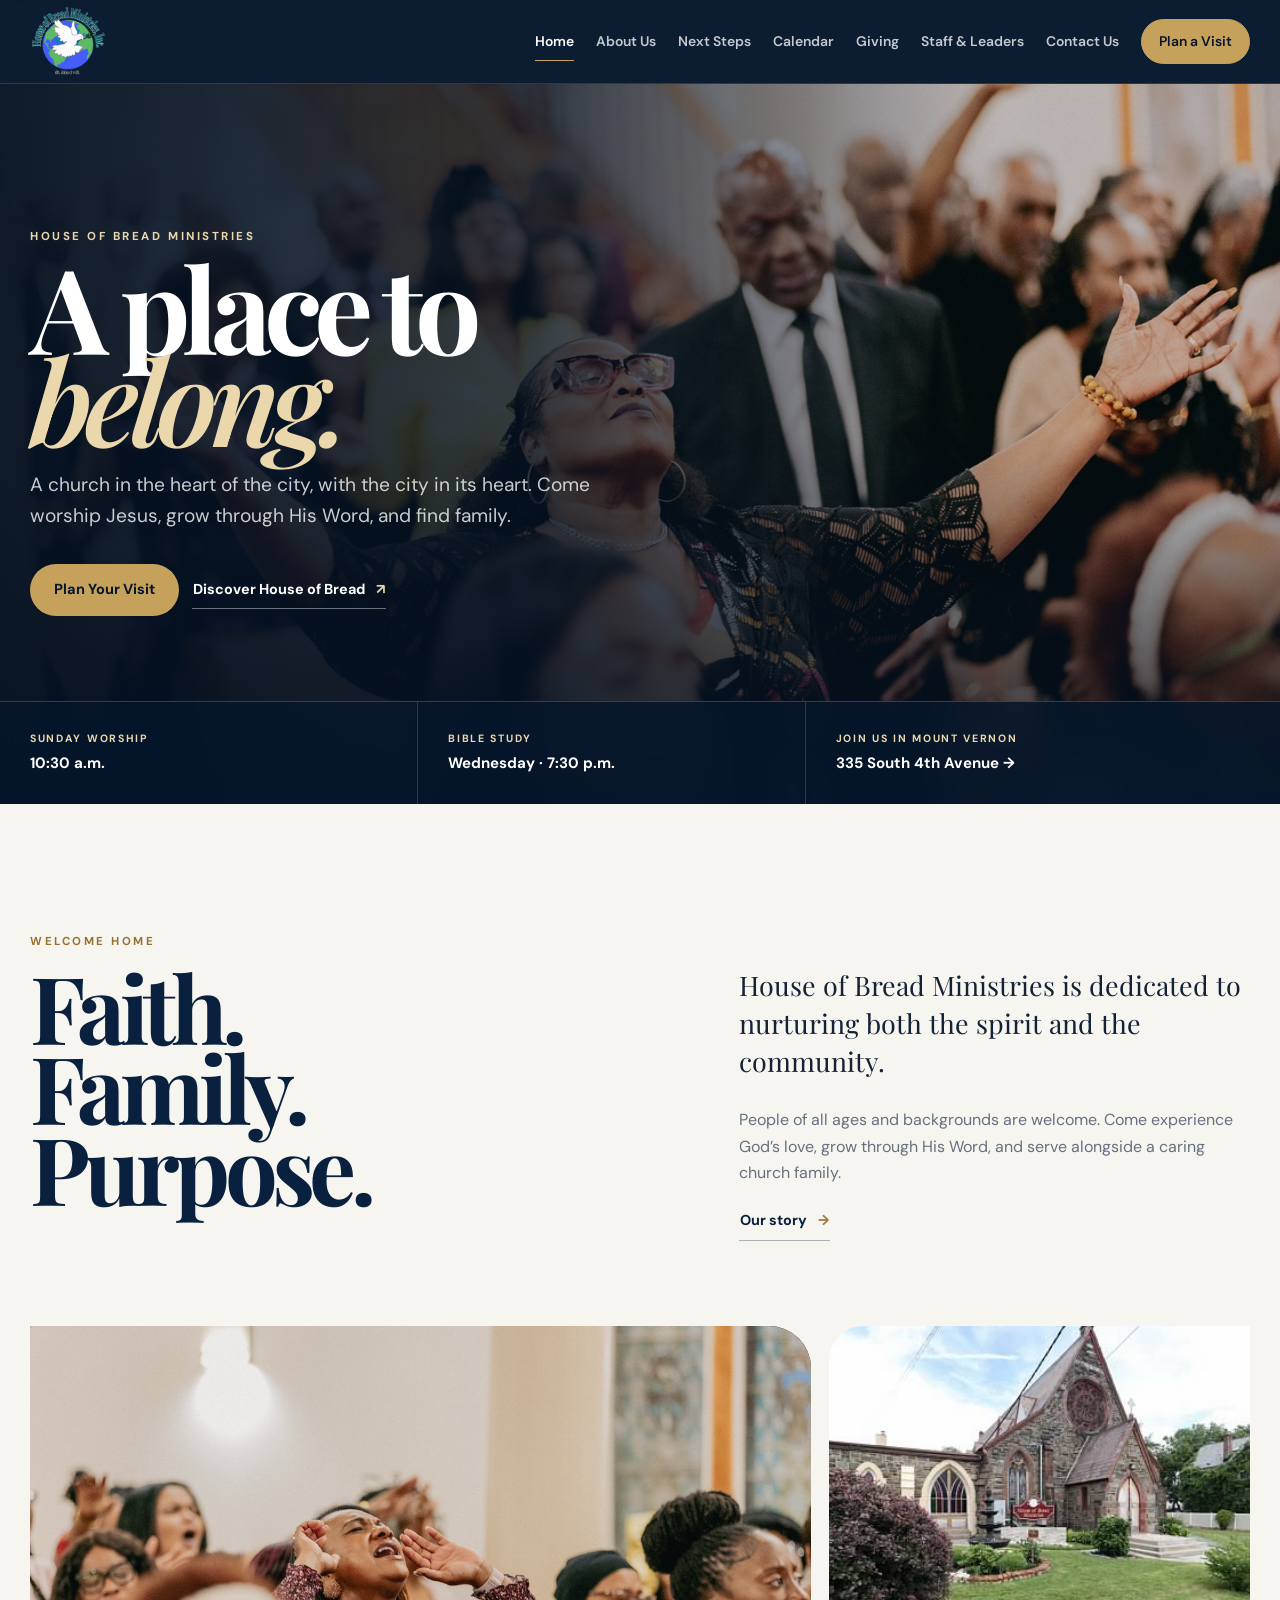
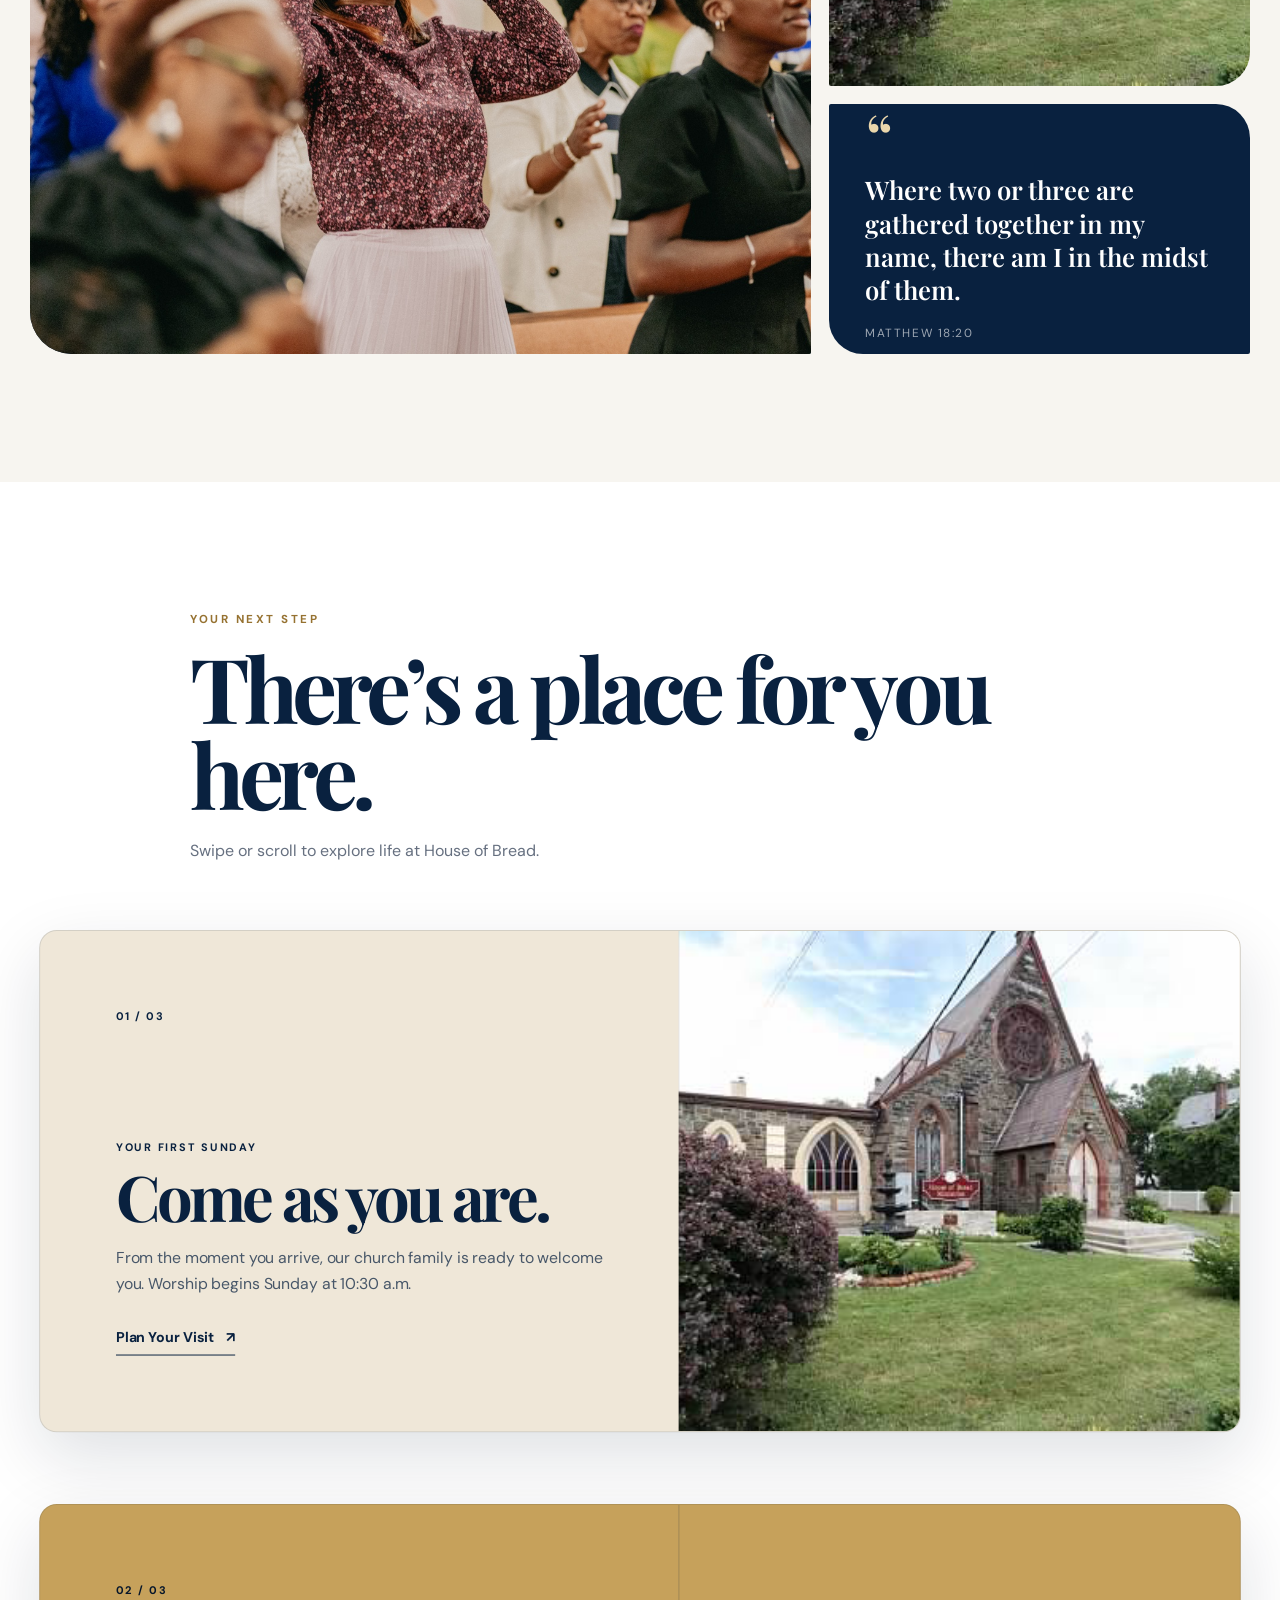
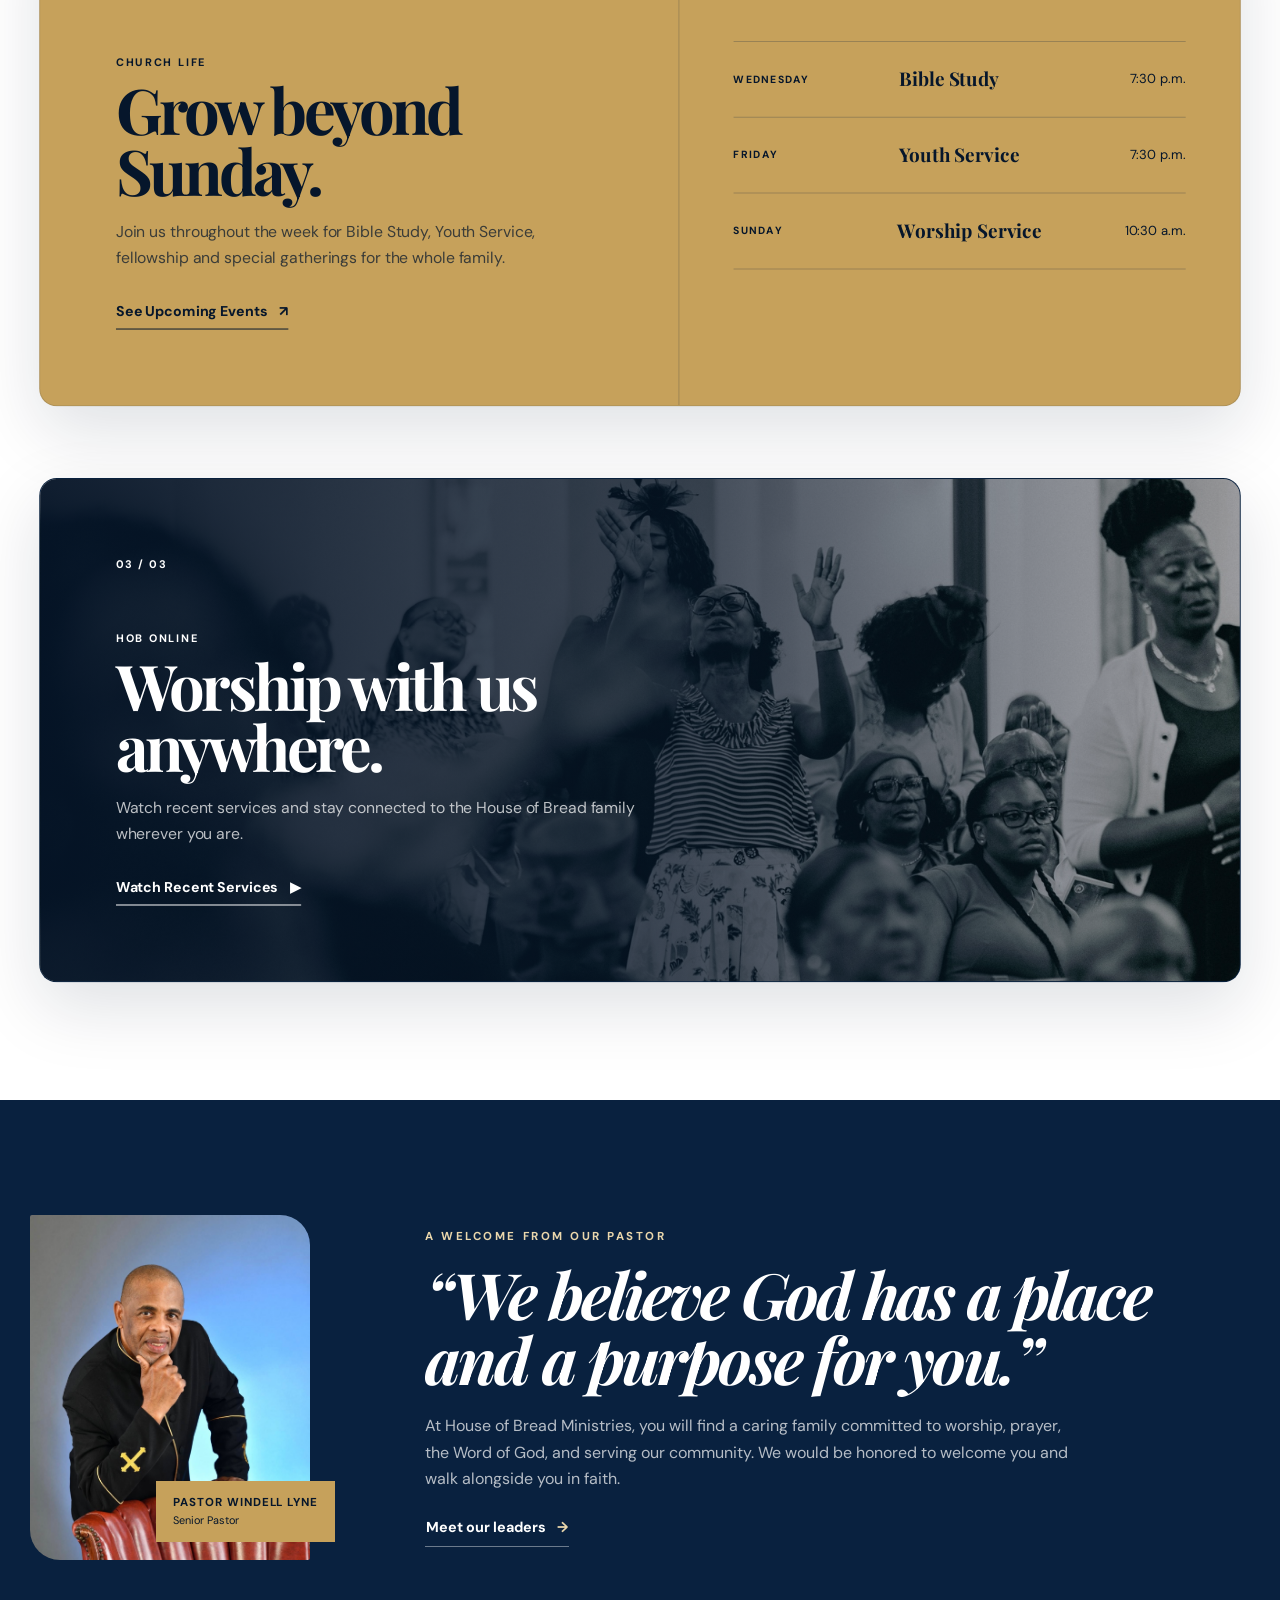
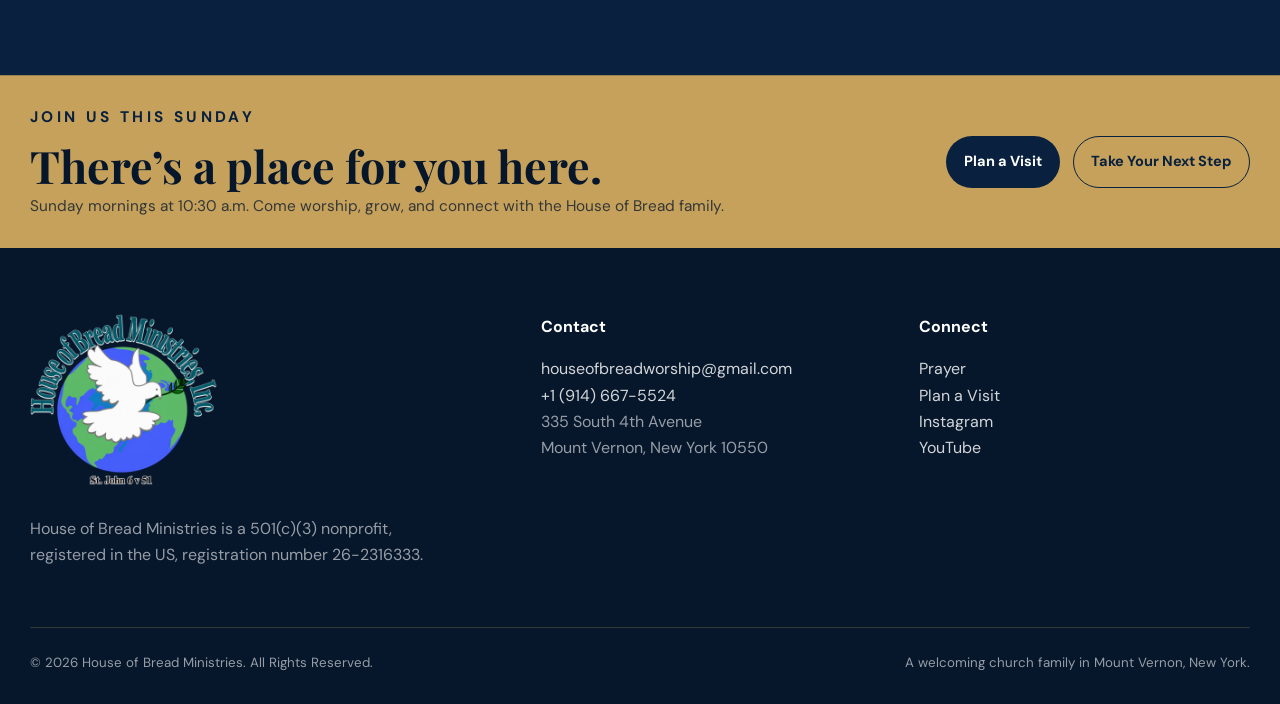
==== commit 40c1c338: "Make homepage next-step cards swipeable on mobile" ====
--- a/index.html
+++ b/index.html
@@ -6,7 +6,7 @@
   <meta name="description" content="House of Bread Ministries in Mount Vernon, New York. Worship, grow in faith, and serve together.">
   <meta name="theme-color" content="#09213f">
   <title>House of Bread Ministries | Welcome Home</title>
-  <link rel="stylesheet" href="assets/css/styles.css?v=signature-home-12">
+  <link rel="stylesheet" href="assets/css/styles.css?v=mobile-scroll-15">
 </head>
 <body data-page="home" class="signature-home">
 <div id="siteHeader"></div>
@@ -20,7 +20,7 @@
         <h1>A place to<br><em>belong.</em></h1>
         <p>A church in the heart of the city, with the city in its heart. Come worship Jesus, grow through His Word, and find family.</p>
         <div class="actions">
-          <a class="btn btn-gold js-action" data-action="planVisit" href="#">Plan Your Visit</a>
+          <a class="btn btn-gold" href="plan-your-visit.html">Plan Your Visit</a>
           <a class="signature-link signature-link-light" href="about-us.html">Discover House of Bread <span>↗</span></a>
         </div>
       </div>
@@ -66,17 +66,17 @@
     <div class="container journey-heading">
       <p class="eyebrow">Your next step</p>
       <h2 id="journey-title">There’s a place for you here.</h2>
-      <p>Scroll to explore life at House of Bread.</p>
+      <p>Swipe or scroll to explore life at House of Bread.</p>
     </div>
 
-    <div class="container journey-stack" data-journey>
+    <div class="container journey-stack" data-journey role="region" tabindex="0" aria-label="Explore your next steps">
       <article class="journey-panel journey-panel-visit" data-journey-panel>
         <div class="journey-copy">
           <span class="journey-count">01 / 03</span>
           <p class="journey-kicker">Your first Sunday</p>
           <h3>Come as you are.</h3>
           <p>From the moment you arrive, our church family is ready to welcome you. Worship begins Sunday at 10:30 a.m.</p>
-          <a class="journey-action js-action" data-action="planVisit" href="#">Plan Your Visit <span>↗</span></a>
+          <a class="journey-action" href="plan-your-visit.html">Plan Your Visit <span>↗</span></a>
         </div>
         <div class="journey-media">
           <img src="assets/images/church-building-wide.png" alt="House of Bread Ministries church building">
@@ -132,7 +132,7 @@
 <div id="siteFooter"></div>
 <script src="assets/js/site-data.js"></script>
 <script src="assets/js/content-loader.js"></script>
-<script src="assets/js/components.js?v=mobile-logo-4"></script>
+<script src="assets/js/components.js?v=mobile-native-14"></script>
 <script src="assets/js/home-interactions.js?v=2"></script>
 </body>
 </html>
--- a/assets/css/styles.css
+++ b/assets/css/styles.css
@@ -1237,3 +1237,327 @@
 @media(prefers-reduced-motion:reduce){
  .signature-gallery img,.journey-media img,.journey-watch-bg img{transition:none}
 }
+
+/* ===== Plan your visit ===== */
+.visit-page{background:#f7f5f0}
+.visit-page .footer-cta{display:none}
+.visit-welcome{padding:clamp(74px,8vw,115px) 0;background:#f7f5f0}
+.visit-welcome-grid{display:grid;grid-template-columns:1fr .8fr;gap:clamp(55px,9vw,130px);align-items:center}
+.visit-welcome-copy h1{max-width:760px;margin:0 0 26px;color:var(--navy);font-size:clamp(3.8rem,7vw,7.2rem);letter-spacing:-.065em;line-height:.91}
+.visit-welcome-copy>p:not(.eyebrow){max-width:640px;color:var(--muted);font-size:clamp(1.05rem,1.45vw,1.2rem)}
+.visit-welcome-image{position:relative;padding:0 0 28px 28px}
+.visit-welcome-image::before{content:"";position:absolute;bottom:0;left:0;width:64%;height:68%;background:var(--gold)}
+.visit-welcome-image img{width:100%;height:560px;position:relative;object-fit:cover;border-radius:2px 38px 2px 38px;box-shadow:var(--shadow)}
+.visit-welcome-image p{position:absolute;right:-18px;bottom:28px;margin:0;padding:18px 22px;background:var(--navy);color:#fff;box-shadow:var(--shadow-soft)}
+.visit-welcome-image span,.visit-welcome-image strong{display:block}
+.visit-welcome-image span{color:var(--gold-light);font-size:.66rem;font-weight:700;letter-spacing:.15em;text-transform:uppercase}
+.visit-welcome-image strong{margin-top:4px;font-family:"Playfair Display",Georgia,serif;font-size:1.15rem}
+
+.visit-facts{background:var(--navy);color:#fff}
+.visit-facts-grid{display:grid;grid-template-columns:repeat(3,1fr)}
+.visit-facts-grid>div{min-height:118px;padding:25px 34px;display:flex;align-items:center;gap:20px;border-left:1px solid rgba(255,255,255,.16)}
+.visit-facts-grid>div:first-child{padding-left:0;border-left:0}
+.visit-facts-grid>div>span{width:35px;height:35px;display:grid;place-items:center;border:1px solid rgba(234,215,172,.55);border-radius:50%;color:var(--gold-light);font-size:.65rem;font-weight:700}
+.visit-facts-grid p{margin:0}
+.visit-facts-grid small,.visit-facts-grid strong{display:block}
+.visit-facts-grid small{color:rgba(255,255,255,.55);font-size:.67rem;font-weight:700;letter-spacing:.14em;text-transform:uppercase}
+.visit-facts-grid strong{margin-top:4px;font-size:.95rem}
+
+.visit-expect{scroll-margin-top:95px;padding:clamp(82px,10vw,135px) 0;background:#fff}
+.visit-expect-grid{display:grid;grid-template-columns:.82fr 1.18fr;gap:clamp(60px,10vw,145px);align-items:start}
+.visit-expect-heading{position:sticky;top:125px}
+.visit-expect-heading h2{margin:0 0 24px;color:var(--navy);font-size:clamp(3rem,5.7vw,5.7rem);letter-spacing:-.055em;line-height:.98}
+.visit-expect-heading>p:not(.eyebrow){color:var(--muted)}
+.visit-steps{border-top:1px solid var(--line)}
+.visit-steps article{padding:36px 0;display:grid;grid-template-columns:52px 1fr;gap:24px;border-bottom:1px solid var(--line)}
+.visit-steps article>span{color:#9b7837;font-family:"Playfair Display",Georgia,serif;font-size:1.15rem}
+.visit-steps h3{margin:0 0 10px;color:var(--navy);font-size:clamp(1.65rem,2.7vw,2.55rem)}
+.visit-steps p{margin:0;color:var(--muted)}
+
+.visit-heart{min-height:540px;position:relative;display:flex;align-items:center;overflow:hidden;background:var(--navy);color:#fff}
+.visit-heart>img,.visit-heart-overlay{position:absolute;inset:0;width:100%;height:100%}
+.visit-heart>img{object-fit:cover;object-position:center 40%}
+.visit-heart-overlay{background:linear-gradient(90deg,rgba(5,20,39,.94),rgba(5,20,39,.63) 58%,rgba(5,20,39,.2))}
+.visit-heart-copy{position:relative;z-index:1}
+.visit-heart-copy blockquote{max-width:880px;margin:0;font-family:"Playfair Display",Georgia,serif;font-size:clamp(2.6rem,5vw,5.2rem);font-weight:600;line-height:1.05;letter-spacing:-.04em}
+
+.visit-questions{padding:clamp(82px,10vw,135px) 0;background:#f7f5f0}
+.visit-questions-grid{display:grid;grid-template-columns:.75fr 1.25fr;gap:clamp(60px,10vw,145px);align-items:start}
+.visit-questions h2{margin:0;color:var(--navy);font-size:clamp(3rem,5.5vw,5.5rem);letter-spacing:-.055em;line-height:.98}
+.visit-accordion{border-top:1px solid rgba(9,33,63,.22)}
+.visit-accordion details{border-bottom:1px solid rgba(9,33,63,.22)}
+.visit-accordion summary{padding:24px 0;display:flex;align-items:center;justify-content:space-between;gap:25px;cursor:pointer;list-style:none;color:var(--navy);font-family:"Playfair Display",Georgia,serif;font-size:clamp(1.25rem,2vw,1.65rem);font-weight:600}
+.visit-accordion summary::-webkit-details-marker{display:none}
+.visit-accordion summary span{font-family:"DM Sans",sans-serif;font-size:1.2rem;font-weight:400;transition:transform .2s ease}
+.visit-accordion details[open] summary span{transform:rotate(45deg)}
+.visit-accordion details p{max-width:650px;margin:-4px 45px 24px 0;color:var(--muted)}
+
+.visit-ready{padding:clamp(72px,9vw,115px) 0;background:var(--navy);color:#fff}
+.visit-ready-grid{display:grid;grid-template-columns:1fr .72fr;gap:clamp(60px,10vw,145px);align-items:center}
+.visit-ready h2{margin:0 0 22px;font-size:clamp(3.2rem,6vw,6.2rem);letter-spacing:-.06em;line-height:.94}
+.visit-ready-grid>div:first-child>p:not(.eyebrow){max-width:650px;color:rgba(255,255,255,.7)}
+.visit-ready-actions{display:flex;flex-direction:column;align-items:flex-start;gap:17px}
+.visit-ready-actions>p{margin:18px 0 0;padding-top:22px;border-top:1px solid rgba(255,255,255,.2);color:rgba(255,255,255,.66)}
+.visit-ready-actions>p strong{color:#fff}
+
+@media(max-width:900px){
+ .visit-welcome-grid{grid-template-columns:1fr 1fr;gap:45px}
+ .visit-welcome-image img{height:470px}
+ .visit-expect-grid,.visit-questions-grid{grid-template-columns:1fr;gap:50px}
+ .visit-expect-heading{position:static}
+ .visit-ready-grid{grid-template-columns:1fr .8fr;gap:55px}
+}
+@media(max-width:700px){
+ .visit-welcome{padding:60px 0}
+ .visit-welcome-grid{grid-template-columns:1fr;gap:45px}
+ .visit-welcome-copy h1{font-size:clamp(3.25rem,15vw,4.8rem)}
+ .visit-welcome-image{width:min(92%,430px);padding:0 0 16px 16px}
+ .visit-welcome-image img{height:400px;border-radius:2px 24px 2px 24px}
+ .visit-welcome-image p{right:-8px;bottom:16px;padding:14px 16px}
+ .visit-facts-grid{grid-template-columns:1fr}
+ .visit-facts-grid>div,.visit-facts-grid>div:first-child{min-height:78px;padding:12px 0;border-top:1px solid rgba(255,255,255,.14);border-left:0}
+ .visit-facts-grid>div:first-child{border-top:0}
+ .visit-expect{padding:64px 0}
+ .visit-expect-heading h2{font-size:clamp(2.8rem,13vw,4rem)}
+ .visit-steps article{padding:27px 0;grid-template-columns:38px 1fr;gap:14px}
+ .visit-heart{min-height:460px}
+ .visit-heart>img{object-position:58% center}
+ .visit-heart-overlay{background:linear-gradient(90deg,rgba(5,20,39,.9),rgba(5,20,39,.5))}
+ .visit-heart-copy blockquote{font-size:clamp(2.25rem,10vw,3.25rem)}
+ .visit-questions{padding:64px 0}
+ .visit-questions h2{font-size:clamp(2.8rem,13vw,4rem)}
+ .visit-questions-grid{gap:38px}
+ .visit-accordion summary{padding:20px 0;font-size:1.25rem}
+ .visit-accordion details p{margin-right:10px}
+ .visit-ready{padding:62px 0}
+ .visit-ready-grid{grid-template-columns:1fr;gap:38px}
+ .visit-ready h2{font-size:clamp(3rem,14vw,4.3rem)}
+}
+
+/* ===== Mobile-native site pass ===== */
+@media(max-width:780px){
+  html{scroll-padding-top:68px}
+  body{overflow-x:hidden}
+  body.menu-open{overflow:hidden}
+  .container{width:min(calc(100% - 32px),var(--max))}
+  .section{padding:52px 0}
+  .eyebrow{font-size:.65rem;letter-spacing:.15em}
+  .display-title,.section-title{font-size:clamp(2.3rem,10vw,3.25rem);line-height:1.02}
+  .lead-paragraph{font-size:1.12rem;line-height:1.55}
+  .actions{align-items:stretch}
+  .btn{min-height:46px;justify-content:center}
+
+  /* A simple, touch-friendly mobile header. */
+  .site-header,.nav-wrap{min-height:68px}
+  .header-logo{width:56px;height:52px}
+  .menu-btn{width:42px;height:42px;border-radius:12px;font-size:0}
+  .menu-btn::before{content:"Menu";font-size:.72rem;font-weight:700;letter-spacing:.08em;text-transform:uppercase}
+  .menu-btn[aria-expanded="true"]::before{content:"Close"}
+  .nav-links{position:fixed;top:68px;right:0;bottom:0;left:0;max-height:none;padding:18px 24px 32px;overflow-y:auto;background:rgba(5,20,39,.99)}
+  .nav-links a{min-height:48px;padding:13px 2px;display:flex;align-items:center;border-bottom:1px solid rgba(255,255,255,.1);font-family:"Playfair Display",Georgia,serif;font-size:1.2rem}
+  .nav-links a.active{color:var(--gold-light)}
+  .nav-links .nav-cta{justify-content:center;margin-top:16px;border:1px solid var(--gold);border-radius:999px;font-family:"DM Sans",sans-serif;font-size:.9rem}
+
+  /* Homepage: scale the opening view for a phone instead of shrinking desktop. */
+  .signature-hero-inner{padding:64px 0 48px}
+  .signature-hero-copy{max-width:100%}
+  .signature-hero h1{max-width:420px;margin-bottom:18px;font-size:clamp(3.45rem,16vw,4.65rem);line-height:.86}
+  .signature-hero-copy>p:not(.eyebrow){max-width:34rem;font-size:.98rem;line-height:1.55}
+  .signature-hero-copy .actions{gap:18px;margin-top:24px}
+  .signature-service-inner{grid-template-columns:1fr 1fr}
+  .signature-service-inner>*{min-height:72px;padding:12px 0;border-top:0;border-left:1px solid rgba(255,255,255,.15)}
+  .signature-service-inner>*:first-child{padding-right:14px;border-left:0}
+  .signature-service-inner>*:nth-child(2){padding-left:14px}
+  .signature-service-inner>*:last-child{grid-column:1/-1;min-height:66px;border-top:1px solid rgba(255,255,255,.15);border-left:0}
+  .signature-service-inner span{font-size:.61rem}
+  .signature-service-inner strong{font-size:.84rem}
+
+  .signature-intro{padding:52px 0 58px}
+  .signature-intro-grid{gap:24px}
+  .signature-intro h2{font-size:clamp(3rem,14vw,4rem);line-height:.9}
+  .signature-intro-copy .lead-paragraph{font-size:1.25rem}
+  .signature-gallery{margin-top:34px;grid-template-columns:1fr;grid-template-rows:260px 205px;gap:12px}
+  .signature-gallery-main{grid-row:auto;border-radius:2px 22px 2px 22px}
+  .signature-gallery-side{display:none}
+  .signature-verse{min-height:205px;padding:24px;border-radius:2px 18px 2px 18px}
+  .signature-verse blockquote{font-size:1.23rem;line-height:1.38}
+
+  .journey-section{padding:54px 0 58px}
+  .journey-heading{margin-bottom:28px}
+  .journey-heading h2{max-width:480px;font-size:clamp(2.65rem,12vw,3.55rem);line-height:.98}
+  .journey-heading>p:last-child{font-size:.92rem}
+  .journey-stack{display:grid;gap:18px}
+  .journey-panel,.journey-panel:nth-child(2),.journey-panel:nth-child(3){position:relative;top:auto!important;transform:none!important;min-height:0;margin:0;grid-template-columns:1fr;border-radius:10px;box-shadow:0 14px 38px rgba(5,20,39,.1)}
+  .journey-copy,.journey-panel-connect .journey-copy,.journey-panel-watch .journey-copy{min-height:0;padding:28px 22px 30px}
+  .journey-count{margin:0 0 34px}
+  .journey-panel h3{margin-bottom:13px;font-size:clamp(2.15rem,10vw,2.9rem);line-height:.98}
+  .journey-panel p{font-size:.94rem;line-height:1.55}
+  .journey-action{margin-top:24px}
+  .journey-media{height:205px;grid-row:1}
+  .journey-schedule{padding:0 22px 22px}
+  .journey-schedule p{grid-template-columns:1fr auto;padding:13px 0}
+  .journey-schedule span{grid-column:1/-1}
+  .journey-panel-watch{min-height:390px}
+  .journey-panel-watch .journey-copy{min-height:390px;justify-content:flex-end}
+  .journey-panel-watch .journey-count{margin-bottom:auto}
+  .journey-watch-shade{background:linear-gradient(0deg,rgba(5,20,39,.96),rgba(5,20,39,.56))}
+
+  .signature-pastor{padding:52px 0}
+  .signature-pastor-grid{grid-template-columns:112px 1fr;gap:24px;align-items:start}
+  .signature-pastor-image{width:112px}
+  .signature-pastor-image img{height:150px;border-radius:2px 16px 2px 16px}
+  .signature-pastor-image p{position:static;margin-top:8px;padding:8px 9px}
+  .signature-pastor-image strong{font-size:.58rem}
+  .signature-pastor-image span{font-size:.57rem}
+  .signature-pastor-copy h2{margin-bottom:15px;font-size:clamp(2rem,8.7vw,2.75rem);line-height:1.02}
+  .signature-pastor-copy>p:not(.eyebrow){font-size:.91rem;line-height:1.55}
+
+  /* Plan Your Visit: shorter, clearer sections and an image that stays in frame. */
+  .visit-welcome{padding:48px 0 54px}
+  .visit-welcome-grid{grid-template-columns:1fr;gap:32px}
+  .visit-welcome-copy h1{margin-bottom:20px;font-size:clamp(3rem,13vw,4rem);line-height:.94}
+  .visit-welcome-copy>p:not(.eyebrow){font-size:1rem}
+  .visit-welcome-image{width:100%;padding:0 0 14px 14px}
+  .visit-welcome-image img{height:330px;border-radius:2px 22px 2px 22px;object-position:center 42%}
+  .visit-welcome-image p{right:0;bottom:14px;max-width:88%;padding:12px 14px}
+  .visit-welcome-image strong{font-size:.96rem}
+  .visit-facts-grid{grid-template-columns:1fr 1fr}
+  .visit-facts-grid>div,.visit-facts-grid>div:first-child{min-height:84px;padding:14px 8px;border-top:0;border-left:1px solid rgba(255,255,255,.14)}
+  .visit-facts-grid>div:first-child{padding-left:0;border-left:0}
+  .visit-facts-grid>div:nth-child(3){grid-column:1/-1;border-top:1px solid rgba(255,255,255,.14);border-left:0}
+  .visit-facts-grid>div>span{flex:0 0 32px;width:32px;height:32px}
+  .visit-facts-grid strong{font-size:.84rem}
+  .visit-expect{padding:54px 0}
+  .visit-expect-grid{gap:34px}
+  .visit-expect-heading h2{font-size:clamp(2.55rem,11vw,3.35rem);line-height:1}
+  .visit-steps article{padding:22px 0;grid-template-columns:34px 1fr;gap:12px}
+  .visit-steps h3{font-size:1.5rem}
+  .visit-heart{min-height:350px}
+  .visit-heart>img{object-position:60% center}
+  .visit-heart-copy blockquote{font-size:clamp(1.95rem,8.5vw,2.6rem);line-height:1.08}
+  .visit-questions{padding:54px 0}
+  .visit-questions-grid{gap:30px}
+  .visit-questions h2{font-size:clamp(2.55rem,11vw,3.35rem);line-height:1}
+  .visit-accordion summary{min-height:60px;padding:17px 0;font-size:1.16rem;line-height:1.25}
+  .visit-accordion details p{margin:0 24px 20px 0;font-size:.94rem}
+  .visit-ready{padding:52px 0}
+  .visit-ready-grid{grid-template-columns:1fr;gap:30px}
+  .visit-ready h2{font-size:clamp(2.65rem,11.5vw,3.55rem);line-height:.98}
+
+  /* Interior pages use the same compact rhythm. */
+  .inner-hero{padding:50px 0 54px}
+  .inner-hero-grid{grid-template-columns:1fr;gap:28px}
+  .inner-hero h1{font-size:clamp(2.7rem,12vw,3.8rem);line-height:.98}
+  .inner-lede{font-size:.98rem;line-height:1.55}
+  .hero-verse,.hero-service-card{padding:18px 0 0 18px}
+  .hero-verse p{font-size:1.1rem}
+  .hero-service-card strong{font-size:2.2rem}
+  .step-path{gap:0}
+  .step-path span{padding:10px 0}
+  .section-heading-row{gap:12px;margin-bottom:28px}
+  .editorial-split,.mission-grid,.beliefs-layout,.prayer-grid,.contact-modern{grid-template-columns:1fr;gap:32px}
+  .editorial-photo img{height:330px;border-radius:0;object-position:center}
+  .mission-vision{padding:20px 0 0 18px}
+  .journey-grid{grid-template-columns:1fr;gap:22px}
+  .journey-card{padding:16px 0 26px}
+  .placeholder-media.compact{min-height:190px}
+  .placeholder-media.tall{min-height:280px}
+  .weekly-list{margin-top:30px}
+  .weekly-list article{grid-template-columns:1fr;gap:4px;padding:18px 0}
+  .weekly-list article a{margin-top:6px}
+  .prayer-feature .actions{display:grid;grid-template-columns:1fr 1fr}
+  .event-placeholder{min-height:220px}
+  .event-callout{padding:28px 22px}
+  .event-callout h3{font-size:1.85rem}
+  .calendar-section .container{overflow-x:hidden}
+  .calendar-toolbar{gap:16px}
+  .calendar-actions{position:sticky;left:0;width:100%}
+  .week-grid{width:100%;grid-template-columns:repeat(7,minmax(132px,1fr));overflow-x:auto;scroll-snap-type:x proximity}
+  .day-column{min-height:250px;scroll-snap-align:start}
+  .give-option-grid{grid-template-columns:1fr;gap:0}
+  .give-option{min-height:0;padding:25px 4px}
+  .give-option.featured{padding:28px 22px}
+  .pastor-duo{grid-template-columns:1fr;gap:16px}
+  .pastor-duo article,.pastor-duo img{min-height:430px}
+  .pastor-duo article>div{padding:68px 22px 22px}
+  .leader-grid,.value-grid{grid-template-columns:1fr;gap:16px}
+  .leader-photo,.leader-photo-img{aspect-ratio:4/3}
+  .contact-visual img{height:230px}
+  .map-placeholder{padding:22px}
+
+  .footer-cta-inner .actions{grid-template-columns:1fr}
+  .footer-logo{width:125px;max-height:125px}
+  .site-footer{padding:42px 0 22px}
+  .footer-grid{gap:24px}
+  .modal{align-items:end;padding:0}
+  .modal.open{place-items:end stretch}
+  .modal-card{width:100%;max-height:92vh;overflow-y:auto;padding:24px 18px 28px;border-radius:18px 18px 0 0}
+}
+
+@media(max-width:430px){
+  .container{width:min(calc(100% - 24px),var(--max))}
+  .signature-hero-inner{padding:54px 0 42px}
+  .signature-hero h1{font-size:clamp(3.2rem,16vw,4rem)}
+  .signature-hero-copy .actions,.visit-welcome-copy .actions,.prayer-feature .actions{display:grid;grid-template-columns:1fr}
+  .signature-link{justify-content:space-between}
+  .signature-gallery{grid-template-rows:235px 195px}
+  .signature-pastor-grid{grid-template-columns:92px 1fr;gap:18px}
+  .signature-pastor-image{width:92px}
+  .signature-pastor-image img{height:124px}
+  .signature-pastor-copy h2{font-size:clamp(1.85rem,8.5vw,2.3rem)}
+  .signature-pastor-copy>p:not(.eyebrow){font-size:.86rem}
+  .visit-welcome-image img{height:290px}
+  .visit-heart{min-height:320px}
+  .visit-ready-actions .btn{width:100%}
+  .pastor-duo article,.pastor-duo img{min-height:390px}
+}
+
+/* ===== Swipeable mobile next-step cards ===== */
+@media(max-width:780px){
+  .journey-section{padding-bottom:50px;overflow:hidden}
+  .journey-heading{margin-bottom:22px}
+  .journey-stack{
+    width:100%;
+    max-width:none;
+    margin:0;
+    padding:0 16px 18px;
+    display:flex;
+    gap:14px;
+    overflow-x:auto;
+    overflow-y:hidden;
+    scroll-snap-type:x mandatory;
+    scroll-padding-left:16px;
+    overscroll-behavior-inline:contain;
+    -webkit-overflow-scrolling:touch;
+    scrollbar-width:none;
+  }
+  .journey-stack::-webkit-scrollbar{display:none}
+  .journey-stack:focus-visible{outline:2px solid var(--gold);outline-offset:-2px}
+  .journey-panel,.journey-panel:nth-child(2),.journey-panel:nth-child(3){
+    flex:0 0 min(82vw,330px);
+    width:min(82vw,330px);
+    min-height:0;
+    scroll-snap-align:start;
+    scroll-snap-stop:always;
+  }
+  .journey-copy,.journey-panel-connect .journey-copy,.journey-panel-watch .journey-copy{padding:22px 19px 24px}
+  .journey-count{margin-bottom:22px;font-size:.61rem}
+  .journey-kicker{margin-bottom:8px}
+  .journey-panel h3{font-size:clamp(1.9rem,8.6vw,2.45rem)}
+  .journey-panel p{font-size:.88rem;line-height:1.48}
+  .journey-action{margin-top:18px;font-size:.8rem}
+  .journey-media{height:155px}
+  .journey-panel-visit .journey-copy{min-height:285px}
+  .journey-panel-connect .journey-copy{min-height:250px}
+  .journey-schedule{padding:0 19px 17px}
+  .journey-schedule p{padding:10px 0;font-size:.78rem}
+  .journey-schedule strong{font-size:.86rem}
+  .journey-panel-watch,.journey-panel-watch .journey-copy{min-height:440px}
+}
+
+@media(max-width:390px){
+  .journey-panel,.journey-panel:nth-child(2),.journey-panel:nth-child(3){
+    flex-basis:84vw;
+    width:84vw;
+  }
+}
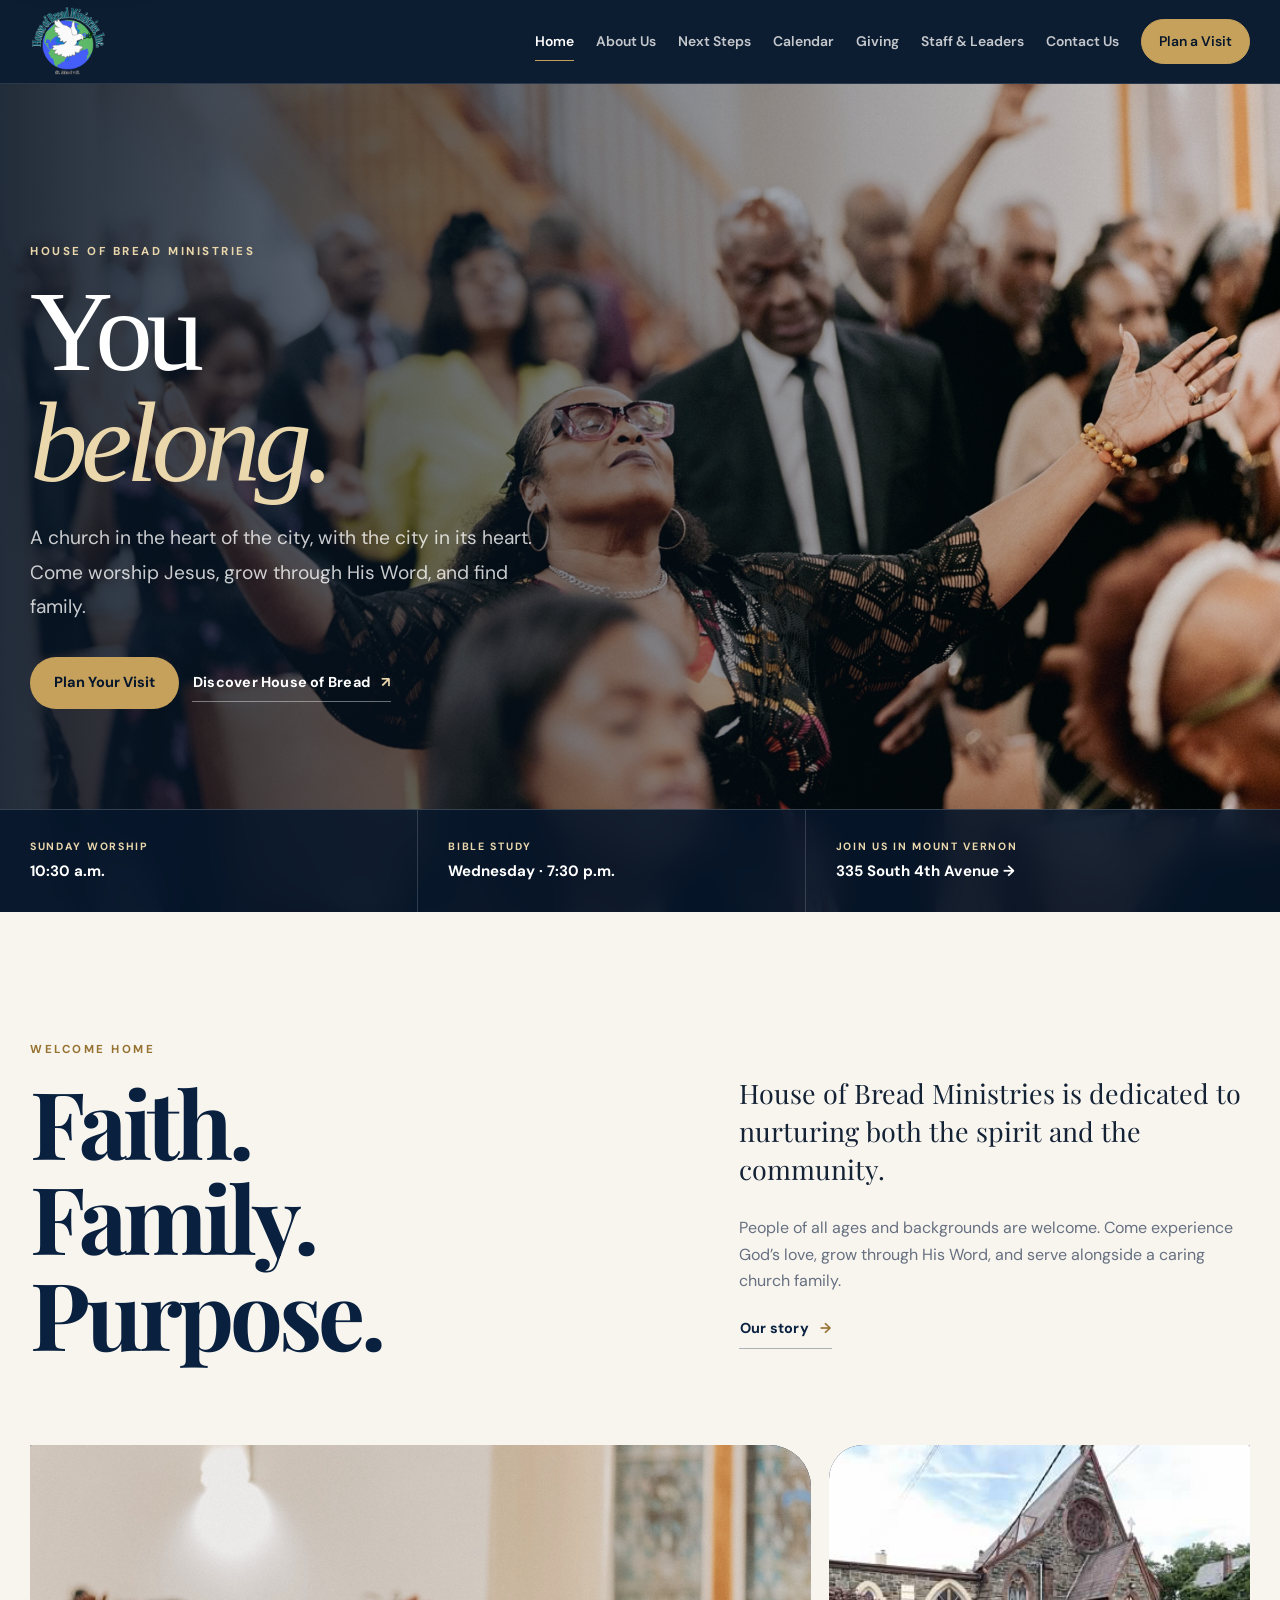
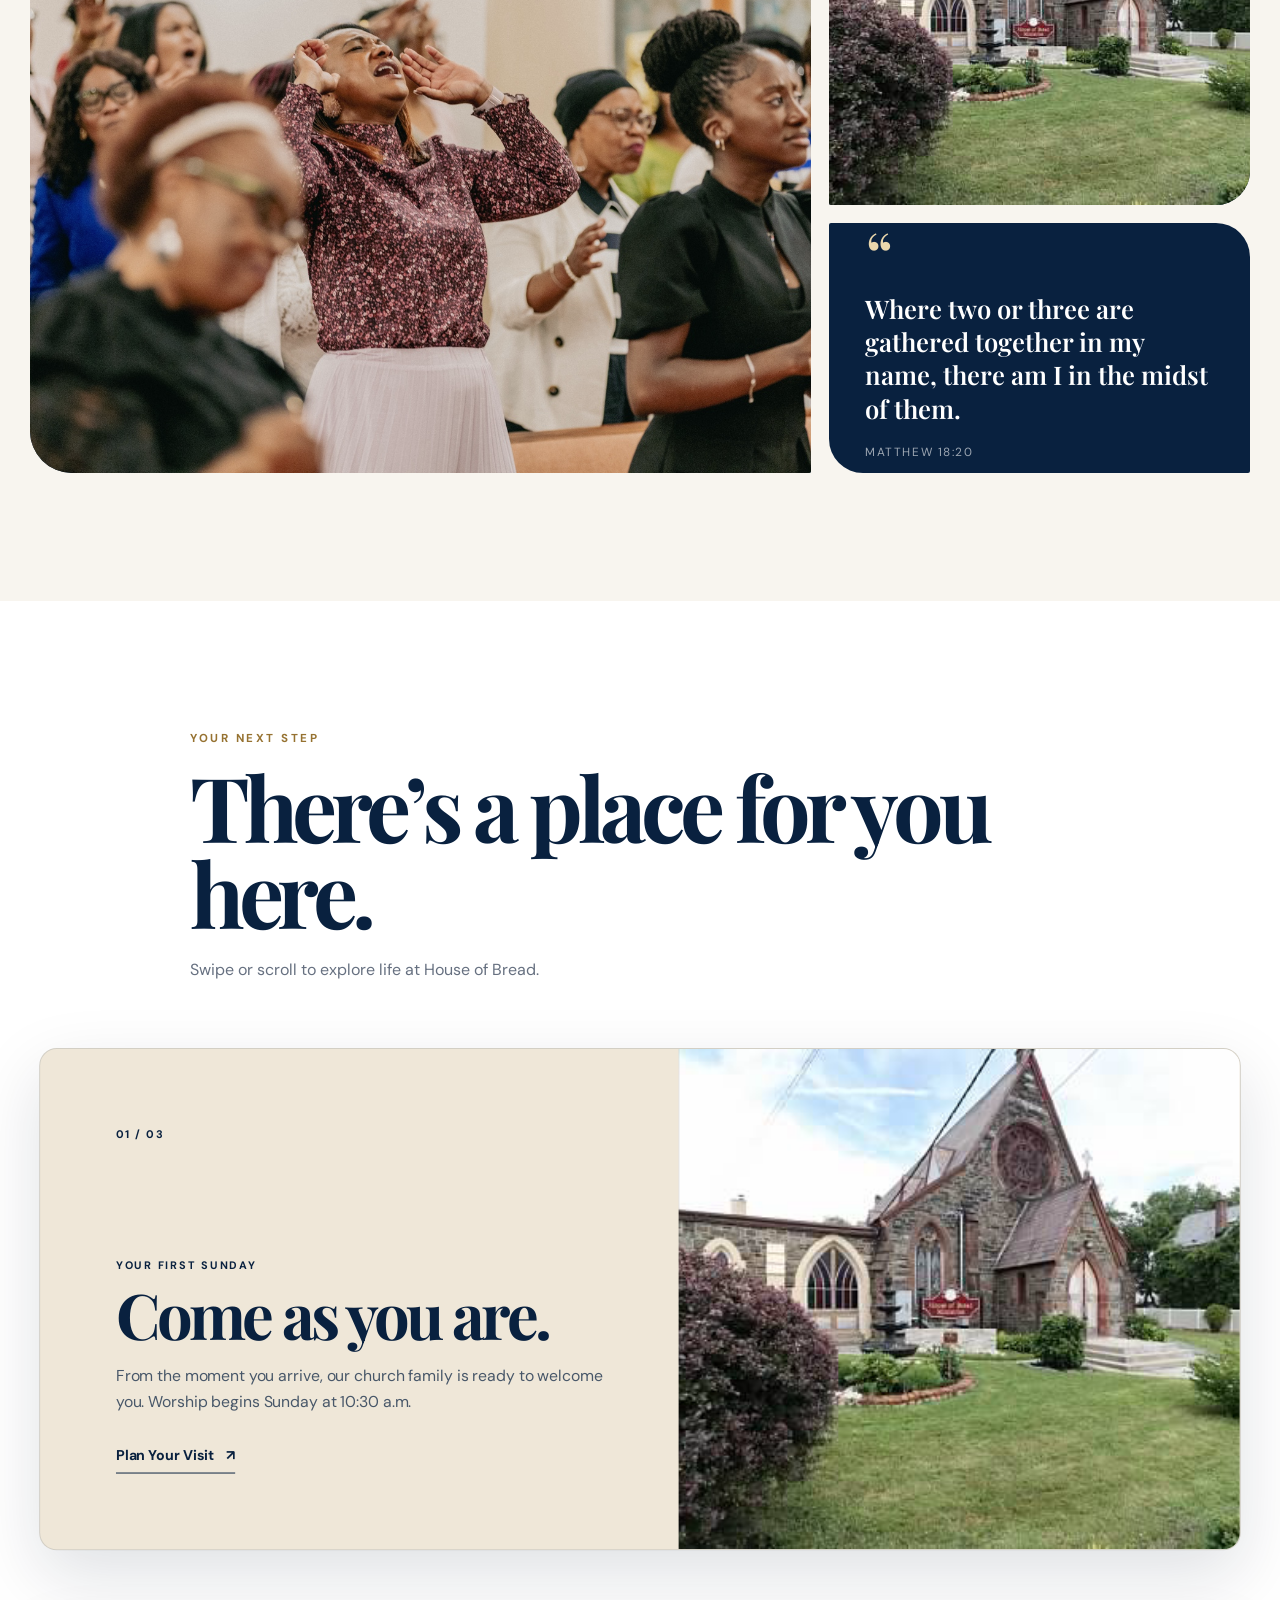
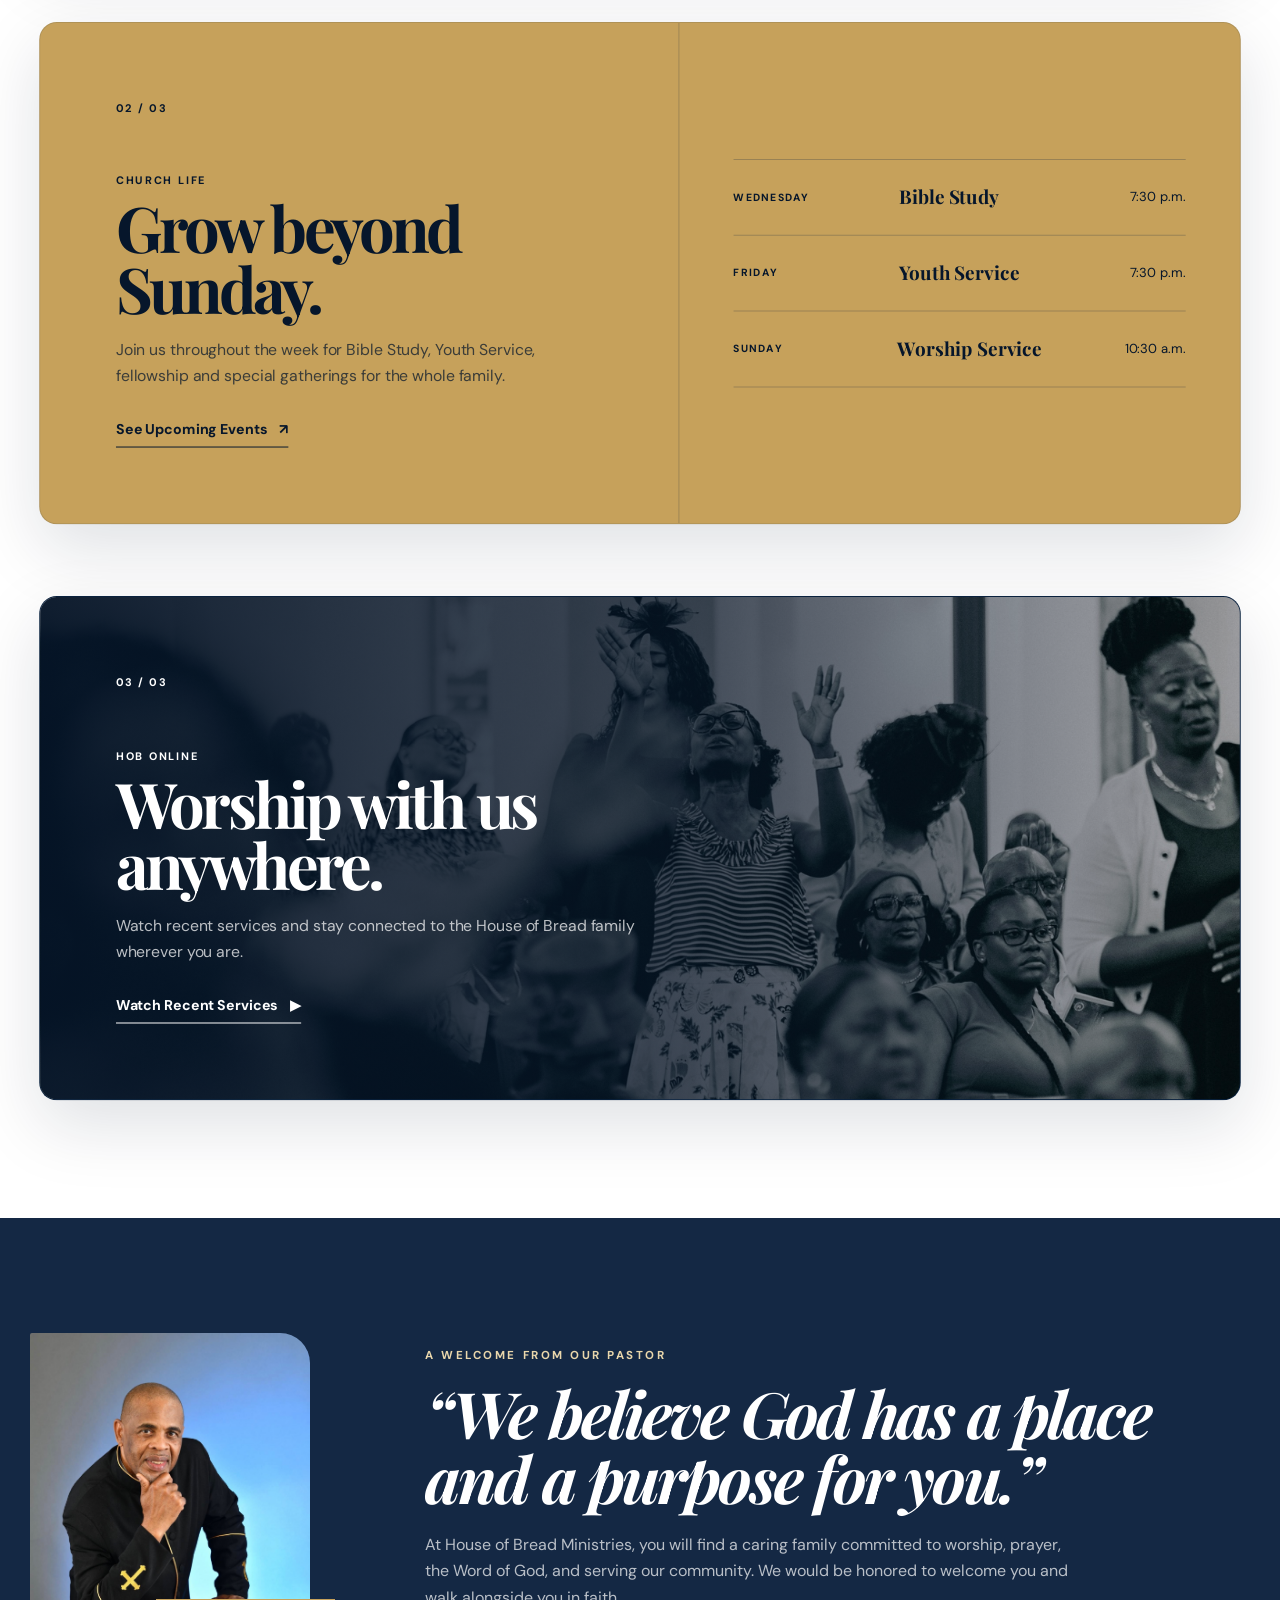
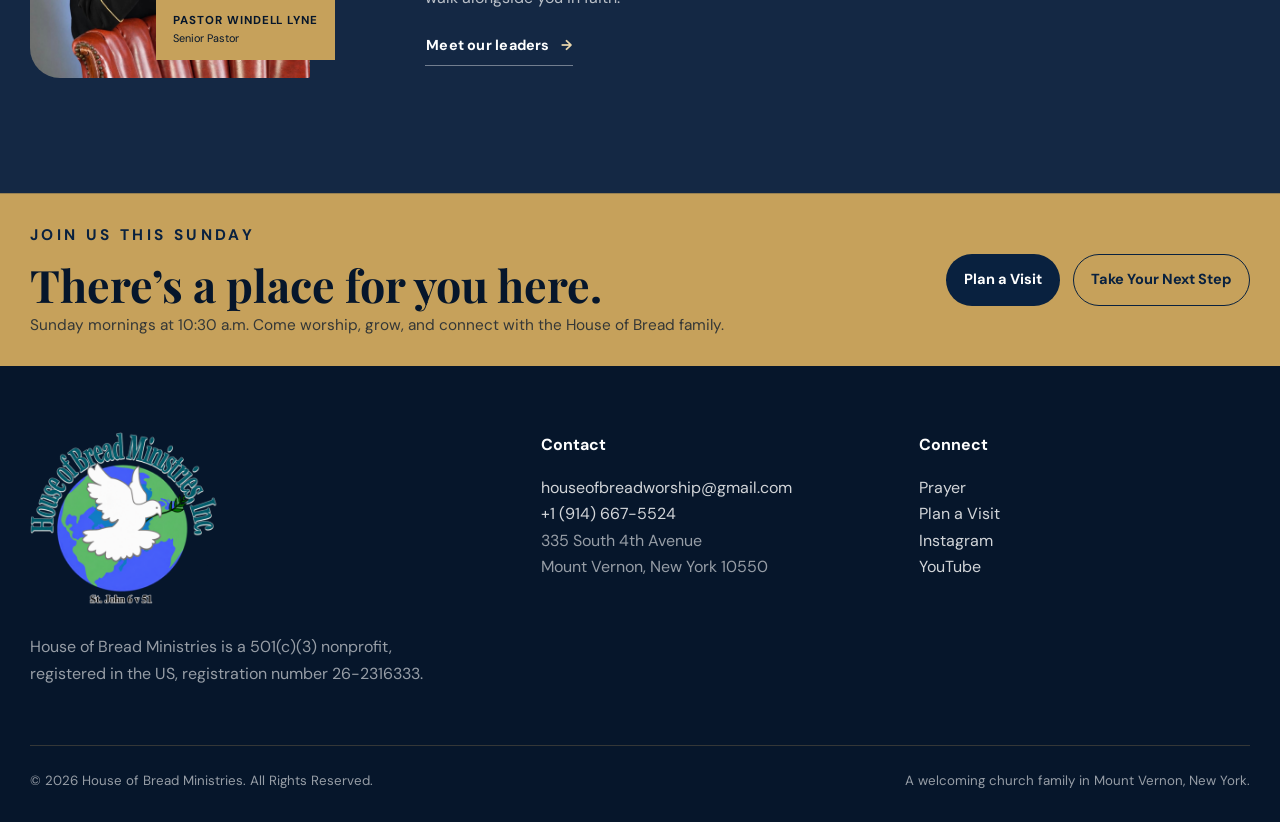
==== commit 139644e8: "Apply editorial homepage typography and styling on design branch" ====
--- a/index.html
+++ b/index.html
@@ -7,6 +7,7 @@
   <meta name="theme-color" content="#09213f">
   <title>House of Bread Ministries | Welcome Home</title>
   <link rel="stylesheet" href="assets/css/styles.css?v=mobile-scroll-15">
+  <link rel="stylesheet" href="assets/css/editorial-refresh.css?v=1">
 </head>
 <body data-page="home" class="signature-home">
 <div id="siteHeader"></div>
@@ -17,7 +18,7 @@
     <div class="container signature-hero-inner">
       <div class="signature-hero-copy">
         <p class="eyebrow eyebrow-light">House of Bread Ministries</p>
-        <h1>A place to<br><em>belong.</em></h1>
+        <h1>You<br><em>belong.</em></h1>
         <p>A church in the heart of the city, with the city in its heart. Come worship Jesus, grow through His Word, and find family.</p>
         <div class="actions">
           <a class="btn btn-gold" href="plan-your-visit.html">Plan Your Visit</a>
--- a/assets/css/editorial-refresh.css
+++ b/assets/css/editorial-refresh.css
@@ -0,0 +1,16 @@
+/* HOB editorial refinement — isolated preview branch, November 2026 */
+:root{--hob-ink:#142844;--hob-cream:#f8f5ef;--hob-gold:#b99b69}
+.signature-home .signature-hero{min-height:min(840px,92svh);position:relative}
+.signature-home .signature-hero-photo{filter:saturate(.86) contrast(1.06)}
+.signature-home .signature-hero-overlay{background:linear-gradient(90deg,rgba(8,22,39,.88),rgba(8,22,39,.38) 58%,rgba(8,22,39,.06))}
+.signature-home .signature-hero-copy{max-width:760px}
+.signature-home .signature-hero-copy h1{font-family:Georgia,'Times New Roman',serif;font-weight:400;letter-spacing:-.055em;line-height:.96;font-size:clamp(4.5rem,9vw,9rem)}
+.signature-home .signature-hero-copy h1 em{font-weight:400}
+.signature-home .signature-hero-copy>p:not(.eyebrow){max-width:520px;line-height:1.8}
+.signature-home .signature-intro{background:var(--hob-cream)}
+.signature-home .signature-intro h2{letter-spacing:-.045em;line-height:1.02}
+.signature-home .signature-gallery img{filter:saturate(.9)}
+.signature-home .signature-pastor{background:var(--hob-ink)}
+.signature-home .signature-link{letter-spacing:.015em}
+@media(max-width:700px){.signature-home .signature-hero{min-height:750px;min-height:92svh}.signature-home .signature-hero-copy h1{font-size:clamp(4rem,16vw,6.2rem)}.signature-home .signature-hero-overlay{background:linear-gradient(90deg,rgba(8,22,39,.86),rgba(8,22,39,.43))}.signature-home .signature-hero-photo{object-position:55% center}}
+@media(prefers-reduced-motion:reduce){.signature-home *{scroll-behavior:auto!important}}
